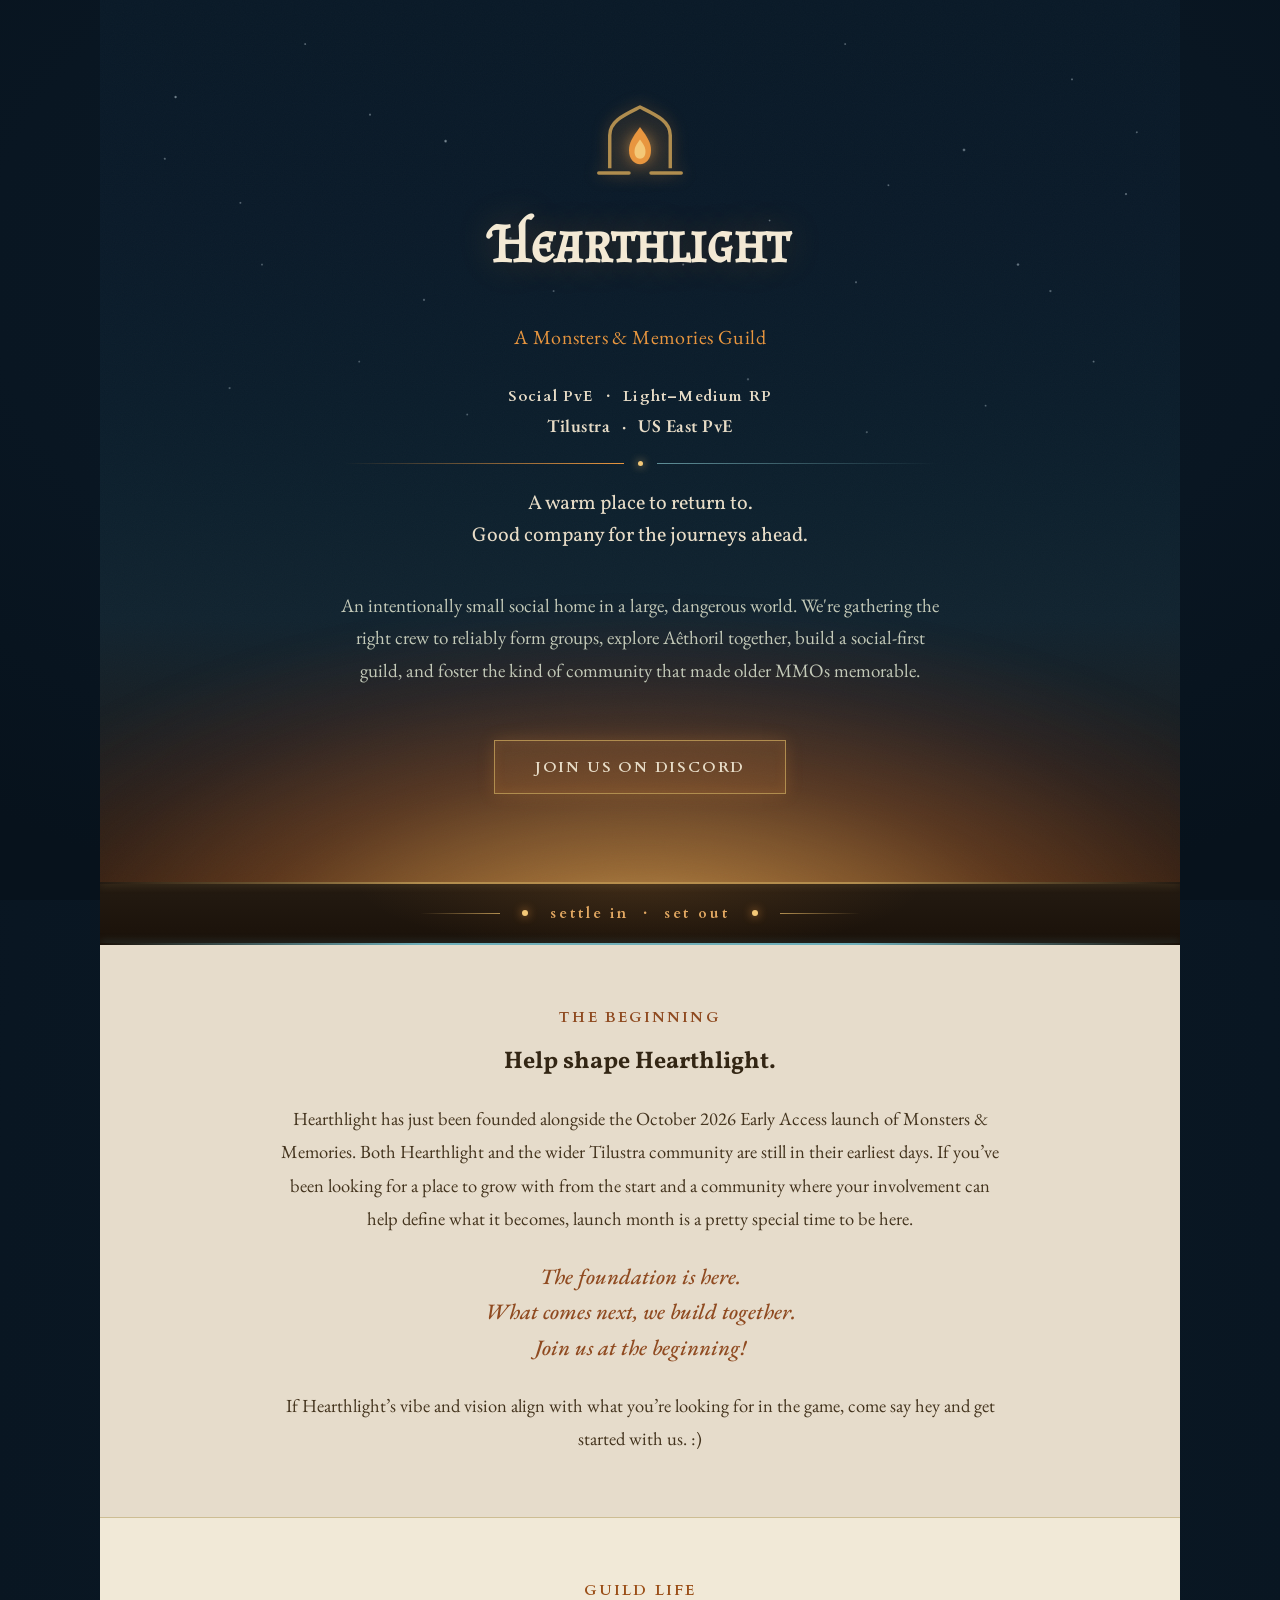
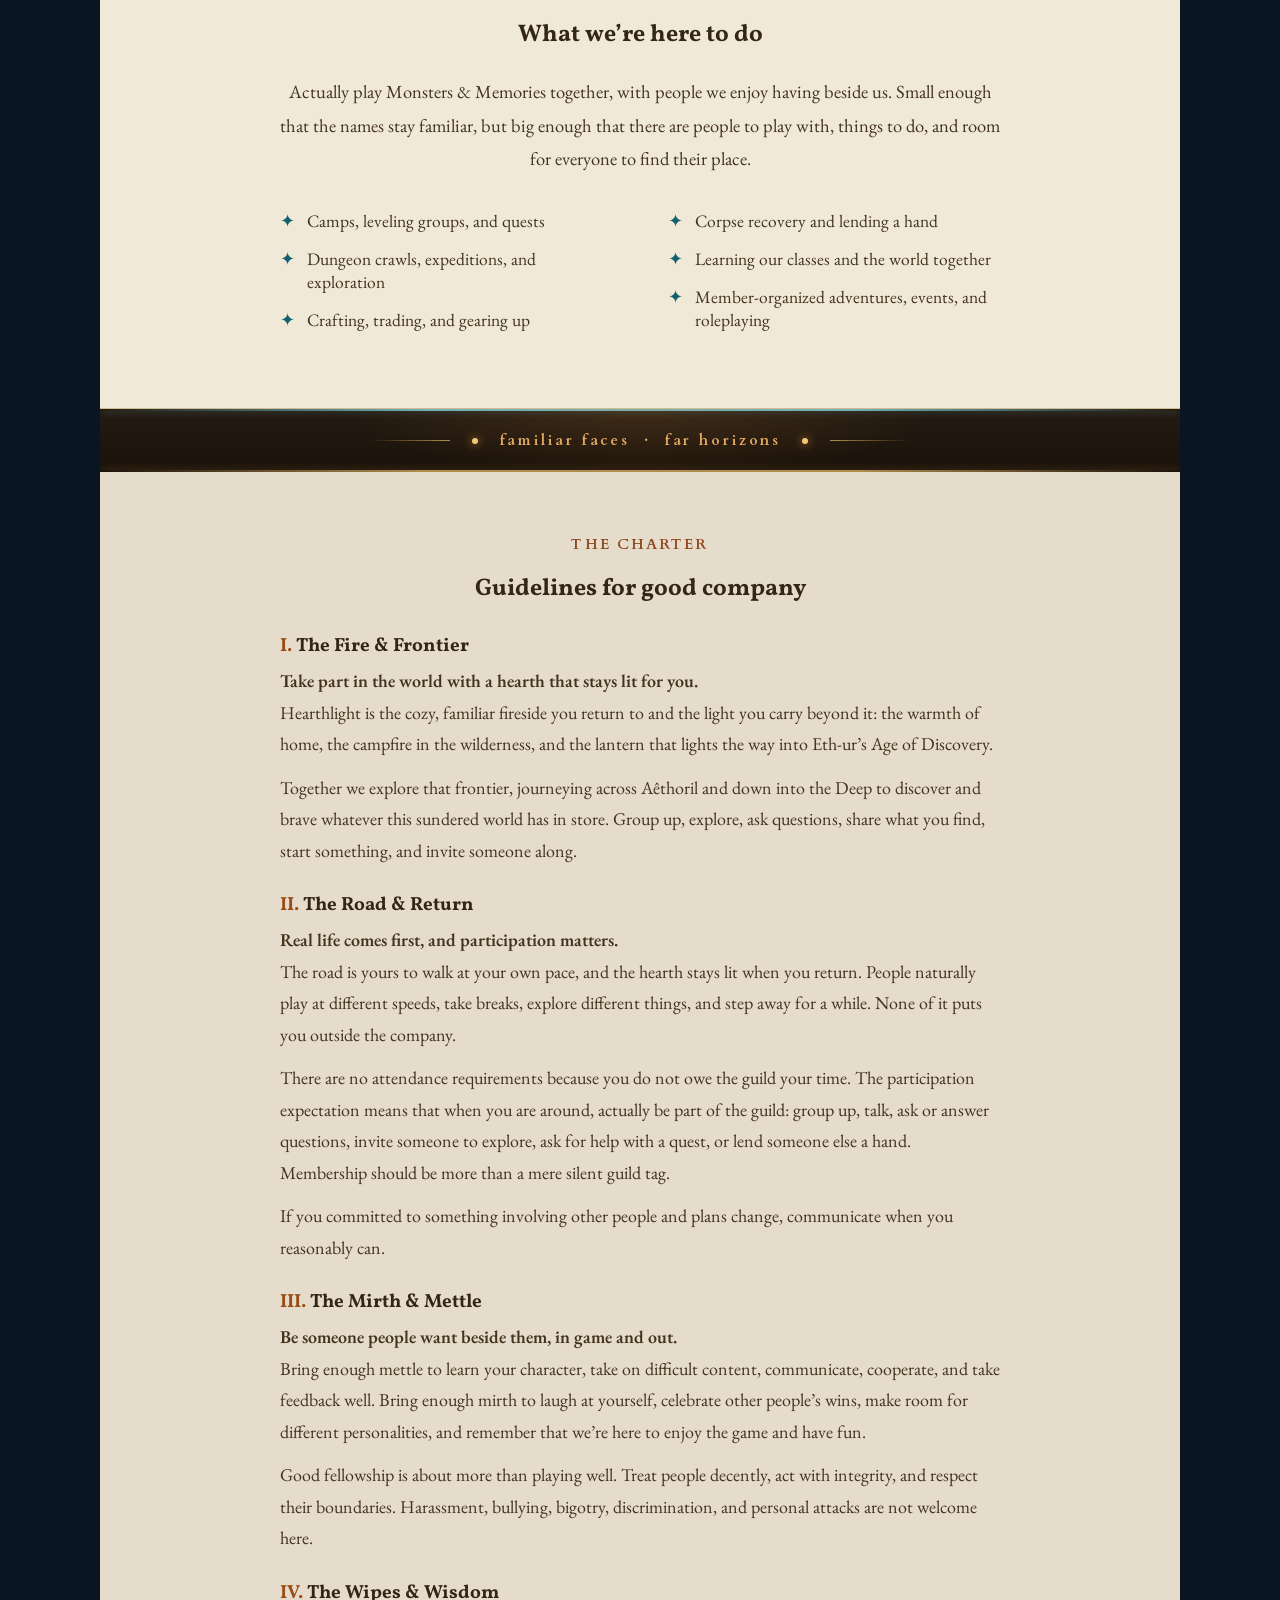
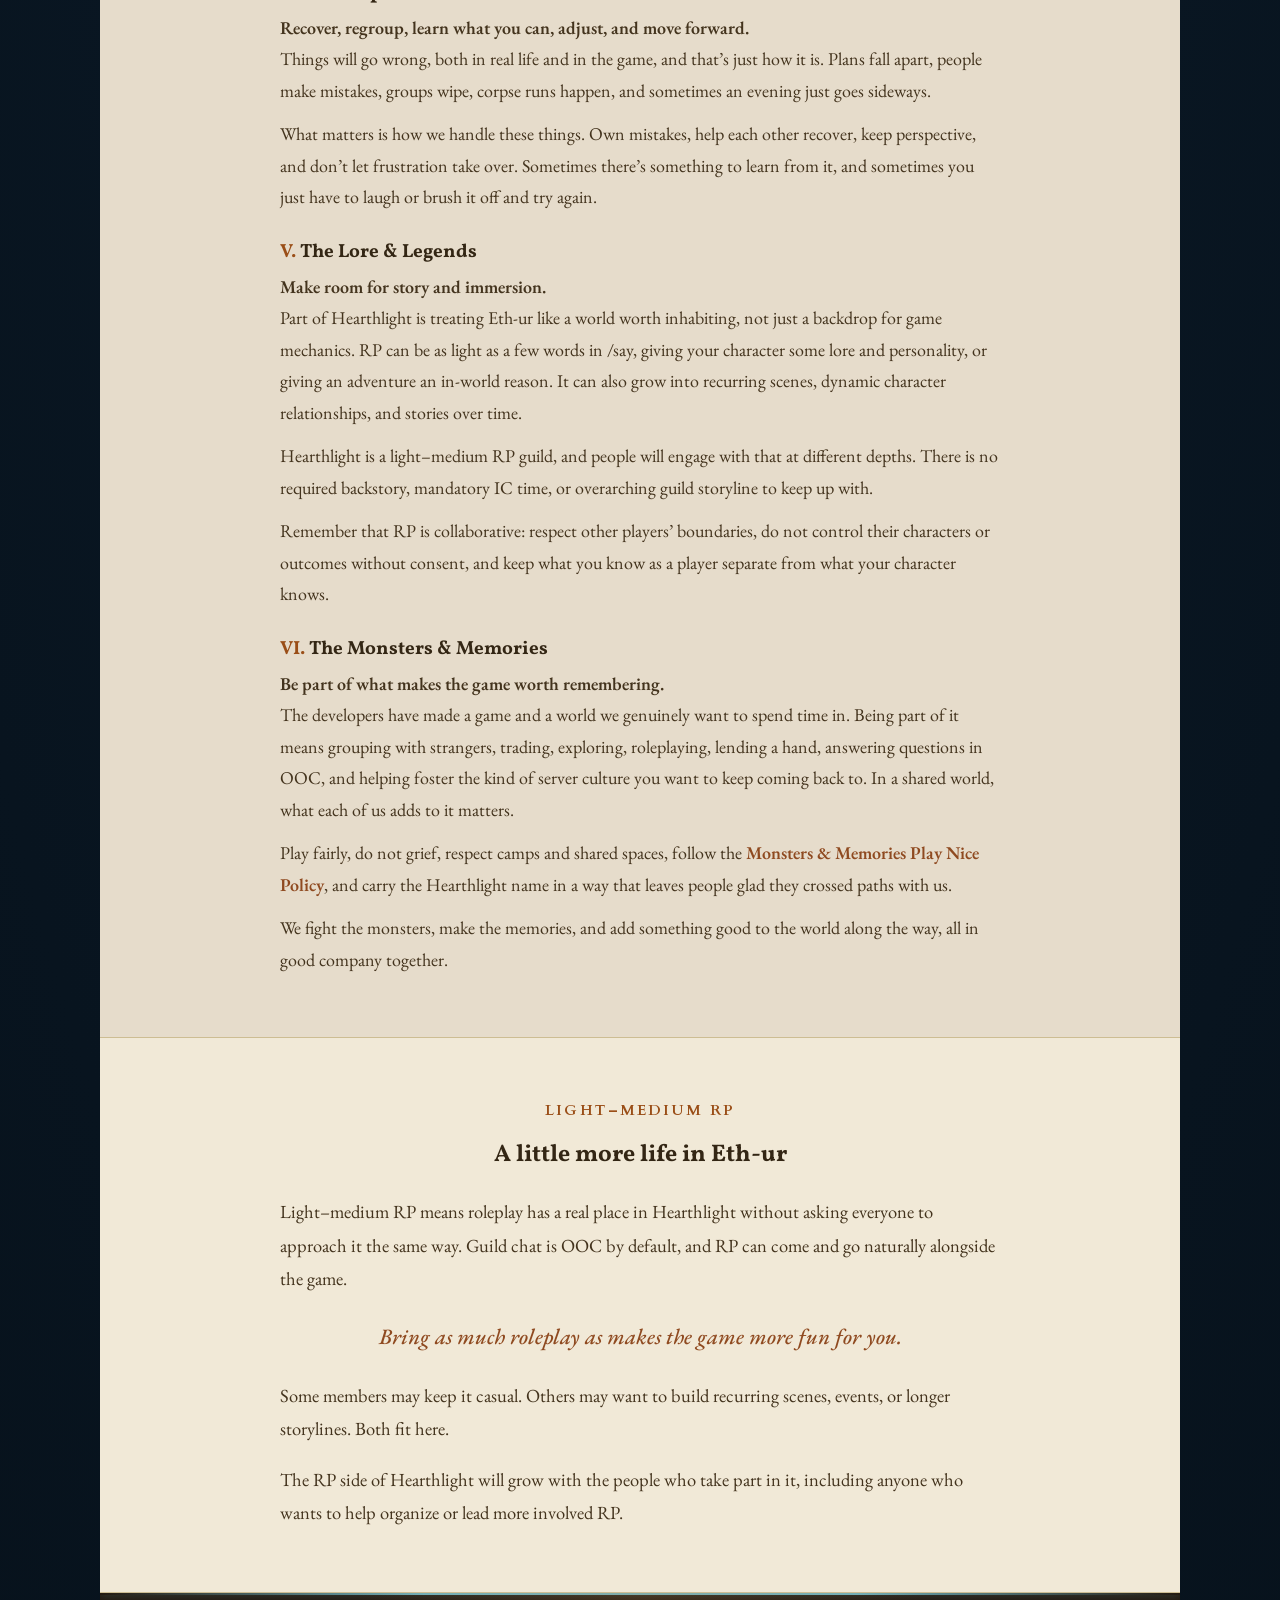
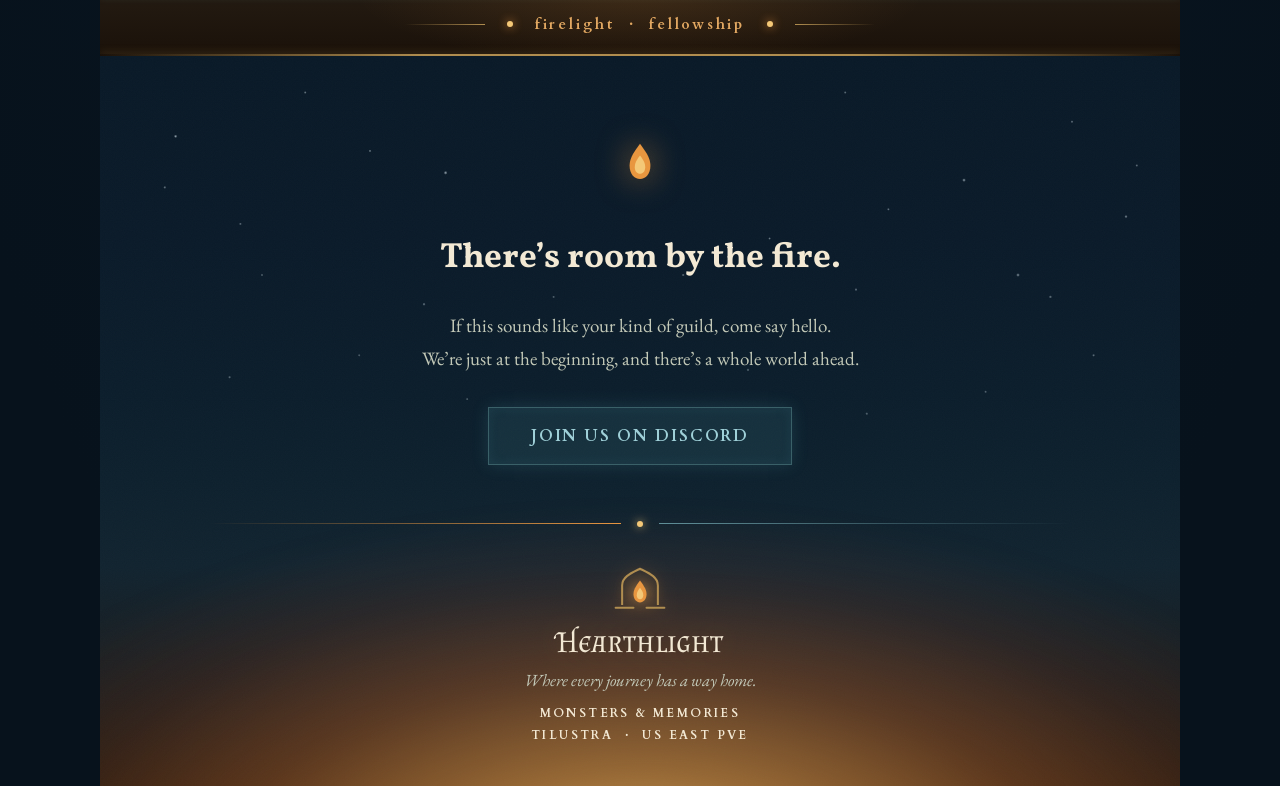
==== index.html @ 1a9416c0 "Version the stylesheet URL to refresh published styles" ====
<!DOCTYPE html>
<html lang="en">
<head>
  <meta charset="utf-8">
  <meta name="viewport" content="width=device-width, initial-scale=1">
  <title>Hearthlight | Monsters &amp; Memories Guild | Tilustra</title>
  <meta name="description" content="Hearthlight is a new Social PvE and Light–Medium RP guild on Tilustra, US East. Grouping, exploration, and good company in Monsters &amp; Memories.">
  <link rel="canonical" href="https://hearthlightguild.com/">

  <!-- Open Graph (Discord / Facebook / etc.) -->
  <meta property="og:type" content="website">
  <meta property="og:site_name" content="Hearthlight">
  <meta property="og:title" content="Hearthlight · A warm place to return to.">
  <meta property="og:description" content="A new Monsters &amp; Memories guild on Tilustra, US East PvE. Social PvE, Light–Medium RP, and a chance to help shape what comes next.">
  <meta property="og:url" content="https://hearthlightguild.com/">
  <meta property="og:image" content="https://hearthlightguild.com/hearthlight-social.png">
  <meta property="og:image:alt" content="Hearthlight. A warm place to return to. Good company for the journeys ahead. Social PvE and Light–Medium RP on Tilustra.">
  <meta property="og:image:width" content="1200">
  <meta property="og:image:height" content="630">

  <!-- Twitter Card -->
  <meta name="twitter:card" content="summary_large_image">
  <meta name="twitter:title" content="Hearthlight · A warm place to return to.">
  <meta name="twitter:description" content="A new Monsters &amp; Memories guild on Tilustra, US East PvE. Social PvE, Light–Medium RP, and a chance to help shape what comes next.">
  <meta name="twitter:image:alt" content="Hearthlight. A warm place to return to. Good company for the journeys ahead.">
  <meta name="twitter:image" content="https://hearthlightguild.com/hearthlight-social.png">

  <!-- Structured data -->
  <script type="application/ld+json">
{
  "@context": "https://schema.org",
  "@type": "Organization",
  "name": "Hearthlight",
  "description": "Hearthlight is a new Social PvE and Light–Medium RP guild on Tilustra, US East. Grouping, exploration, and good company in Monsters & Memories.",
  "url": "https://hearthlightguild.com/",
  "logo": "https://hearthlightguild.com/hearthlight-mark.svg",
  "foundingDate": "2026-10"
}
  </script>

  <!-- Original flame favicon, with a stable URL for browsers and crawlers. -->
  <link rel="icon" href="favicon.svg" type="image/svg+xml">

  <!-- Discover the four hero typefaces before stylesheet parsing. -->
  <link rel="preload" href="assets/fonts/font-1.woff2" as="font" type="font/woff2" crossorigin>
  <link rel="preload" href="assets/fonts/font-3.woff2" as="font" type="font/woff2" crossorigin>
  <link rel="preload" href="assets/fonts/font-5.woff2" as="font" type="font/woff2" crossorigin>
  <link rel="preload" href="assets/fonts/font-7.woff2" as="font" type="font/woff2" crossorigin>
  <link rel="stylesheet" href="fonts.css">
  <link rel="stylesheet" href="styles.css?v=e6998510e017">
</head>
<body>
<a class="skip-link" href="#content">Skip to content</a>
<main class="page" id="content">
  <header class="hero" id="top">
    <div class="starfield" aria-hidden="true"></div><div class="ember-glow" aria-hidden="true"></div>
    <div class="hero__inner">
      <span class="logo logo--hero"><svg class="glyph--hero" width="88" height="88" viewBox="0 0 64 64" fill="none" aria-hidden="true">
          <path d="M10 54 L10 30 C10 19.5 21 15 32 9.5 C43 15 54 19.5 54 30 L54 54" stroke="#b08d4f" stroke-width="2.5" stroke-linejoin="round" fill="none"></path>
          <path d="M32 24 C38 32 40 36 40 41 C40 47 36.4 51 32 51 C27.6 51 24 47 24 41 C24 36 26 32 32 24 Z" fill="#e8963f"></path>
          <path d="M32 33 C35 37 36 39 36 42 C36 45.3 34.2 47 32 47 C29.8 47 28 45.3 28 42 C28 39 29 37 32 33 Z" fill="#f4c877"></path>
          <path d="M2 57.5 L24 57.5 M40 57.5 L62 57.5" stroke="#b08d4f" stroke-width="2.5" stroke-linecap="round"></path>
        </svg></span>
      <h1 class="wordmark wordmark--hero">Hearthlight</h1>
      <p class="hero__subtitle">A <a class="mmlink" href="https://monstersandmemories.com" target="_blank" rel="noopener">Monsters &amp; Memories</a> Guild</p>
      <p class="hero__identity">Social PvE <span aria-hidden="true">·</span> Light–Medium RP</p>
      <p class="hero__server">Tilustra <span aria-hidden="true">·</span> US East PvE</p>
      <div class="divider hero__divider" aria-hidden="true"><div class="divider__line divider__line--amber"></div><div class="divider__dot"></div><div class="divider__line divider__line--teal"></div></div>
      <p class="motto">A warm place to return to.<br>Good company for the journeys ahead.</p>
      <p class="hero__desc">An intentionally small social home in a large, dangerous world. We're gathering the right crew to reliably form groups, explore Aêthoril together, build a social-first guild, and foster the kind of community that made older MMOs memorable.</p>
      <div class="cta-row" data-discord-actions><a class="cta" data-discord href="https://discord.gg/GQsk74s2hz" target="_blank" rel="noopener noreferrer">JOIN US ON DISCORD</a></div>
    </div>
  </header>
  <div class="strip" aria-hidden="true">
    <div class="strip__rule strip__rule--top rule-brass"></div>
    <div class="strip__rule strip__rule--bottom rule-teal"></div>
    <div class="strip__glow"></div>
    <div class="strip__seg strip__seg--l"></div><div class="strip__dot"></div>
    <div class="strip__text">settle in&nbsp;&nbsp;·&nbsp;&nbsp;set out</div>
    <div class="strip__dot"></div><div class="strip__seg strip__seg--r"></div>
  </div>
  <div class="body">
    <section class="section section--deep" id="beginnings" aria-labelledby="founding-title">
      <div class="section-head"><div class="eyebrow">THE BEGINNING</div><h2 class="heading" id="founding-title">Help shape Hearthlight.</h2></div>
      <div class="section-prose founding-prose">
        <p>Hearthlight has just been founded alongside the October 2026 Early Access launch of Monsters &amp; Memories. Both Hearthlight and the wider Tilustra community are still in their earliest days. If you’ve been looking for a place to grow with from the start and a community where your involvement can help define what it becomes, launch month is a pretty special time to be here.</p>
        <blockquote class="founding-quote">The foundation is here.<br>What comes next, we build together.<br>Join us at the beginning!</blockquote>
        <p>If Hearthlight’s vibe and vision align with what you’re looking for in the game, come say hey and get started with us. :)</p>
      </div>
    </section>
    <section class="section" id="guild-life" aria-labelledby="life-title">
      <div class="section-head"><div class="eyebrow">GUILD LIFE</div><h2 class="heading" id="life-title">What we’re here to do</h2></div>
      <p class="lede gl__intro">Actually play Monsters &amp; Memories together, with people we enjoy having beside us. Small enough that the names stay familiar, but big enough that there are people to play with, things to do, and room for everyone to find their place.</p>
      <ul class="dolist">
        <li class="dolist__item"><span class="mark" aria-hidden="true">✦</span>Camps, leveling groups, and quests</li>
        <li class="dolist__item"><span class="mark" aria-hidden="true">✦</span>Dungeon crawls, expeditions, and exploration</li>
        <li class="dolist__item"><span class="mark" aria-hidden="true">✦</span>Crafting, trading, and gearing up</li>
        <li class="dolist__item"><span class="mark" aria-hidden="true">✦</span>Corpse recovery and lending a hand</li>
        <li class="dolist__item"><span class="mark" aria-hidden="true">✦</span>Learning our classes and the world together</li>
        <li class="dolist__item"><span class="mark" aria-hidden="true">✦</span>Member-organized adventures, events, and roleplaying</li>
      </ul>
    </section>
  <div class="strip" aria-hidden="true">
    <div class="strip__rule strip__rule--top rule-teal"></div>
    <div class="strip__rule strip__rule--bottom rule-brass"></div>
    <div class="strip__glow"></div>
    <div class="strip__seg strip__seg--l"></div><div class="strip__dot"></div>
    <div class="strip__text">familiar faces&nbsp;&nbsp;·&nbsp;&nbsp;far horizons</div>
    <div class="strip__dot"></div><div class="strip__seg strip__seg--r"></div>
  </div>
    <section class="section section--deep" id="our-ways" aria-labelledby="ways-title">
      <div class="section-head"><div class="eyebrow">THE CHARTER</div><h2 class="heading" id="ways-title">Guidelines for good company</h2></div>
      <div class="charter-list">
        <div>
          <h3 class="charter-item__title"><span class="num">I.</span> The Fire &amp; Frontier</h3>
          <div class="charter-item__desc">
            <p><strong>Take part in the world with a hearth that stays lit for you.</strong><br>Hearthlight is the cozy, familiar fireside you return to and the light you carry beyond it: the warmth of home, the campfire in the wilderness, and the lantern that lights the way into Eth-ur’s Age of Discovery.</p>
            <p>Together we explore that frontier, journeying across Aêthoril and down into the Deep to discover and brave whatever this sundered world has in store. Group up, explore, ask questions, share what you find, start something, and invite someone along.</p>
          </div>
        </div>
        <div>
          <h3 class="charter-item__title"><span class="num">II.</span> The Road &amp; Return</h3>
          <div class="charter-item__desc">
            <p><strong>Real life comes first, and participation matters.</strong><br>The road is yours to walk at your own pace, and the hearth stays lit when you return. People naturally play at different speeds, take breaks, explore different things, and step away for a while. None of it puts you outside the company.</p>
            <p>There are no attendance requirements because you do not owe the guild your time. The participation expectation means that when you are around, actually be part of the guild: group up, talk, ask or answer questions, invite someone to explore, ask for help with a quest, or lend someone else a hand. Membership should be more than a mere silent guild tag.</p>
            <p>If you committed to something involving other people and plans change, communicate when you reasonably can.</p>
          </div>
        </div>
        <div>
          <h3 class="charter-item__title"><span class="num">III.</span> The Mirth &amp; Mettle</h3>
          <div class="charter-item__desc">
            <p><strong>Be someone people want beside them, in game and out.</strong><br>Bring enough mettle to learn your character, take on difficult content, communicate, cooperate, and take feedback well. Bring enough mirth to laugh at yourself, celebrate other people’s wins, make room for different personalities, and remember that we’re here to enjoy the game and have fun.</p>
            <p>Good fellowship is about more than playing well. Treat people decently, act with integrity, and respect their boundaries. Harassment, bullying, bigotry, discrimination, and personal attacks are not welcome here.</p>
          </div>
        </div>
        <div>
          <h3 class="charter-item__title"><span class="num">IV.</span> The Wipes &amp; Wisdom</h3>
          <div class="charter-item__desc">
            <p><strong>Recover, regroup, learn what you can, adjust, and move forward.</strong><br>Things will go wrong, both in real life and in the game, and that’s just how it is. Plans fall apart, people make mistakes, groups wipe, corpse runs happen, and sometimes an evening just goes sideways.</p>
            <p>What matters is how we handle these things. Own mistakes, help each other recover, keep perspective, and don’t let frustration take over. Sometimes there’s something to learn from it, and sometimes you just have to laugh or brush it off and try again.</p>
          </div>
        </div>
        <div>
          <h3 class="charter-item__title"><span class="num">V.</span> The Lore &amp; Legends</h3>
          <div class="charter-item__desc">
            <p><strong>Make room for story and immersion.</strong><br>Part of Hearthlight is treating Eth-ur like a world worth inhabiting, not just a backdrop for game mechanics. RP can be as light as a few words in /say, giving your character some lore and personality, or giving an adventure an in-world reason. It can also grow into recurring scenes, dynamic character relationships, and stories over time.</p>
            <p>Hearthlight is a light–medium RP guild, and people will engage with that at different depths. There is no required backstory, mandatory IC time, or overarching guild storyline to keep up with.</p>
            <p>Remember that RP is collaborative: respect other players’ boundaries, do not control their characters or outcomes without consent, and keep what you know as a player separate from what your character knows.</p>
          </div>
        </div>
        <div>
          <h3 class="charter-item__title"><span class="num">VI.</span> The Monsters &amp; Memories</h3>
          <div class="charter-item__desc">
            <p><strong>Be part of what makes the game worth remembering.</strong><br>The developers have made a game and a world we genuinely want to spend time in. Being part of it means grouping with strangers, trading, exploring, roleplaying, lending a hand, answering questions in OOC, and helping foster the kind of server culture you want to keep coming back to. In a shared world, what each of us adds to it matters.</p>
            <p>Play fairly, do not grief, respect camps and shared spaces, follow the <a class="policy-link" href="https://account2.monstersandmemories.com/policy/pnp" target="_blank" rel="noopener noreferrer" title="Monsters &amp; Memories Play Nice Policy">Monsters &amp; Memories Play Nice Policy</a>, and carry the Hearthlight name in a way that leaves people glad they crossed paths with us.</p>
            <p>We fight the monsters, make the memories, and add something good to the world along the way, all in good company together.</p>
          </div>
        </div>
      </div>
    </section>
    <section class="section" id="roleplay" aria-labelledby="rp-title">
      <div class="section-head"><div class="eyebrow">LIGHT–MEDIUM RP</div><h2 class="heading" id="rp-title">A little more life in Eth-ur</h2></div>
      <div class="section-prose rp-prose">
        <p>Light–medium RP means roleplay has a real place in Hearthlight without asking everyone to approach it the same way. Guild chat is OOC by default, and RP can come and go naturally alongside the game.</p>
        <blockquote class="rp-quote"><strong>Bring as much roleplay as makes the game more fun for you.</strong></blockquote>
        <p>Some members may keep it casual. Others may want to build recurring scenes, events, or longer storylines. Both fit here.</p>
        <p>The RP side of Hearthlight will grow with the people who take part in it, including anyone who wants to help organize or lead more involved RP.</p>
      </div>
    </section>
  </div>
  <div class="strip" aria-hidden="true">
    <div class="strip__rule strip__rule--top rule-teal"></div>
    <div class="strip__rule strip__rule--bottom rule-brass"></div>
    <div class="strip__glow"></div>
    <div class="strip__seg strip__seg--l"></div><div class="strip__dot"></div>
    <div class="strip__text">firelight&nbsp;&nbsp;·&nbsp;&nbsp;fellowship</div>
    <div class="strip__dot"></div><div class="strip__seg strip__seg--r"></div>
  </div>
  <footer class="footer" id="join" aria-labelledby="join-title">
    <div class="starfield" aria-hidden="true"></div><div class="ember-glow" aria-hidden="true"></div>
    <div class="footer__inner">
      <svg class="glyph--footer-flame" width="40" height="52" viewBox="18 18 28 40" fill="none" aria-hidden="true">
        <path d="M32 24 C38 32 40 36 40 41 C40 47 36.4 51 32 51 C27.6 51 24 47 24 41 C24 36 26 32 32 24 Z" fill="#e8963f"></path>
        <path d="M32 33 C35 37 36 39 36 42 C36 45.3 34.2 47 32 47 C29.8 47 28 45.3 28 42 C28 39 29 37 32 33 Z" fill="#f4c877"></path>
      </svg>
      <h2 class="footer__headline" id="join-title">There’s room by the fire.</h2>
      <p class="footer__body">If this sounds like your kind of guild, come say hello.<br>We’re just at the beginning, and there’s a whole world ahead.</p>
      <div class="footer__cta-wrap" data-discord-actions><a class="cta cta--cool" data-discord href="https://discord.gg/GQsk74s2hz" target="_blank" rel="noopener noreferrer">JOIN US ON DISCORD</a></div>
    </div>
    <div class="colophon">
      <div class="colophon__divider" aria-hidden="true"><div class="divider__line divider__line--amber"></div><div class="divider__dot"></div><div class="divider__line divider__line--teal"></div></div>
      <span class="logo"><svg class="glyph--colophon" width="52" height="52" viewBox="0 0 64 64" fill="none" aria-hidden="true">
          <path d="M10 54 L10 30 C10 19.5 21 15 32 9.5 C43 15 54 19.5 54 30 L54 54" stroke="#b08d4f" stroke-width="2.5" stroke-linejoin="round" fill="none"></path>
          <path d="M32 24 C38 32 40 36 40 41 C40 47 36.4 51 32 51 C27.6 51 24 47 24 41 C24 36 26 32 32 24 Z" fill="#e8963f"></path>
          <path d="M32 33 C35 37 36 39 36 42 C36 45.3 34.2 47 32 47 C29.8 47 28 45.3 28 42 C28 39 29 37 32 33 Z" fill="#f4c877"></path>
          <path d="M2 57.5 L24 57.5 M40 57.5 L62 57.5" stroke="#b08d4f" stroke-width="2.5" stroke-linecap="round"></path>
        </svg></span>
      <div class="wordmark wordmark--footer"><a href="#top" class="to-top" aria-label="Hearthlight, back to top">Hearthlight</a></div>
      <div class="colophon__tag">Where every journey has a way home.</div>
      <div class="colophon__meta"><a class="mmlink" href="https://monstersandmemories.com" target="_blank" rel="noopener">MONSTERS &amp; MEMORIES</a><br>TILUSTRA <span aria-hidden="true">·</span> US EAST PVE</div>
    </div>
  </footer>
</main>
<script src="app.js" defer></script>
</body>
</html>
---- fonts.css ----
/* Briefly wait for the original typefaces; the browser retains a bounded
   fallback period if fonts are slow or unavailable. */
@font-face {
  font-family: 'Almendra SC';
  font-style: normal;
  font-weight: 400;
  font-display: block;
  src: url('./assets/fonts/font-1.woff2') format('woff2');
  unicode-range: U+0000-00FF, U+0131, U+0152-0153, U+02BB-02BC, U+02C6, U+02DA, U+02DC, U+0304, U+0308, U+0329, U+2000-206F, U+20AC, U+2122, U+2191, U+2193, U+2212, U+2215, U+FEFF, U+FFFD;
}
@font-face {
  font-family: 'Cardo';
  font-style: normal;
  font-weight: 400;
  font-display: block;
  src: url('./assets/fonts/font-2.woff2') format('woff2');
  unicode-range: U+0000-00FF, U+0131, U+0152-0153, U+02BB-02BC, U+02C6, U+02DA, U+02DC, U+0304, U+0308, U+0329, U+2000-206F, U+20AC, U+2122, U+2191, U+2193, U+2212, U+2215, U+FEFF, U+FFFD;
}
@font-face {
  font-family: 'Cardo';
  font-style: normal;
  font-weight: 700;
  font-display: block;
  src: url('./assets/fonts/font-3.woff2') format('woff2');
  unicode-range: U+0000-00FF, U+0131, U+0152-0153, U+02BB-02BC, U+02C6, U+02DA, U+02DC, U+0304, U+0308, U+0329, U+2000-206F, U+20AC, U+2122, U+2191, U+2193, U+2212, U+2215, U+FEFF, U+FFFD;
}
@font-face {
  font-family: 'EB Garamond';
  font-style: italic;
  font-weight: 400;
  font-display: block;
  src: url('./assets/fonts/font-4.woff2') format('woff2');
  unicode-range: U+0000-00FF, U+0131, U+0152-0153, U+02BB-02BC, U+02C6, U+02DA, U+02DC, U+0304, U+0308, U+0329, U+2000-206F, U+20AC, U+2122, U+2191, U+2193, U+2212, U+2215, U+FEFF, U+FFFD;
}
@font-face {
  font-family: 'EB Garamond';
  font-style: italic;
  font-weight: 500;
  font-display: block;
  src: url('./assets/fonts/font-4.woff2') format('woff2');
  unicode-range: U+0000-00FF, U+0131, U+0152-0153, U+02BB-02BC, U+02C6, U+02DA, U+02DC, U+0304, U+0308, U+0329, U+2000-206F, U+20AC, U+2122, U+2191, U+2193, U+2212, U+2215, U+FEFF, U+FFFD;
}
@font-face {
  font-family: 'EB Garamond';
  font-style: normal;
  font-weight: 400;
  font-display: block;
  src: url('./assets/fonts/font-5.woff2') format('woff2');
  unicode-range: U+0000-00FF, U+0131, U+0152-0153, U+02BB-02BC, U+02C6, U+02DA, U+02DC, U+0304, U+0308, U+0329, U+2000-206F, U+20AC, U+2122, U+2191, U+2193, U+2212, U+2215, U+FEFF, U+FFFD;
}
@font-face {
  font-family: 'EB Garamond';
  font-style: normal;
  font-weight: 500;
  font-display: block;
  src: url('./assets/fonts/font-5.woff2') format('woff2');
  unicode-range: U+0000-00FF, U+0131, U+0152-0153, U+02BB-02BC, U+02C6, U+02DA, U+02DC, U+0304, U+0308, U+0329, U+2000-206F, U+20AC, U+2122, U+2191, U+2193, U+2212, U+2215, U+FEFF, U+FFFD;
}
@font-face {
  font-family: 'EB Garamond';
  font-style: normal;
  font-weight: 600;
  font-display: block;
  src: url('./assets/fonts/font-5.woff2') format('woff2');
  unicode-range: U+0000-00FF, U+0131, U+0152-0153, U+02BB-02BC, U+02C6, U+02DA, U+02DC, U+0304, U+0308, U+0329, U+2000-206F, U+20AC, U+2122, U+2191, U+2193, U+2212, U+2215, U+FEFF, U+FFFD;
}
@font-face {
  font-family: 'Vollkorn';
  font-style: italic;
  font-weight: 400;
  font-display: block;
  src: url('./assets/fonts/font-6.woff2') format('woff2');
  unicode-range: U+0000-00FF, U+0131, U+0152-0153, U+02BB-02BC, U+02C6, U+02DA, U+02DC, U+0304, U+0308, U+0329, U+2000-206F, U+20AC, U+2122, U+2191, U+2193, U+2212, U+2215, U+FEFF, U+FFFD;
}
@font-face {
  font-family: 'Vollkorn';
  font-style: normal;
  font-weight: 400;
  font-display: block;
  src: url('./assets/fonts/font-7.woff2') format('woff2');
  unicode-range: U+0000-00FF, U+0131, U+0152-0153, U+02BB-02BC, U+02C6, U+02DA, U+02DC, U+0304, U+0308, U+0329, U+2000-206F, U+20AC, U+2122, U+2191, U+2193, U+2212, U+2215, U+FEFF, U+FFFD;
}
@font-face {
  font-family: 'Vollkorn';
  font-style: normal;
  font-weight: 600;
  font-display: block;
  src: url('./assets/fonts/font-7.woff2') format('woff2');
  unicode-range: U+0000-00FF, U+0131, U+0152-0153, U+02BB-02BC, U+02C6, U+02DA, U+02DC, U+0304, U+0308, U+0329, U+2000-206F, U+20AC, U+2122, U+2191, U+2193, U+2212, U+2215, U+FEFF, U+FFFD;
}
@font-face {
  font-family: 'Vollkorn';
  font-style: normal;
  font-weight: 700;
  font-display: block;
  src: url('./assets/fonts/font-7.woff2') format('woff2');
  unicode-range: U+0000-00FF, U+0131, U+0152-0153, U+02BB-02BC, U+02C6, U+02DA, U+02DC, U+0304, U+0308, U+0329, U+2000-206F, U+20AC, U+2122, U+2191, U+2193, U+2212, U+2215, U+FEFF, U+FFFD;
}
---- styles.css ----
/* =========================================================================
   Hearthlight: guild recruitment site
   Design tokens and styles. Colors, type, and spacing follow the design
   handoff (README). All values are the settled, high-fidelity spec.
   ========================================================================= */

:root {
  /* night / dark surfaces */
  --night-top: #0a1a28;
  --night-2: #0c1e2c;
  --night-3: #122430;
  --ember-brown: #241b12;
  --strip-brown-2: #1a1109;

  /* parchment / body surfaces */
  --parchment-deep: #e6dccb;
  --hairline: #cdbd93;

  /* accents */
  --brass: #b08d4f;
  --rust: #9a4e17;
  --deep-rust: #8f4a20;
  --ember: #e8963f;
  --ember-hi: #f4c877;
  --tagline-amber: #eaa653;
  --teal: #14606e;

  /* text — on parchment */
  --ink-heading: #332614;
  --ink-body: #43331d;
  --ink-muted: #6f5c3d;

  /* text — on dark */
  --night-motto: #e7dcc7;
  --night-body: #a6b094;
  --night-italic: #c3c9b8;
  --night-meta: #f3e9d4;

  /* fonts */
  --f-wordmark: 'Almendra SC', serif;
  --f-heading: 'Vollkorn', serif;
  --f-label: 'Cardo', serif;
  --f-body: 'EB Garamond', serif;

  /* shared section padding */
  --pad-y: clamp(34px, 7vw, 62px);
  --pad-y-sm: clamp(32px, 6vw, 56px);
  --pad-x: clamp(20px, 8vw, 120px);
}

* { box-sizing: border-box; }

html { scroll-behavior: smooth; }
/* The hero/footer/strip firelight glows are intentionally wider than the
   viewport and clipped by their parents. On mobile, composited + sub-pixel
   rounding can still let those wide layers pan a few px sideways, so forbid
   horizontal scroll at the document root. */
html, body { overflow-x: hidden; }

body {
  margin: 0;
  /* subtle vignette behind the centered page so the desktop side margins have
     depth instead of a flat fill (matches the page tone at center, darkens
     gently toward the screen edges) */
  background: radial-gradient(ellipse 85% 75% at 50% 30%, #0b1a26 0%, #091622 60%, #07121c 100%);
  color: var(--ink-body);
  font-family: var(--f-body);
  -webkit-font-smoothing: antialiased;
  text-rendering: optimizeLegibility;
}
/* Keep the original desktop vignette in a cached layer. A fixed background
   on the scrolling body repaints the hero's gradients and filters on scroll. */
@media (min-width: 1081px) {
  body { isolation: isolate; }
  body::before {
    content: "";
    position: fixed;
    inset: 0;
    z-index: -1;
    pointer-events: none;
    background: inherit;
    transform: translateZ(0);
  }
}

a { color: var(--ember); }
a:hover { color: var(--ember-hi); }

/* Inline reference links to the game. Visually identical to the surrounding
   copy (no underline, same color) — just tappable. On desktop the cursor and
   a faint hover tint hint at it; on mobile they're invisible-but-clickable. */
.mmlink {
  color: inherit;
  text-decoration: none;
  cursor: pointer;
  transition: color .2s;
}
.mmlink:hover { color: var(--ember); }
/* Keep linked text readable on parchment in its hover state. */
.body .mmlink:hover { color: var(--deep-rust); }
/* The footer's game link sits over brighter firelight than the hero link. */
.colophon__meta .mmlink:hover { color: var(--ember-hi); }
/* Underlined variant (used in the Small by Design section). */
.mmlink--u {
  text-decoration-line: underline;
  text-decoration-thickness: 1px;
  text-underline-offset: 3px;
}
/* A warm inline reference, with weight and focus cues for discoverability. */
.policy-link {
  color: var(--deep-rust);
  font-weight: 600;
  text-decoration: none;
  transition: color .2s;
}
.policy-link:hover {
  color: var(--ink-heading);
}

/* Footer wordmark doubles as a back-to-top link; keep it looking like the
   wordmark, just tappable. */
.to-top {
  color: inherit;
  text-decoration: none;
  cursor: pointer;
  transition: filter .2s;
}
.to-top:hover { filter: brightness(1.12); }

/* Keyboard focus: a clear ring, tuned per ground (rust on parchment/overlays,
   warm ember on the dark hero and footer). Only shows for keyboard users. */
:focus-visible {
  outline: 2px solid var(--rust);
  outline-offset: 3px;
  border-radius: 2px;
}
.hero :focus-visible,
.footer :focus-visible {
  outline-color: var(--ember-hi);
}

.page {
  max-width: 1080px;
  margin: 0 auto;
  background: #0b1a26;
  overflow: hidden;
}

/* ---- shared decorative layers ------------------------------------------ */
.starfield {
  position: absolute;
  inset: 0;
  pointer-events: none;
  background-image:
    radial-gradient(1.7px 1.7px at 7% 11%, rgba(208, 224, 232, .72), transparent),
    radial-gradient(1.4px 1.4px at 19% 5%, rgba(208, 224, 232, .55), transparent),
    radial-gradient(1.9px 1.9px at 32% 16%, rgba(208, 224, 232, .7), transparent),
    radial-gradient(1.4px 1.4px at 69% 5%, rgba(208, 224, 232, .5), transparent),
    radial-gradient(1.8px 1.8px at 80% 17%, rgba(208, 224, 232, .68), transparent),
    radial-gradient(1.4px 1.4px at 90% 9%, rgba(208, 224, 232, .55), transparent),
    radial-gradient(1.6px 1.6px at 95% 22%, rgba(208, 224, 232, .6), transparent),
    radial-gradient(1.4px 1.4px at 13% 23%, rgba(208, 224, 232, .5), transparent),
    radial-gradient(1.7px 1.7px at 38% 27%, rgba(208, 224, 232, .6), transparent),
    radial-gradient(1.4px 1.4px at 62% 25%, rgba(208, 224, 232, .5), transparent),
    radial-gradient(1.8px 1.8px at 85% 30%, rgba(208, 224, 232, .62), transparent),
    radial-gradient(1.5px 1.5px at 25% 13%, rgba(208, 224, 232, .55), transparent),
    radial-gradient(1.4px 1.4px at 73% 21%, rgba(208, 224, 232, .5), transparent),
    radial-gradient(1.5px 1.5px at 6% 18%, rgba(208, 224, 232, .5), transparent),
    radial-gradient(1.6px 1.6px at 30% 34%, rgba(208, 224, 232, .52), transparent),
    radial-gradient(1.4px 1.4px at 15% 30%, rgba(208, 224, 232, .46), transparent),
    radial-gradient(1.5px 1.5px at 70% 32%, rgba(208, 224, 232, .52), transparent),
    radial-gradient(1.6px 1.6px at 88% 33%, rgba(208, 224, 232, .5), transparent),
    radial-gradient(1.4px 1.4px at 96% 15%, rgba(208, 224, 232, .5), transparent),
    radial-gradient(1.5px 1.5px at 54% 30%, rgba(208, 224, 232, .5), transparent),
    radial-gradient(1.4px 1.4px at 42% 33%, rgba(208, 224, 232, .46), transparent),
    radial-gradient(1.5px 1.5px at 12% 44%, rgba(208, 224, 232, .46), transparent),
    radial-gradient(1.4px 1.4px at 34% 47%, rgba(208, 224, 232, .44), transparent),
    radial-gradient(1.6px 1.6px at 60% 43%, rgba(208, 224, 232, .46), transparent),
    radial-gradient(1.4px 1.4px at 82% 46%, rgba(208, 224, 232, .44), transparent),
    radial-gradient(1.5px 1.5px at 92% 41%, rgba(208, 224, 232, .46), transparent),
    radial-gradient(1.4px 1.4px at 24% 41%, rgba(208, 224, 232, .42), transparent),
    radial-gradient(1.5px 1.5px at 71% 49%, rgba(208, 224, 232, .44), transparent);
}

.ember-glow {
  position: absolute;
  left: 50%;
  bottom: -80px;
  width: 132%;
  height: 380px;
  pointer-events: none;
  /* wide, flat firelight rising from the bottom; blur avoids gradient banding */
  background: radial-gradient(ellipse 66% 122% at 50% 103%,
      rgba(255, 221, 142, .85) 0%,
      rgba(254, 176, 84, .56) 20%,
      rgba(247, 130, 55, .27) 44%,
      rgba(223, 92, 37, .1) 63%,
      transparent 80%);
  filter: blur(13px);
  /* Over the near-black hero/footer, normal compositing reads almost identically
     to a screen blend, but without forcing a per-frame backdrop re-composite
     (the main cause of hero scroll jank on mobile). translateZ promotes it to
     its own layer so scrolling just moves a cached texture. */
  transform: translateX(-50%) translateZ(0);
}

/* signature divider: line — dot — line (amber left / teal right) */
.divider {
  display: flex;
  align-items: center;
  justify-content: center;
  gap: 14px;
  width: 100%;
}
.divider__line {
  flex: 1 1 auto;
  height: 1px;
}
.divider__line--amber { background: linear-gradient(90deg, transparent, var(--ember)); }
.divider__line--teal  { background: linear-gradient(270deg, transparent, #5f8f98); }
.divider__dot {
  flex: none;
  width: 5px;
  height: 5px;
  border-radius: 50%;
  background: var(--ember-hi);
  box-shadow: 0 0 8px rgba(244, 200, 119, .9);
}

/* ============ HERO ====================================================== */
/* Cache the original stars, grain, and glow together as the page scrolls. */
.hero, .footer { isolation: isolate; transform: translateZ(0); }
.hero {
  position: relative;
  overflow: hidden;
  text-align: center;
  padding: clamp(56px, 10vw, 94px) clamp(20px, 6vw, 72px) clamp(52px, 9vw, 88px);
  background: linear-gradient(180deg, #0a1a28 0%, #0b1b2a 25%, #0c1e2c 46%, #0e212e 58%, #122430 70%, #1b1e20 86%, #241b12 100%);
}
.hero__inner {
  position: relative;
  z-index: 2;
  display: flex;
  flex-direction: column;
  align-items: center;
}
/* micro-dither over the dark hero/footer: breaks up gradient banding in the
   blue-into-glow transition. Opacity is tiny — a dither, not visible grain. */
.hero::after,
.footer::after {
  content: "";
  position: absolute;
  inset: 0;
  z-index: 1;
  pointer-events: none;
  opacity: .022;
  background-image: url("data:image/svg+xml,%3Csvg xmlns='http://www.w3.org/2000/svg' width='140' height='140'%3E%3Cfilter id='d'%3E%3CfeTurbulence type='fractalNoise' baseFrequency='0.9' numOctaves='2' stitchTiles='stitch'/%3E%3C/filter%3E%3Crect width='100%25' height='100%25' filter='url(%23d)'/%3E%3C/svg%3E");
  background-size: 140px 140px;
}
/* Logo mark: one shared glow so every full logo (hero, footer colophon) looks
   identical wherever it appears. A single smooth radial bloom sits behind the
   flame — the light source — with a soft even edge-glow on the arch. Percentage
   sizing keeps it proportional at any glyph size, and one gradient (not stacked
   shadows) means no banding. */
.logo {
  position: relative;
  display: inline-flex;
  line-height: 0;
}
.logo::before {
  content: "";
  position: absolute;
  left: 50%;
  top: 61%;
  width: 84%;
  height: 90%;
  transform: translate(-50%, -50%);
  pointer-events: none;
  /* Concentrated core that feathers out to nothing; the blur dissolves the
     outer edge so the halo reads wide but has no discernible rim. */
  background: radial-gradient(circle,
      rgba(244, 200, 119, .42) 0%,
      rgba(232, 150, 63, .18) 28%,
      rgba(232, 150, 63, .07) 50%,
      rgba(232, 150, 63, .02) 72%,
      transparent 90%);
  filter: blur(4px);
}
.logo svg {
  position: relative;
  filter: drop-shadow(0 0 8px rgba(232, 150, 63, .36));
}
/* Keep the emblem and name together; the wordmark sets their shared gap. */
.logo--hero { margin-bottom: 0; }
.wordmark {
  font-family: var(--f-wordmark);
  color: #f3e9d4;
  line-height: 1.1;
}
.wordmark--hero {
  font-size: clamp(32px, 8vw, 54px);
  margin-top: .6em;
  text-shadow: 0 0 36px rgba(232, 150, 63, .24);
}
.wordmark__amp { margin: 0 .25em 0 .1em; }

.hero__tagline {
  font-family: var(--f-body);
  font-style: italic;
  font-size: 22px;
  color: var(--tagline-amber);
  margin-top: 14px;
}
.hero__subtitle {
  font-family: var(--f-body);
  font-size: 20px;
  color: var(--ember);
  margin-top: 14px;
  letter-spacing: 0.02em;
}
.hero__divider {
  margin-top: 24px;
  max-width: 620px;
}
.hero__divider .divider__line { max-width: 280px; }

.motto {
  font-family: var(--f-heading);
  font-size: 20px;
  color: var(--night-motto);
  margin-top: 22px;
  line-height: 1.6;
}
.hero__desc {
  font-family: var(--f-body);
  font-size: 19px;
  color: var(--night-italic);
  max-width: 610px;
  margin-top: 18px;
  line-height: 1.7;
}
.cta-row {
  display: flex;
  flex-wrap: wrap;
  justify-content: center;
  gap: 16px;
  margin-top: 34px;
}

/* warm CTA (hero + join overlay) */
.cta {
  font-family: var(--f-label);
  font-weight: 600;
  font-size: 15px;
  letter-spacing: .12em;
  color: var(--night-motto);
  border: 1.5px solid var(--brass);
  background: rgba(232, 150, 63, .14);
  padding: 16px 40px;
  cursor: pointer;
  text-decoration: none;
  display: inline-block;
  transition: all .25s;
  box-shadow: 0 0 16px rgba(232, 150, 63, .2), inset 0 0 12px rgba(232, 150, 63, .1);
}
.cta:hover {
  box-shadow: 0 0 30px rgba(232, 150, 63, .48), inset 0 0 16px rgba(232, 150, 63, .2);
  color: #ffe2ac;
}
.cta:active {
  transform: translateY(1px);
  box-shadow: 0 0 12px rgba(232, 150, 63, .3);
}

/* cool CTA (footer "come sit down") */
.cta--cool {
  font-size: 16px;
  color: #9fd0d8;
  border-color: #3a6068;
  background: rgba(95, 192, 204, .1);
  padding: 17px 42px;
  box-shadow: 0 0 16px rgba(95, 192, 204, .16), inset 0 0 12px rgba(95, 192, 204, .08);
}
.cta--cool:hover {
  box-shadow: 0 0 32px rgba(95, 192, 204, .4), inset 0 0 16px rgba(95, 192, 204, .2);
  color: #f2fcff;
}
.cta--cool:active {
  box-shadow: 0 0 12px rgba(95, 192, 204, .28);
}

/* ============ CULTURAL STRIP =========================================== */
.strip {
  position: relative;
  overflow: hidden;
  display: flex;
  align-items: center;
  justify-content: center;
  gap: 22px;
  padding: 22px clamp(18px, 5vw, 40px);
  background: linear-gradient(180deg, #241b12, #1a1109);
}
.strip__rule {
  position: absolute;
  left: 0;
  right: 0;
  height: 2px;
  pointer-events: none;
}
.strip__rule--top { top: 0; }
.strip__rule--bottom { bottom: 0; }
.rule-brass {
  background: linear-gradient(90deg, transparent, var(--brass) 30%, var(--brass) 70%, transparent);
  box-shadow: 0 0 8px rgba(176, 141, 79, .55);
}
.rule-teal {
  background: linear-gradient(90deg, transparent, #6fb0bb 30%, #6fb0bb 70%, transparent);
  box-shadow: 0 0 8px rgba(111, 176, 187, .55);
}
.strip__glow {
  position: absolute;
  left: 50%;
  top: 0;
  transform: translateX(-50%);
  width: 560px;
  height: 70px;
  pointer-events: none;
  background: radial-gradient(ellipse at top, rgba(232, 150, 63, .14), transparent 72%);
}
.strip__seg {
  position: relative;
  height: 1px;
  flex: 0 1 80px;
}
.strip__seg--l { background: linear-gradient(90deg, transparent, var(--brass)); }
.strip__seg--r { background: linear-gradient(270deg, transparent, var(--brass)); }
.strip__dot {
  position: relative;
  flex: none;
  width: 6px;
  height: 6px;
  border-radius: 50%;
  background: var(--ember-hi);
  box-shadow: 0 0 10px rgba(232, 150, 63, .95);
}
.strip__text {
  position: relative;
  font-family: var(--f-label);
  font-weight: 700;
  font-size: clamp(11px, 3vw, 14.5px);
  letter-spacing: .2em;
  color: #e2a862;
  white-space: nowrap;
}

/* ============ PARCHMENT BODY =========================================== */
.body {
  /* uniform light parchment so every light section is the same tone (the
     alternation reads as exactly two colors: this light and the deep sections).
     Tuned slightly off pure-yellow so warm/vivid monitor presets don't push
     the warm parchment tones into garish yellow. */
  background: #f1e9d7;
}
.section {
  padding: var(--pad-y) var(--pad-x);
  border-bottom: 1px solid var(--hairline);
}
.section--sm { padding: var(--pad-y-sm) var(--pad-x); }
.section--deep { background: var(--parchment-deep); }
.section--center { text-align: center; }

.eyebrow {
  font-family: var(--f-label);
  font-weight: 700;
  font-size: 15px;
  letter-spacing: .14em;
  color: var(--rust);
  text-align: center;
  margin-bottom: 16px;
}
.section-head { text-align: center; }
.section-head .eyebrow { margin-bottom: 12px; }
.heading {
  font-family: var(--f-heading);
  font-weight: 700;
  font-size: clamp(21px, 4.3vw, 24px);
  color: var(--ink-heading);
  text-align: center;
  line-height: 1.3;
}
.lede {
  font-family: var(--f-body);
  font-size: 18.5px;
  color: var(--ink-body);
  line-height: 1.8;
  text-align: center;
  margin: 0 auto;
}

/* ---- What the company does (list) ------------------------------------- */
.gl__intro { max-width: 720px; margin: 0 auto 34px; }
.dolist {
  column-count: 2;
  column-gap: 56px;
  max-width: 720px;
  margin: 0 auto;
  font-family: var(--f-body);
  font-size: 17.5px;
  color: var(--ink-body);
}
.dolist__item {
  display: flex;
  gap: 12px;
  align-items: baseline;
  break-inside: avoid;
  margin-bottom: 15px;
}
.mark { color: var(--teal); }
@media (max-width: 760px) {
  .dolist { column-count: 1; max-width: 380px; }
}
.note {
  text-align: center;
  font-family: var(--f-body);
  font-style: italic;
  font-size: 16px;
  color: var(--ink-muted);
  margin-top: 30px;
}

/* consistent in-paragraph break, matches the 12px p + p rhythm */
.para-break { display: block; height: 12px; }

/* ============ FOOTER =================================================== */
.footer {
  position: relative;
  overflow: hidden;
  text-align: center;
  padding: clamp(52px, 9vw, 80px) clamp(20px, 6vw, 72px) 40px;
  background: linear-gradient(180deg, #0a1a28 0%, #0b1b2a 25%, #0c1e2c 46%, #0e212e 58%, #122430 70%, #1b1e20 86%, #241b12 100%);
}
.footer__inner { position: relative; z-index: 2; }
.glyph--footer-flame {
  margin-bottom: 14px;
  filter: drop-shadow(0 0 16px rgba(232, 150, 63, .6));
}
.footer__headline {
  font-family: var(--f-heading);
  font-weight: 700;
  font-size: clamp(26px, 6vw, 35px);
  color: #f3e9d4;
  line-height: 1.3;
}
.footer__body {
  font-family: var(--f-body);
  font-size: 19px;
  color: var(--night-italic);
  max-width: 640px;
  margin: 20px auto 0;
  line-height: 1.7;
}
.footer__cta-wrap { margin-top: 32px; }
.footer__reassure {
  font-family: var(--f-body);
  font-style: italic;
  font-size: 15px;
  color: var(--night-body);
  margin-top: 16px;
}
.footer__discord-wrap {
  display: flex;
  justify-content: center;
  margin-top: 26px;
}
.discord-link {
  display: inline-flex;
  align-items: center;
  gap: 14px;
  cursor: pointer;
  transition: filter .25s;
  text-decoration: none;
}
.discord-link:hover {
  filter: brightness(1.3) drop-shadow(0 0 9px rgba(232, 150, 63, .6));
}
.discord-link__line {
  width: 56px;
  height: 1px;
}
.discord-link__line--l { background: linear-gradient(90deg, transparent, #5f8f98); }
.discord-link__line--r { background: linear-gradient(270deg, transparent, #5f8f98); }
.discord-link__dot {
  width: 5px;
  height: 5px;
  border-radius: 50%;
  background: #7fbcc4;
  box-shadow: 0 0 8px rgba(127, 188, 196, .9);
}
.discord-link__label {
  font-family: var(--f-heading);
  font-weight: 600;
  font-size: 15px;
  letter-spacing: .12em;
  color: #9fd0d8;
}

/* colophon */
.colophon {
  position: relative;
  margin-top: 56px;
  padding-top: 40px;
}
.colophon__divider {
  position: absolute;
  top: 0;
  left: 0;
  right: 0;
  display: flex;
  align-items: center;
  justify-content: center;
  gap: 16px;
}
.colophon__divider .divider__line { max-width: 44%; }
.colophon__divider .divider__dot {
  width: 6px;
  height: 6px;
  box-shadow: 0 0 9px rgba(244, 200, 119, .9);
}
.wordmark--footer {
  font-size: 30px;
  text-shadow: 0 0 24px rgba(232, 150, 63, .22);
  margin-top: 8px;
}
.colophon__tag {
  font-family: var(--f-body);
  font-style: italic;
  font-size: 17px;
  color: var(--night-italic);
  margin-top: 10px;
}
.colophon__meta {
  font-family: var(--f-label);
  font-weight: 700;
  font-size: 12px;
  letter-spacing: .2em;
  color: var(--night-meta);
  margin-top: 12px;
}

.charter-list {
  display: flex;
  flex-direction: column;
  gap: 26px;
  max-width: 720px;
  margin: 28px auto 0;
}
.charter-item__title {
  font-family: var(--f-heading);
  font-weight: 700;
  font-size: 19px;
  color: var(--ink-heading);
}
.charter-item__title .num { color: var(--rust); }
.charter-item__desc {
  font-family: var(--f-body);
  font-size: 18px;
  color: var(--ink-body);
  line-height: 1.75;
  margin-top: 6px;
}
.charter-item__desc p { margin: 0; }
.charter-item__desc p + p { margin-top: 12px; }

/* ---- reduced motion ---------------------------------------------------- */
@media (prefers-reduced-motion: reduce) {
  html { scroll-behavior: auto; }
  * { transition-duration: .01ms !important; }
}

/* ---- forced colors (e.g. Windows High Contrast) ------------------------ */
@media (forced-colors: active) {
  /* Glows/shadows are dropped by the OS; keep interactive elements outlined. */
  .cta { border: 1px solid CanvasText; }
  :focus-visible { outline: 2px solid Highlight; outline-offset: 3px; }
}

/* Targeted Hearthlight additions to the archived H&H design. */
[hidden] { display: none !important; }
html { scroll-padding-top: 24px; }
.skip-link {
  position: fixed;
  top: 12px;
  left: 12px;
  z-index: 110;
  padding: 12px 20px;
  background: var(--parchment-deep);
  color: var(--ink-heading);
  transform: translateY(-160%);
}
.skip-link:focus { transform: none; }
.hero__identity {
  font-family: var(--f-label);
  font-size: 15px;
  font-weight: 700;
  letter-spacing: .08em;
  color: var(--night-motto);
  margin: 16px 0 0;
}
.hero__server {
  font-family: var(--f-body);
  font-size: 18px;
  font-weight: 600;
  letter-spacing: .03em;
  color: var(--night-motto);
  margin: 8px 0 0;
}
.hero__identity span, .hero__server span { padding: 0 7px; }
.section-prose {
  max-width: 720px;
  margin: 24px auto 0;
  font-family: var(--f-body);
  font-size: 18.5px;
  line-height: 1.8;
  color: var(--ink-body);
}
.section-prose p { margin: 0; }
.section-prose p + p { margin-top: 18px; }
/* The existing darker rust meets contrast requirements on deep parchment. */
.section--deep .eyebrow { color: var(--deep-rust); }
.founding-prose { text-align: center; }
.founding-quote, .rp-quote {
  font-family: var(--f-body);
  font-style: italic;
  font-weight: 500;
  font-size: clamp(19px, 3.4vw, 22px);
  line-height: 1.6;
  color: var(--deep-rust);
  text-align: center;
  margin: 24px auto;
}
.founding-quote strong, .rp-quote strong { font-weight: inherit; }
.gl__intro { margin-top: 24px; }
.dolist { padding: 0; list-style: none; }
.charter-item__title { margin: 0; }
.colophon__meta { line-height: 1.8; }
.colophon__meta span { padding: 0 6px; }
@media (max-width: 420px) {
  .hero__identity { font-size: 13px; }
  .hero__identity span { padding: 0 3px; }
  .cta, .cta--cool { padding-left: 22px; padding-right: 22px; }
}
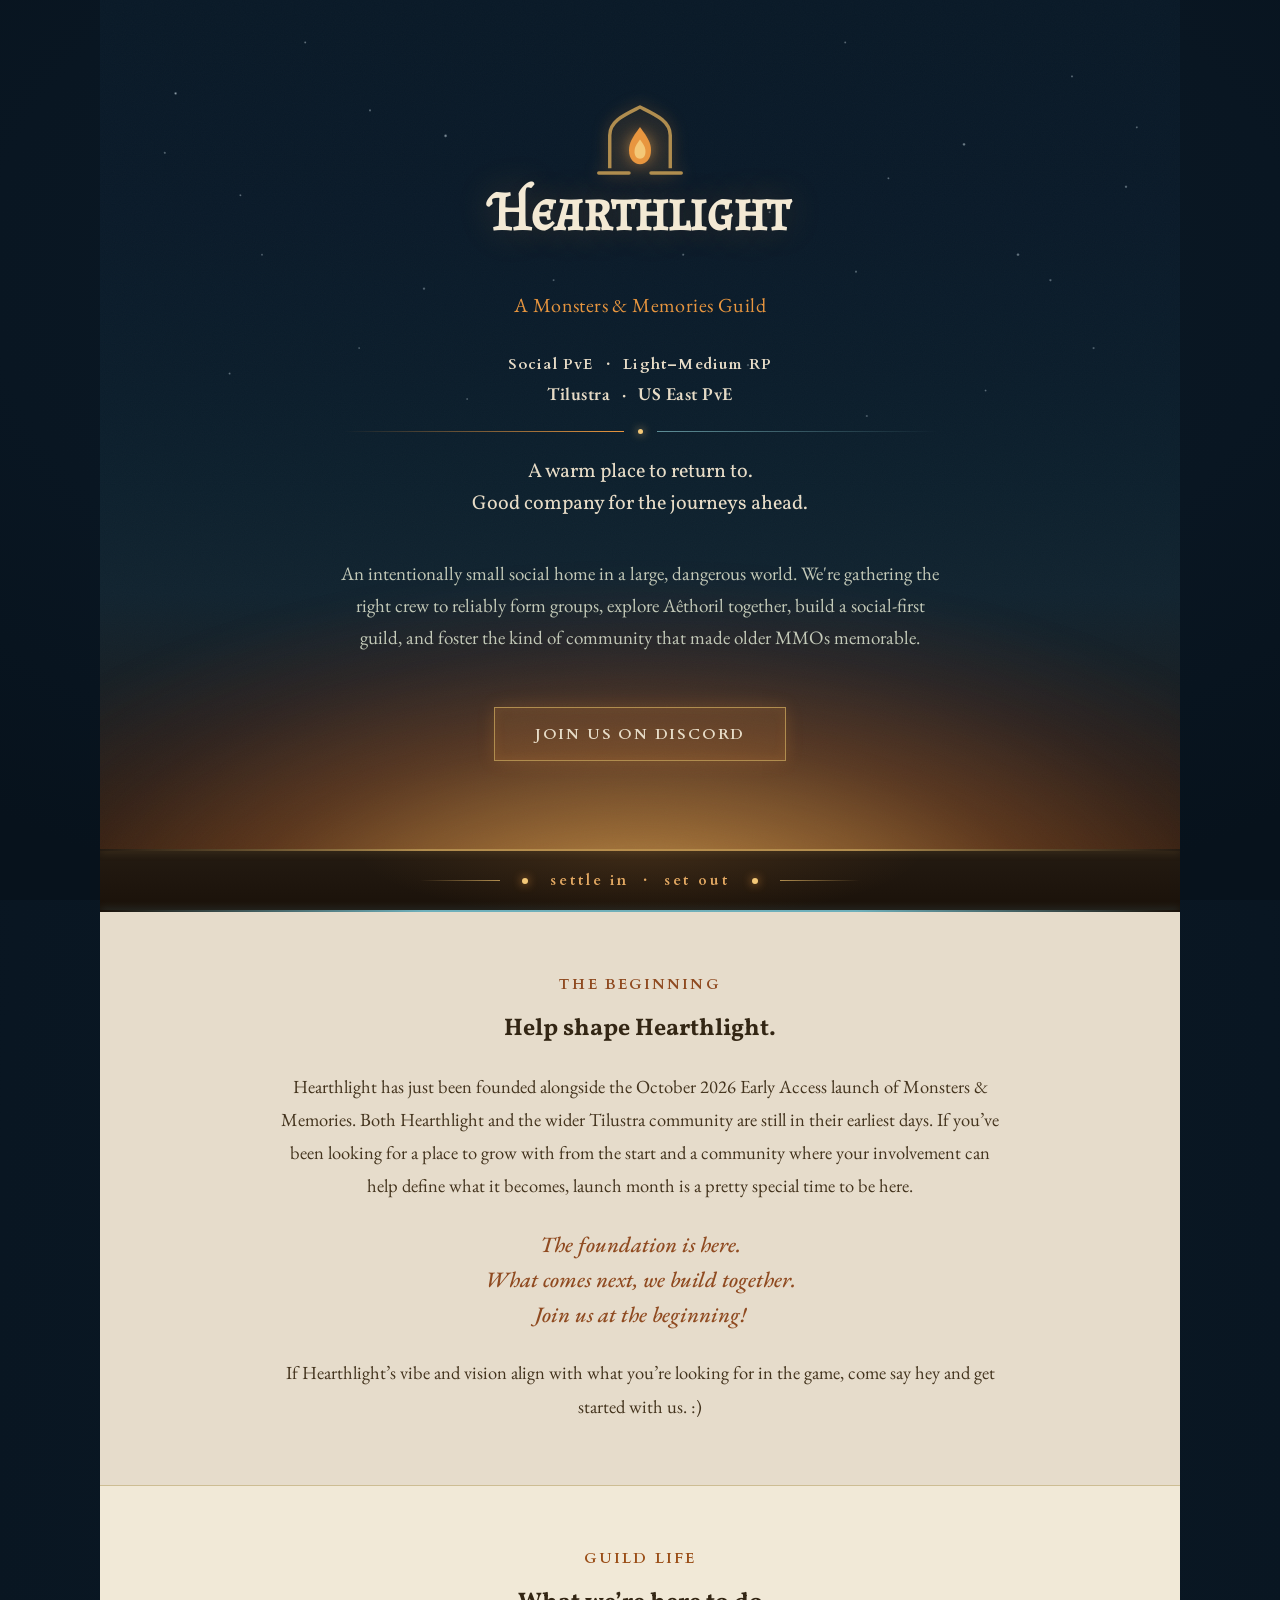
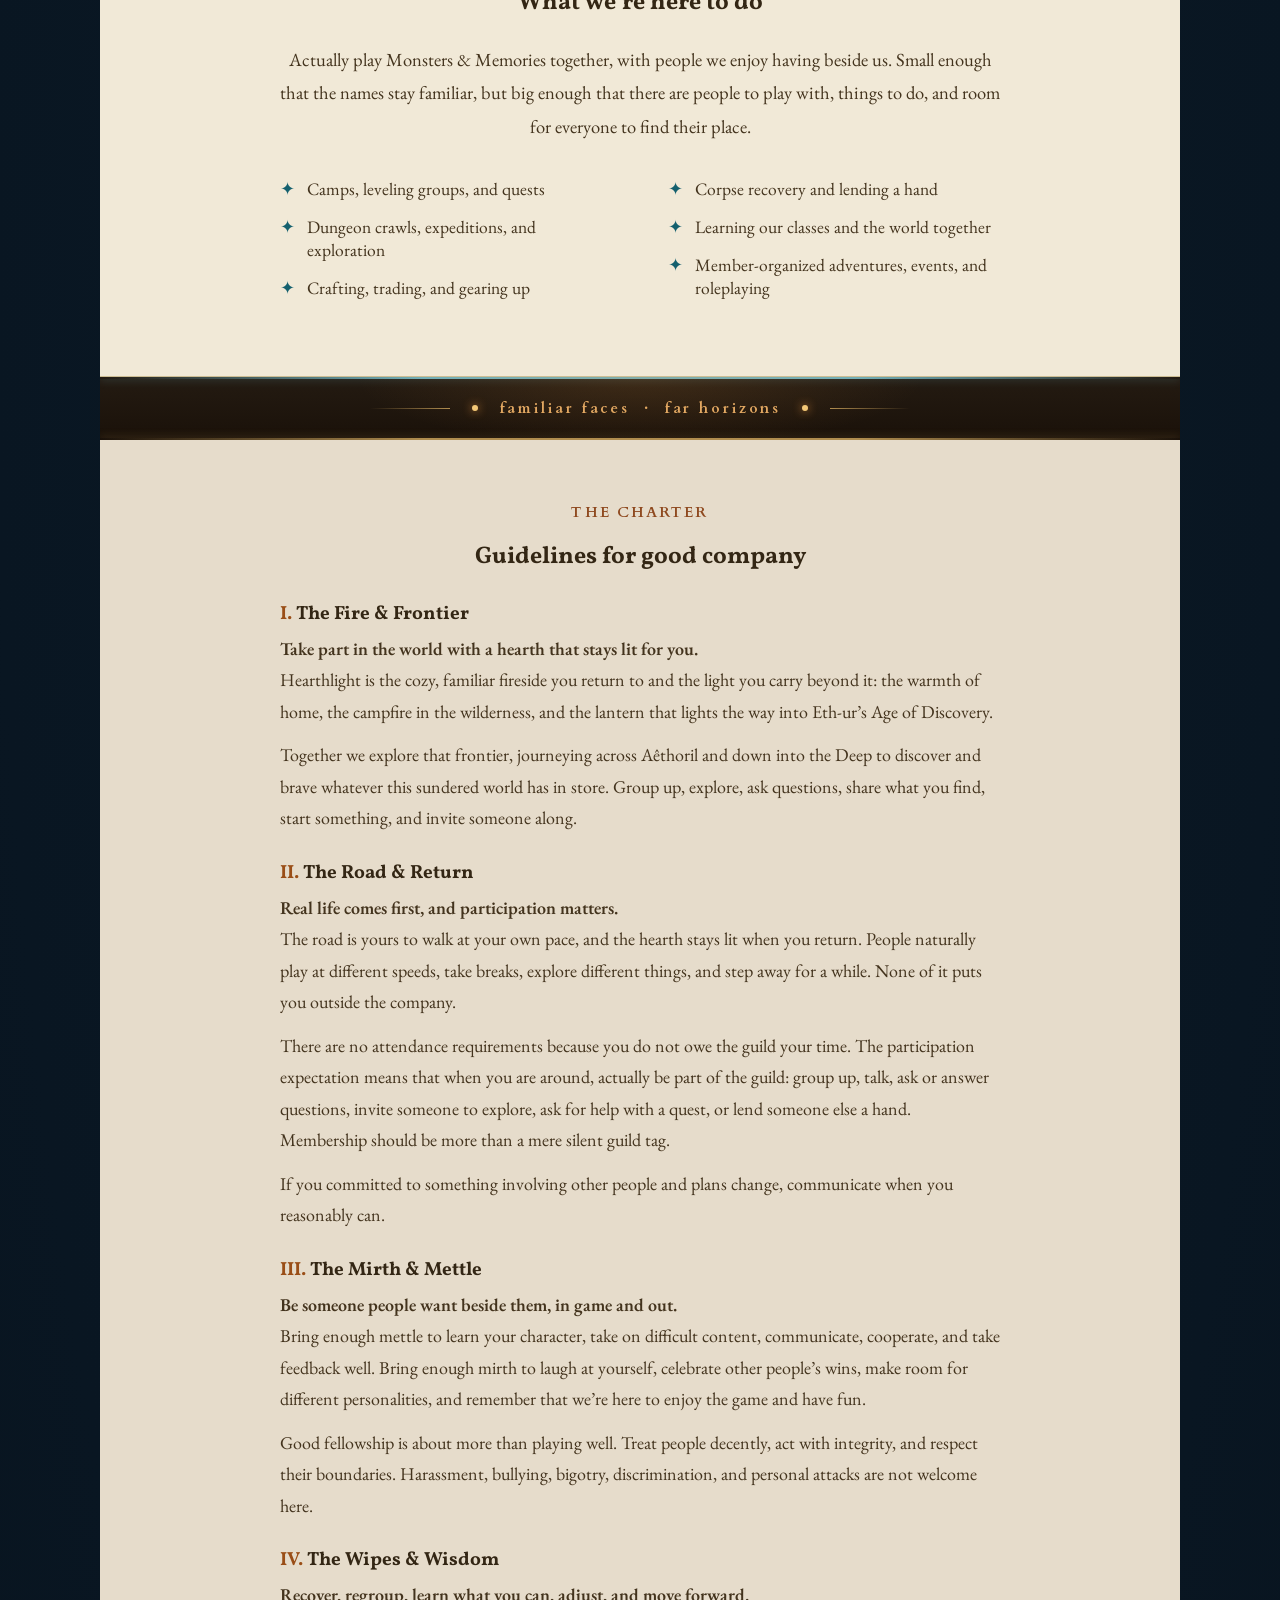
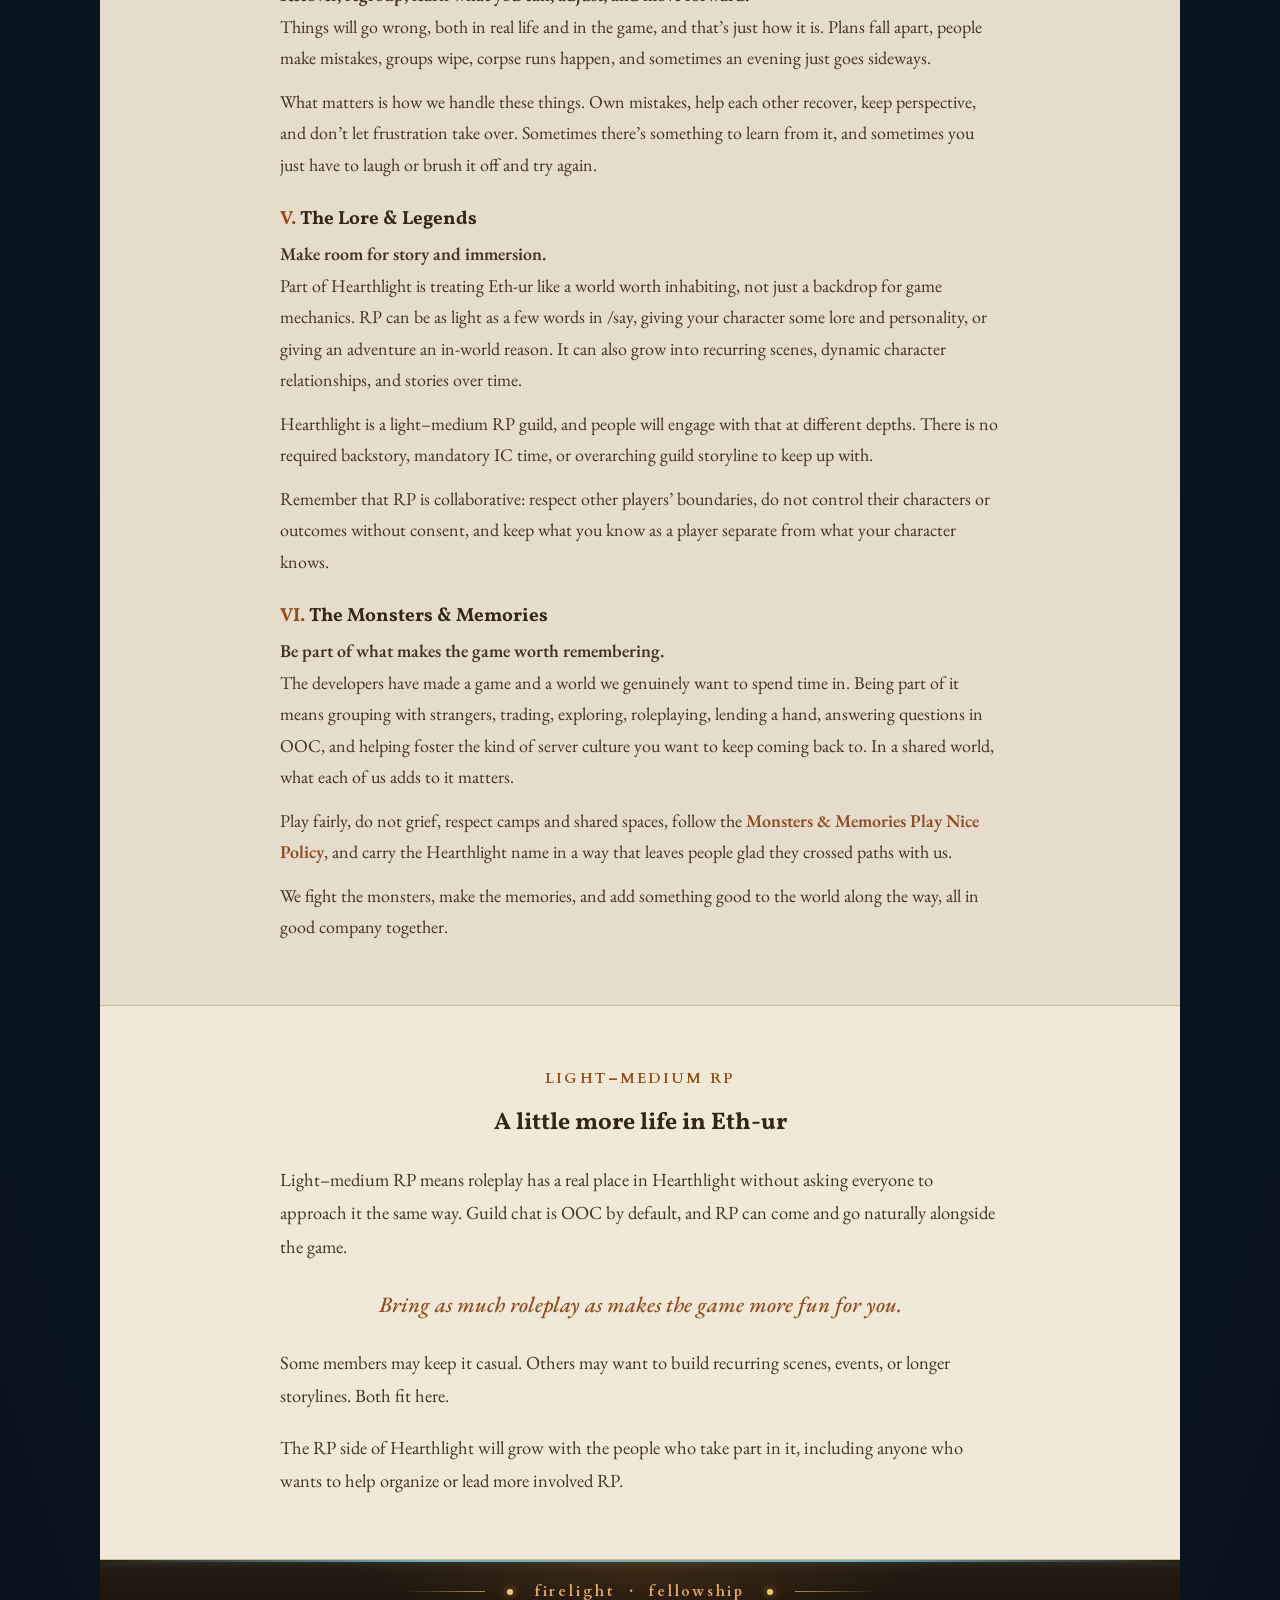
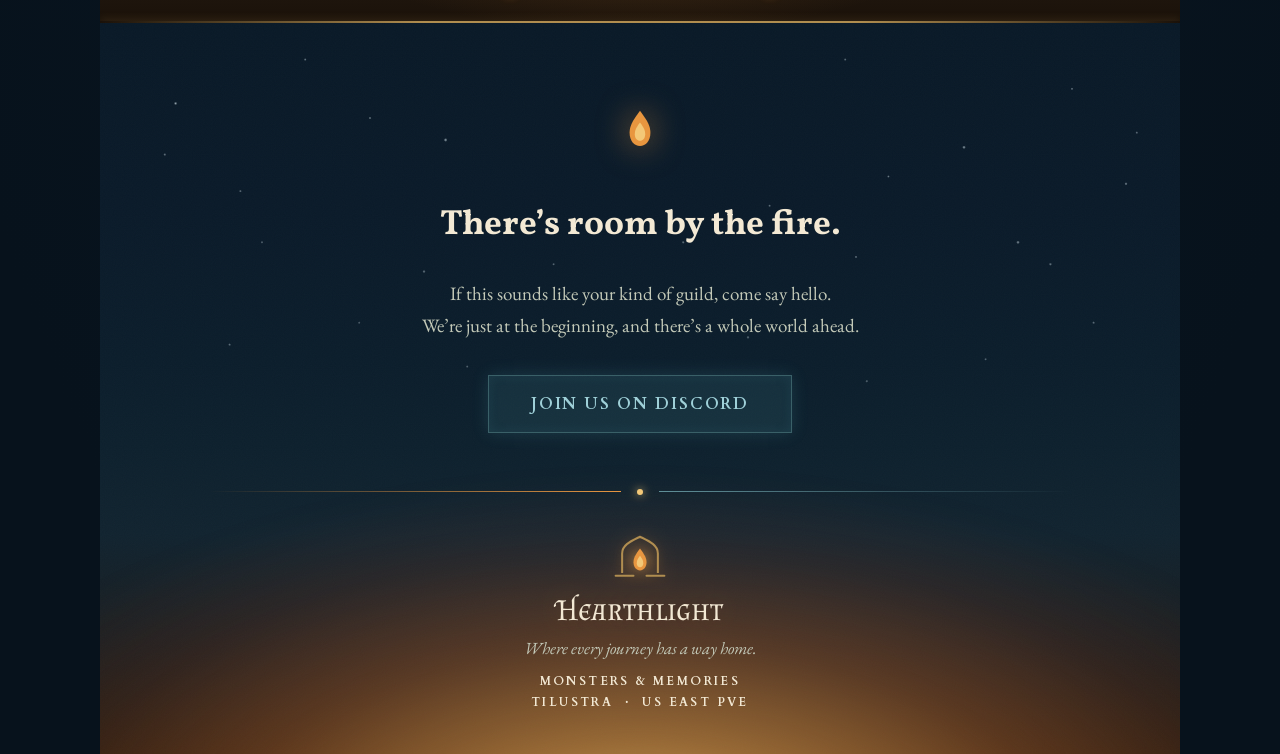
==== commit 906e7162: "Bring the hero emblem and guild name closer together" ====
--- a/index.html
+++ b/index.html
@@ -47,7 +47,7 @@
   <link rel="preload" href="assets/fonts/font-5.woff2" as="font" type="font/woff2" crossorigin>
   <link rel="preload" href="assets/fonts/font-7.woff2" as="font" type="font/woff2" crossorigin>
   <link rel="stylesheet" href="fonts.css">
-  <link rel="stylesheet" href="styles.css?v=e6998510e017">
+  <link rel="stylesheet" href="styles.css?v=4e11efeeba85">
 </head>
 <body>
 <a class="skip-link" href="#content">Skip to content</a>
--- a/styles.css
+++ b/styles.css
@@ -290,7 +290,7 @@
   position: relative;
   filter: drop-shadow(0 0 8px rgba(232, 150, 63, .36));
 }
-/* Keep the emblem and name together; the wordmark sets their shared gap. */
+/* The SVG's own padding gives this compact identity its breathing room. */
 .logo--hero { margin-bottom: 0; }
 .wordmark {
   font-family: var(--f-wordmark);
@@ -299,7 +299,7 @@
 }
 .wordmark--hero {
   font-size: clamp(32px, 8vw, 54px);
-  margin-top: .6em;
+  margin-top: 0;
   text-shadow: 0 0 36px rgba(232, 150, 63, .24);
 }
 .wordmark__amp { margin: 0 .25em 0 .1em; }
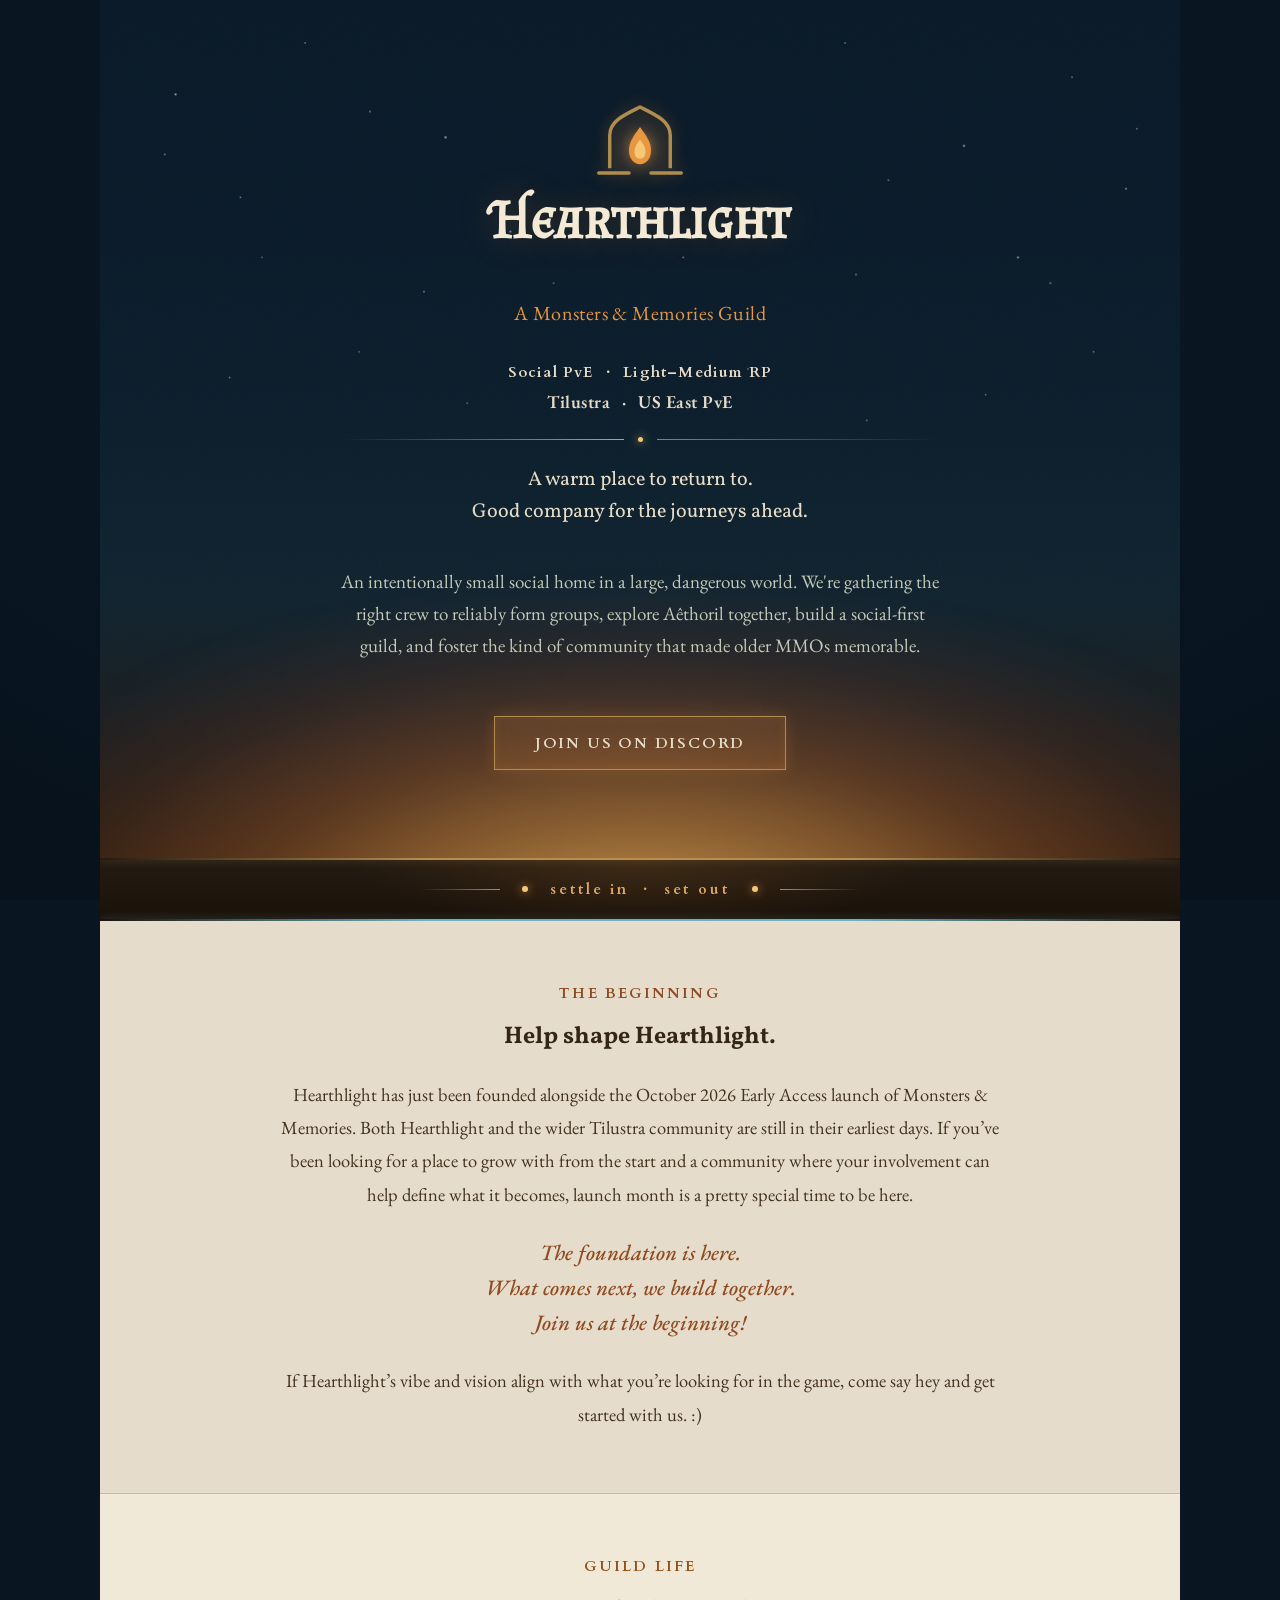
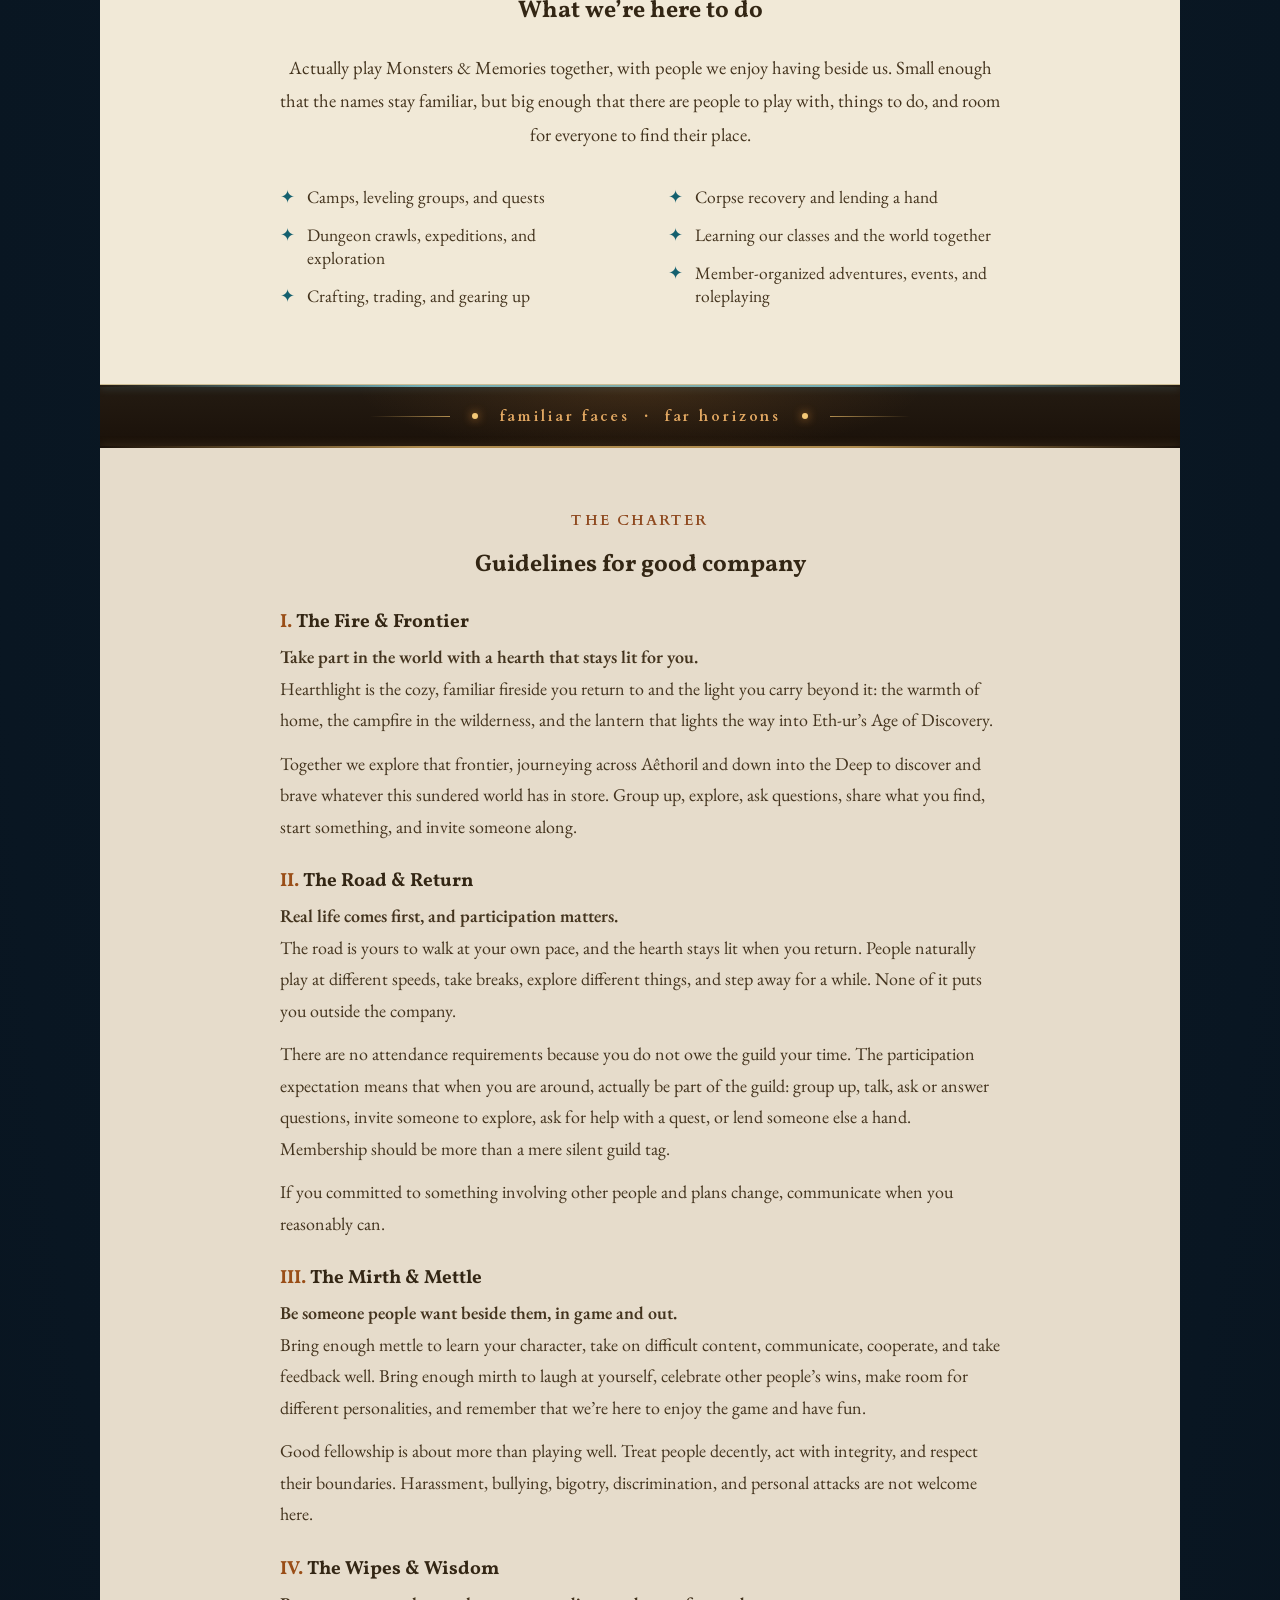
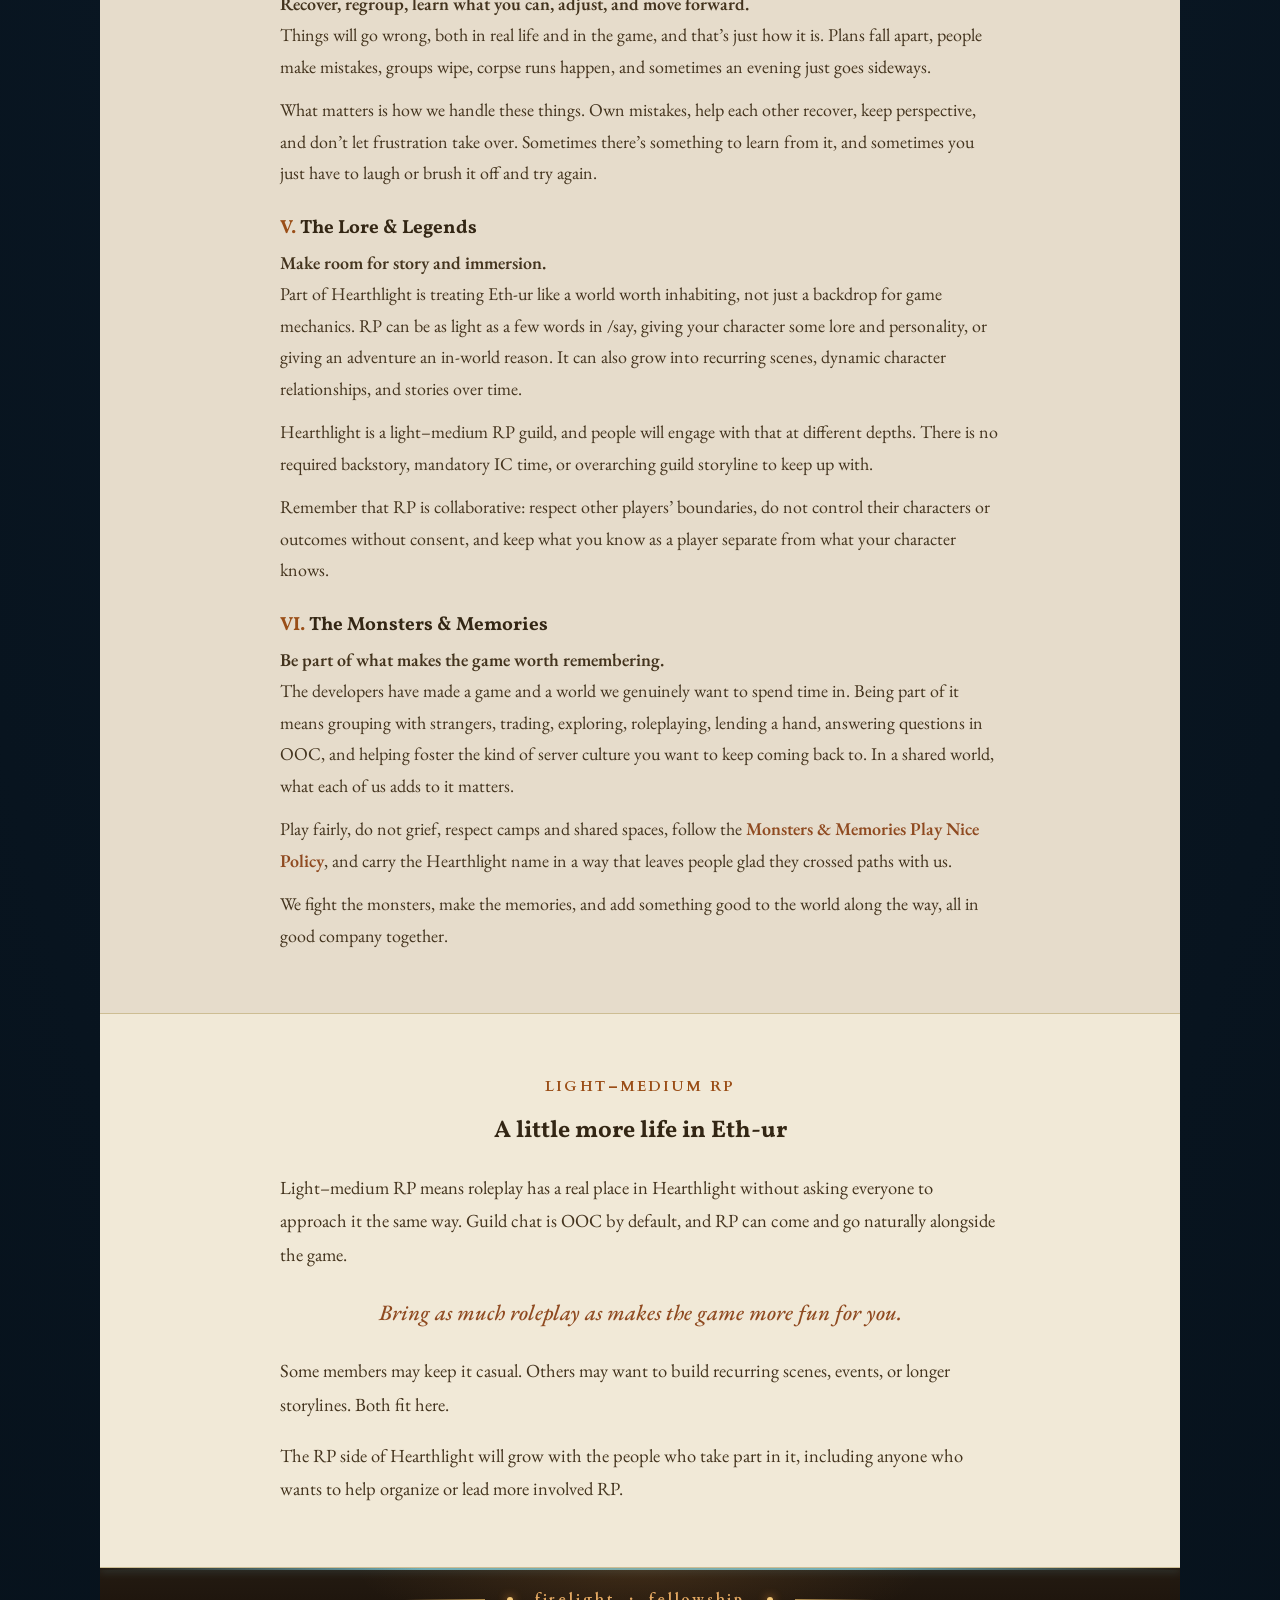
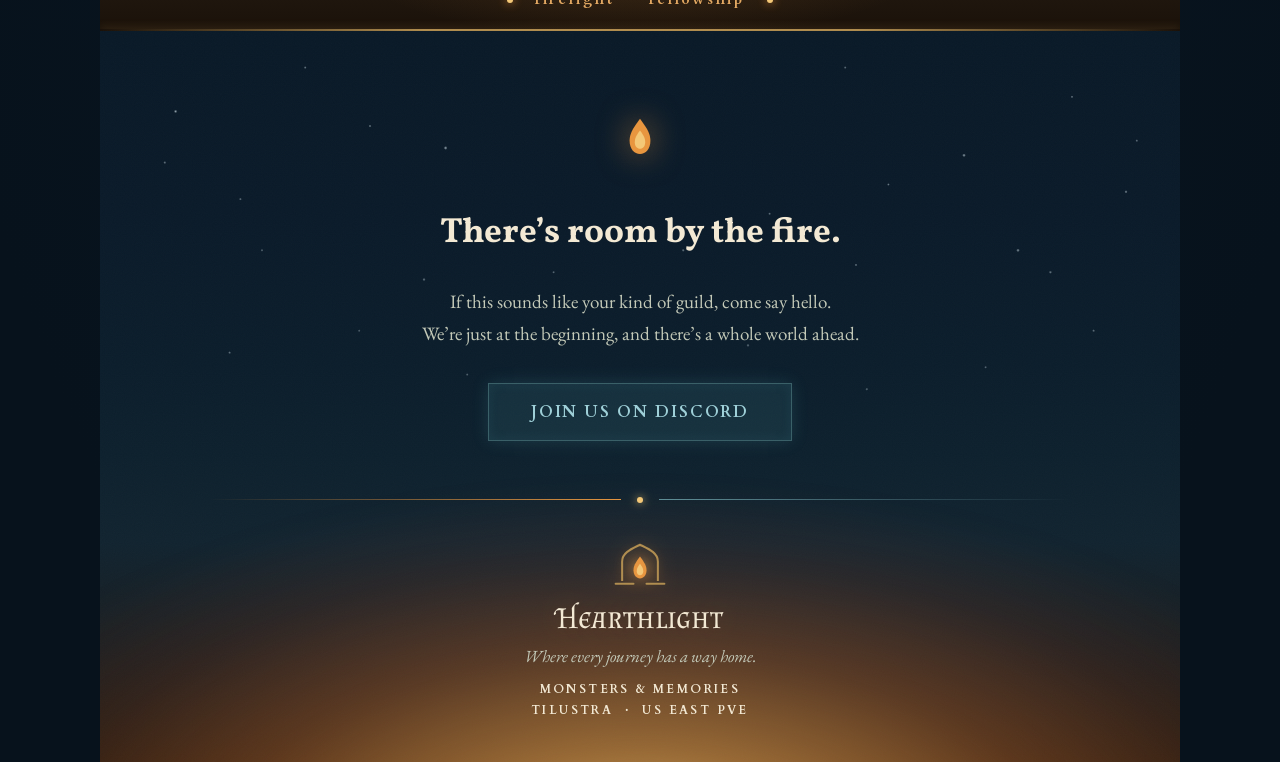
==== commit fe24f410: "Add a little breathing room to the hero identity" ====
--- a/index.html
+++ b/index.html
@@ -47,7 +47,7 @@
   <link rel="preload" href="assets/fonts/font-5.woff2" as="font" type="font/woff2" crossorigin>
   <link rel="preload" href="assets/fonts/font-7.woff2" as="font" type="font/woff2" crossorigin>
   <link rel="stylesheet" href="fonts.css">
-  <link rel="stylesheet" href="styles.css?v=4e11efeeba85">
+  <link rel="stylesheet" href="styles.css?v=378d4f6675d5">
 </head>
 <body>
 <a class="skip-link" href="#content">Skip to content</a>
--- a/styles.css
+++ b/styles.css
@@ -290,7 +290,7 @@
   position: relative;
   filter: drop-shadow(0 0 8px rgba(232, 150, 63, .36));
 }
-/* The SVG's own padding gives this compact identity its breathing room. */
+/* Keep the identity compact, with a little breathing room below the emblem. */
 .logo--hero { margin-bottom: 0; }
 .wordmark {
   font-family: var(--f-wordmark);
@@ -299,7 +299,7 @@
 }
 .wordmark--hero {
   font-size: clamp(32px, 8vw, 54px);
-  margin-top: 0;
+  margin-top: .15em;
   text-shadow: 0 0 36px rgba(232, 150, 63, .24);
 }
 .wordmark__amp { margin: 0 .25em 0 .1em; }
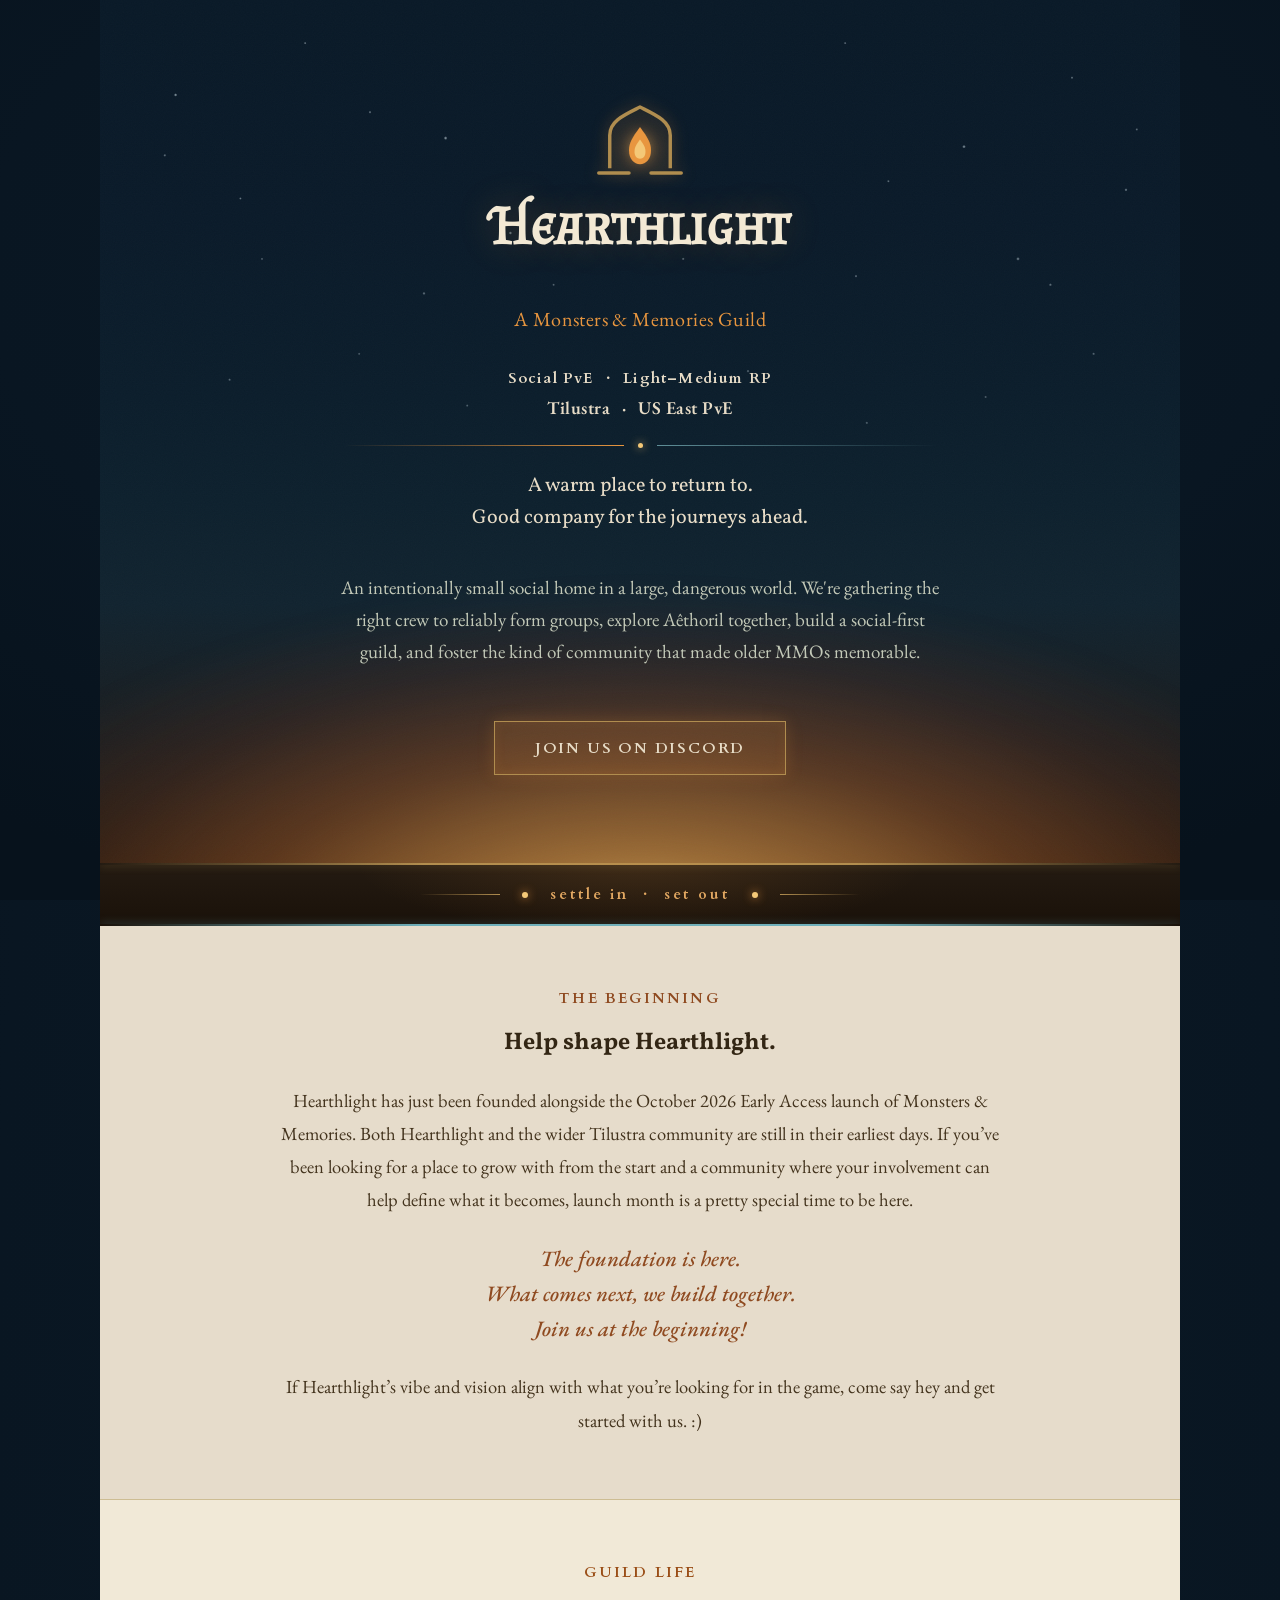
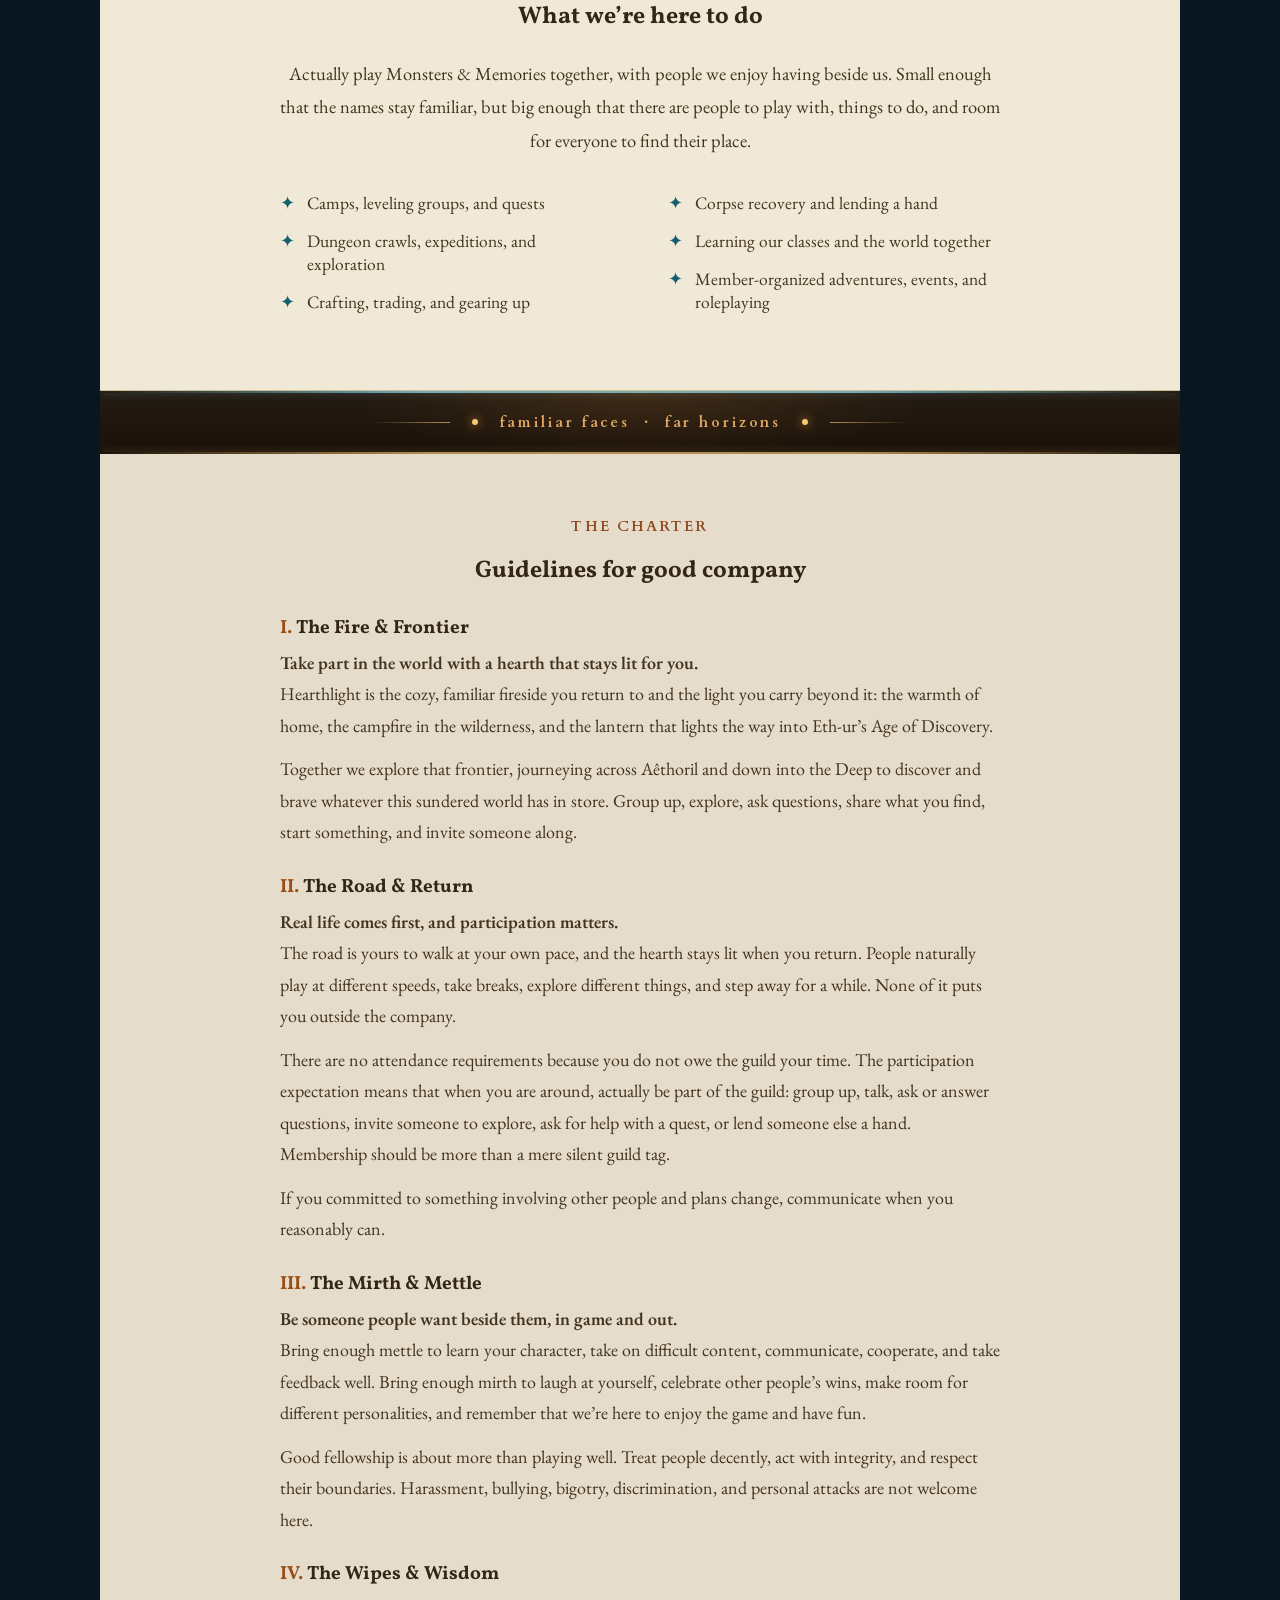
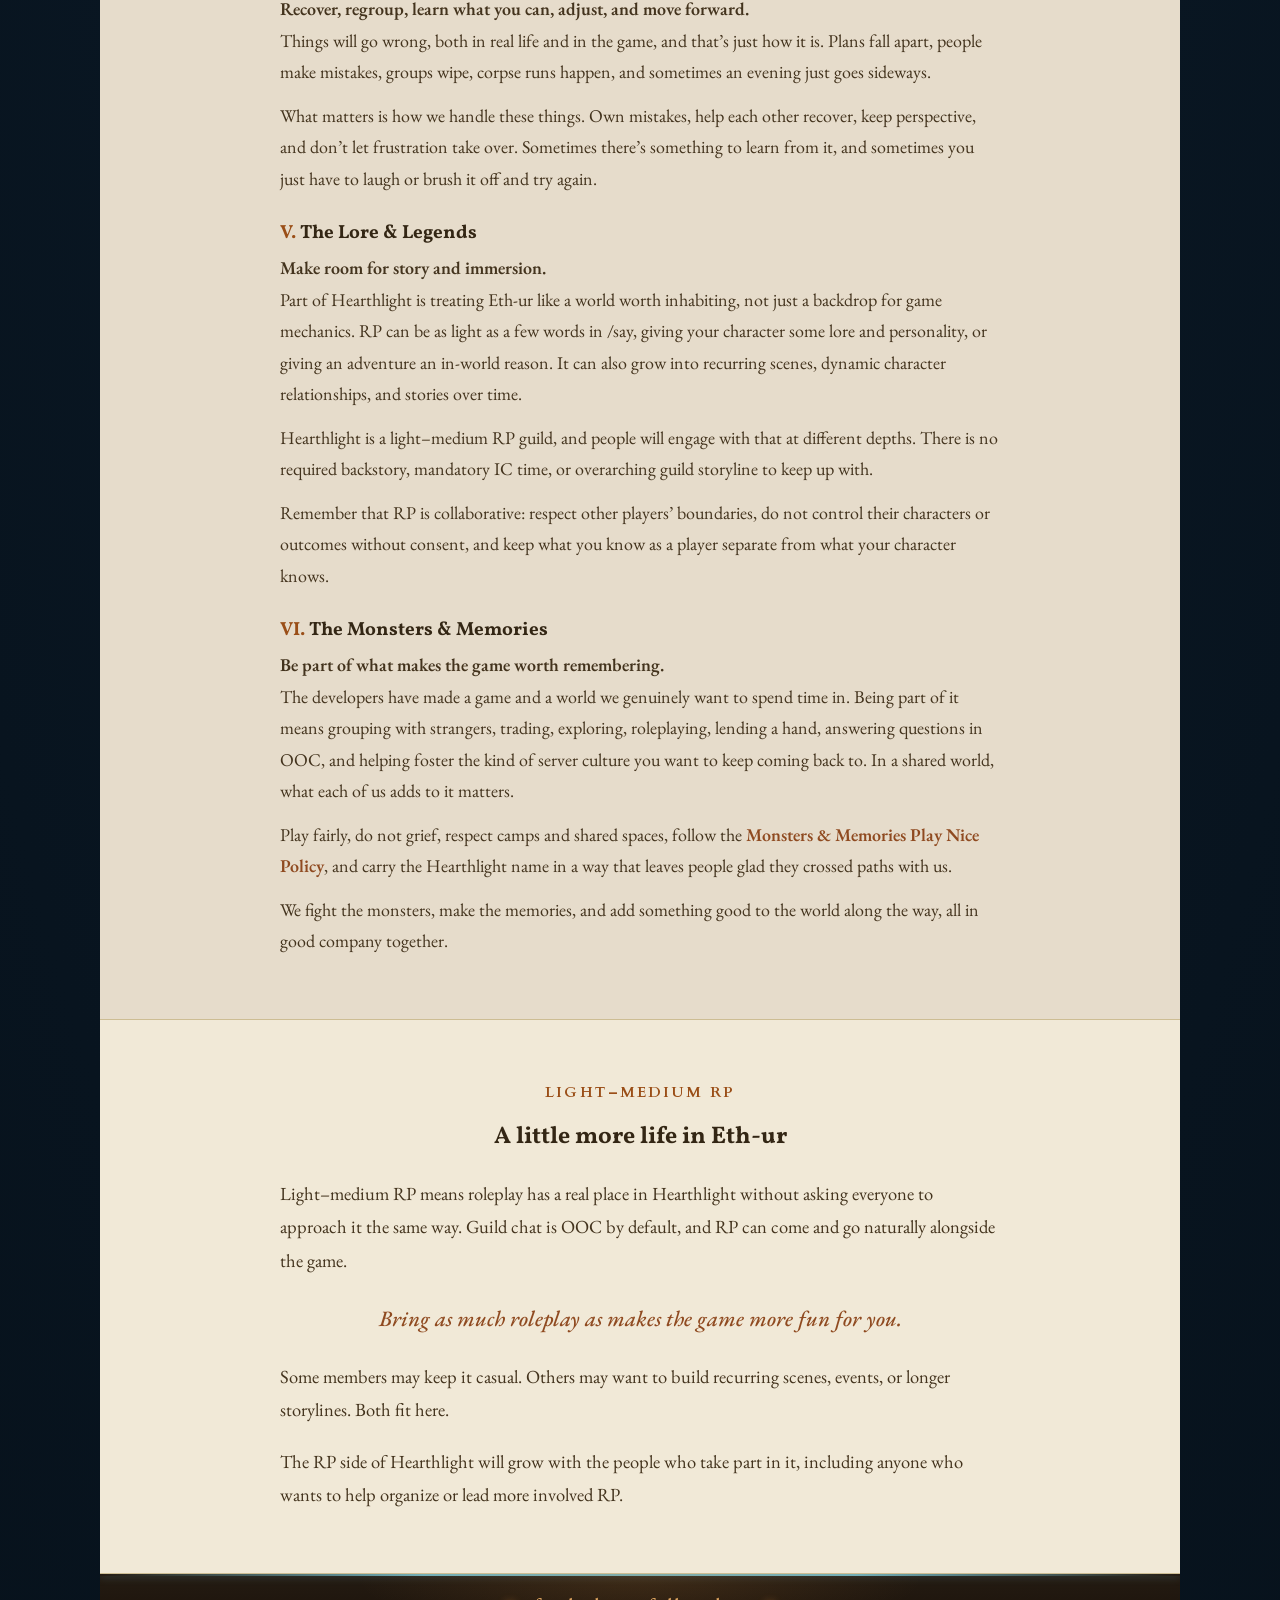
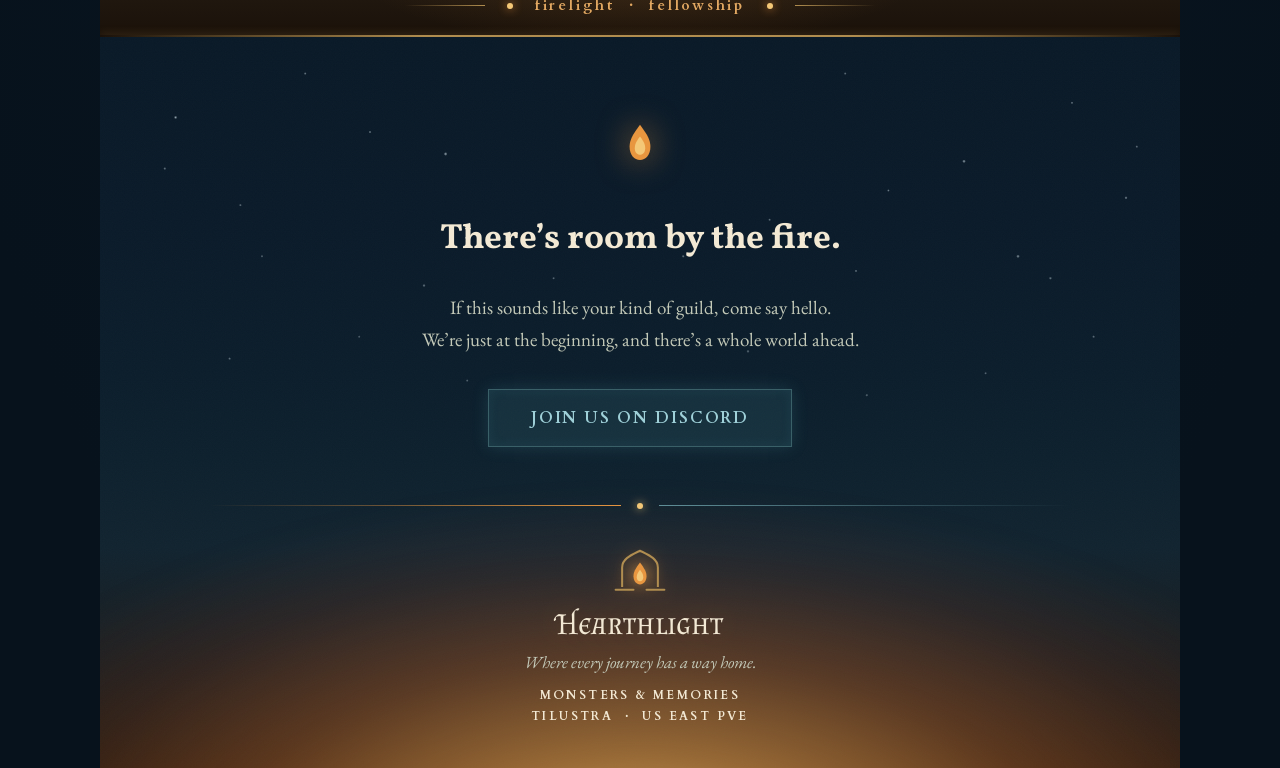
==== commit cf190eb2: "Give the hero identity clearer breathing room" ====
--- a/index.html
+++ b/index.html
@@ -47,7 +47,7 @@
   <link rel="preload" href="assets/fonts/font-5.woff2" as="font" type="font/woff2" crossorigin>
   <link rel="preload" href="assets/fonts/font-7.woff2" as="font" type="font/woff2" crossorigin>
   <link rel="stylesheet" href="fonts.css">
-  <link rel="stylesheet" href="styles.css?v=378d4f6675d5">
+  <link rel="stylesheet" href="styles.css?v=817f8d16c404">
 </head>
 <body>
 <a class="skip-link" href="#content">Skip to content</a>
--- a/styles.css
+++ b/styles.css
@@ -299,7 +299,7 @@
 }
 .wordmark--hero {
   font-size: clamp(32px, 8vw, 54px);
-  margin-top: .15em;
+  margin-top: clamp(10px, 2vw, 14px);
   text-shadow: 0 0 36px rgba(232, 150, 63, .24);
 }
 .wordmark__amp { margin: 0 .25em 0 .1em; }
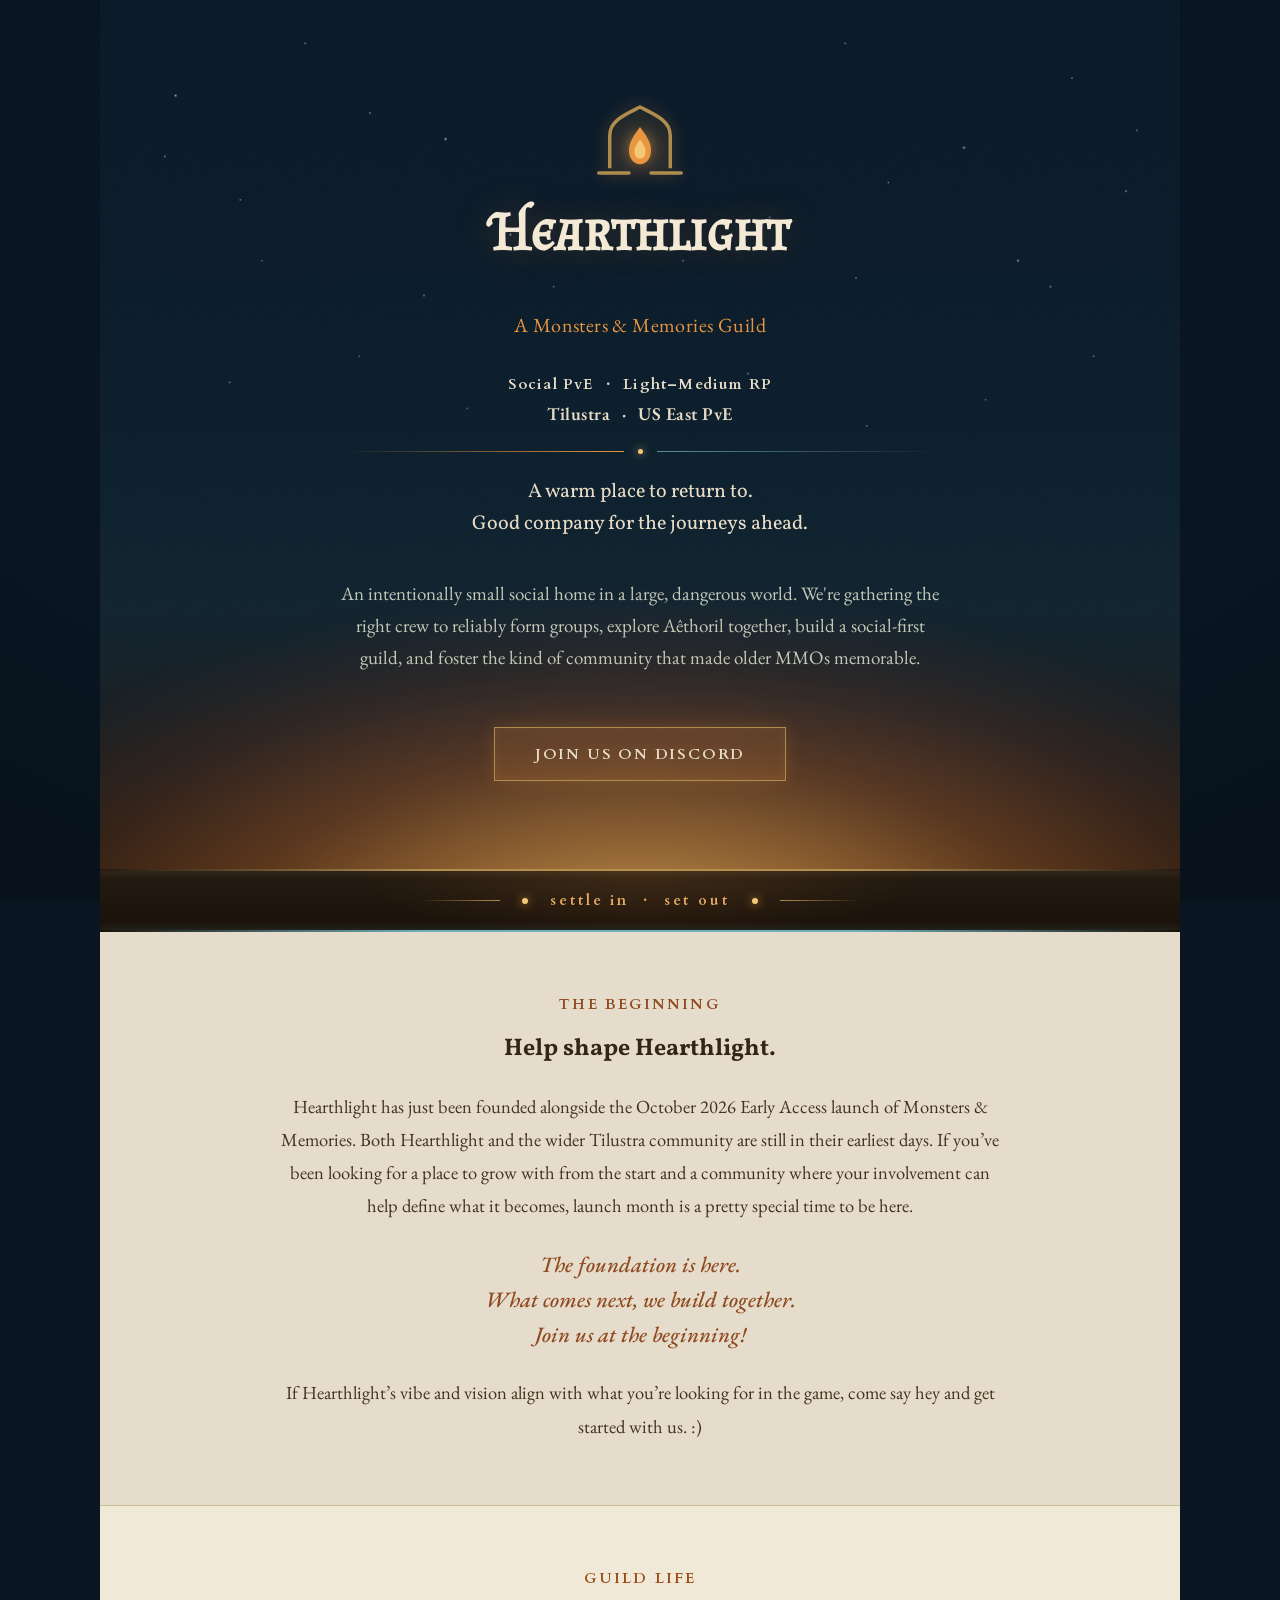
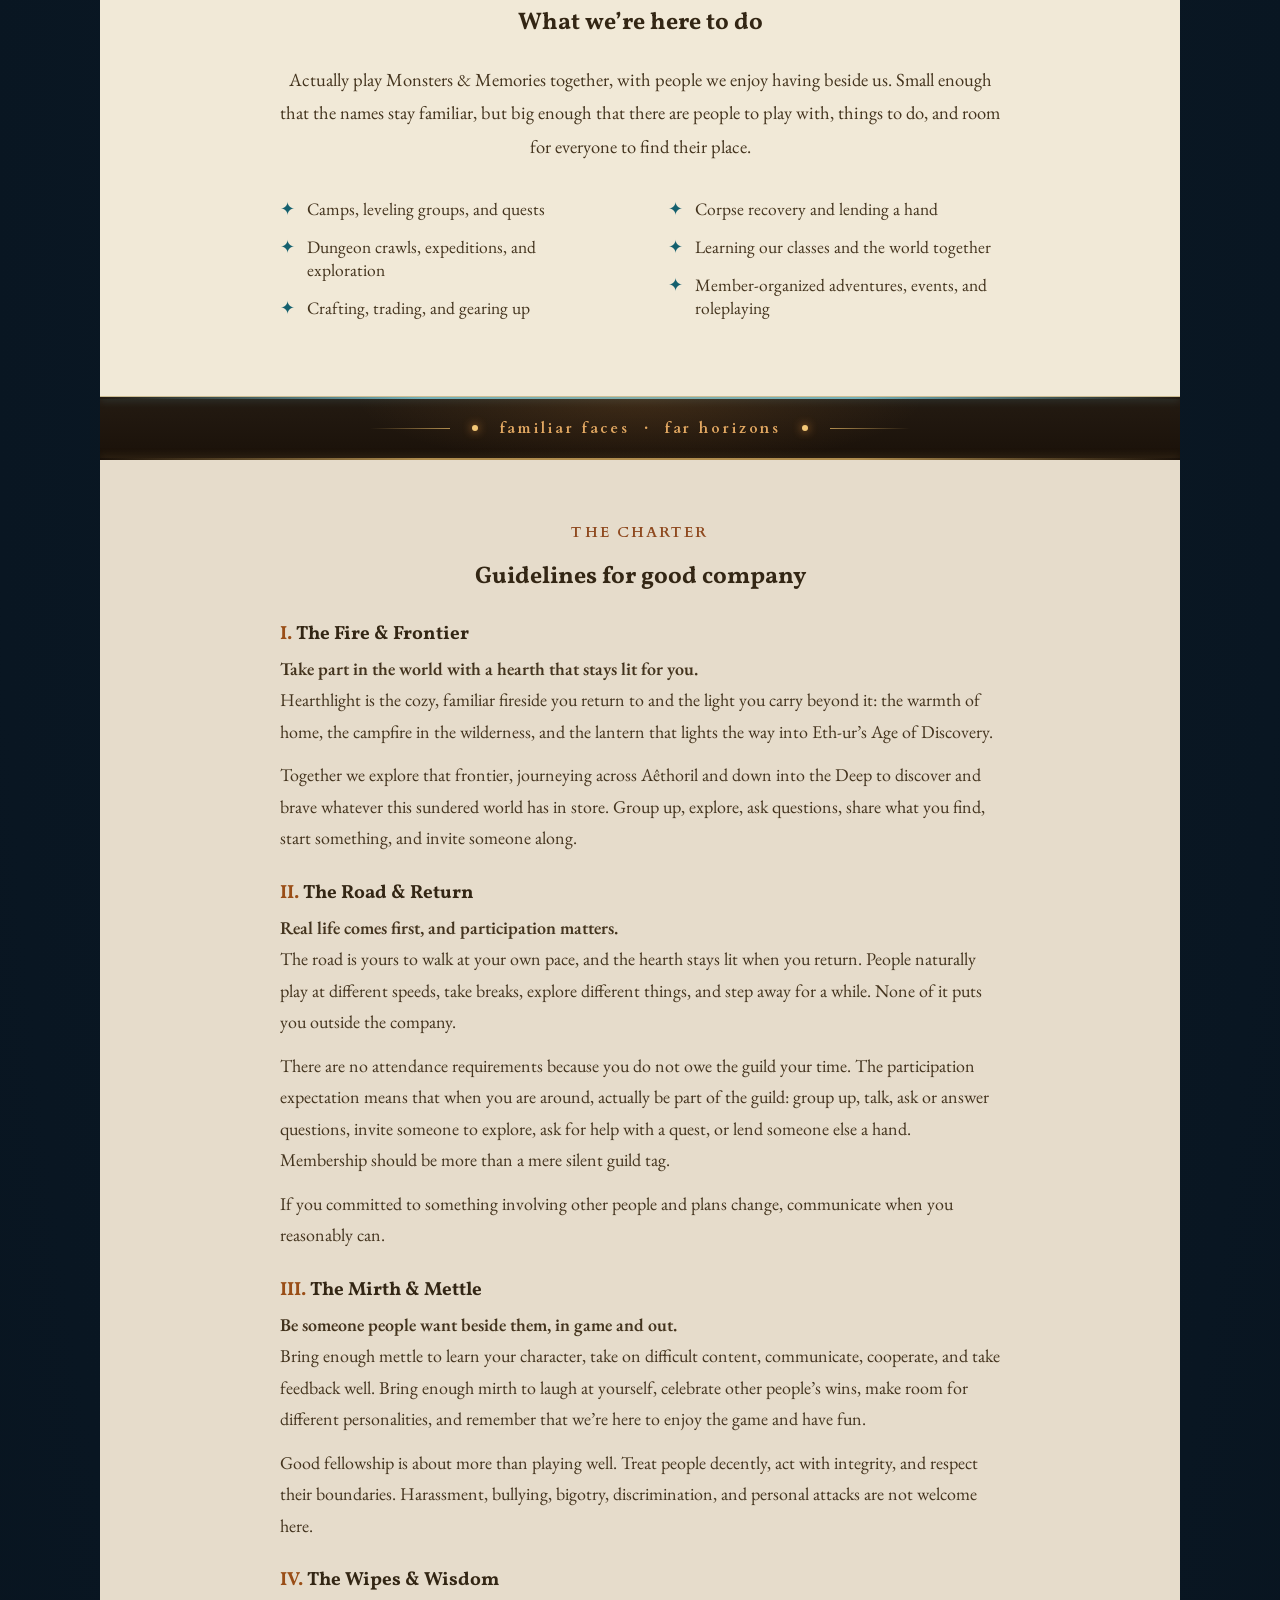
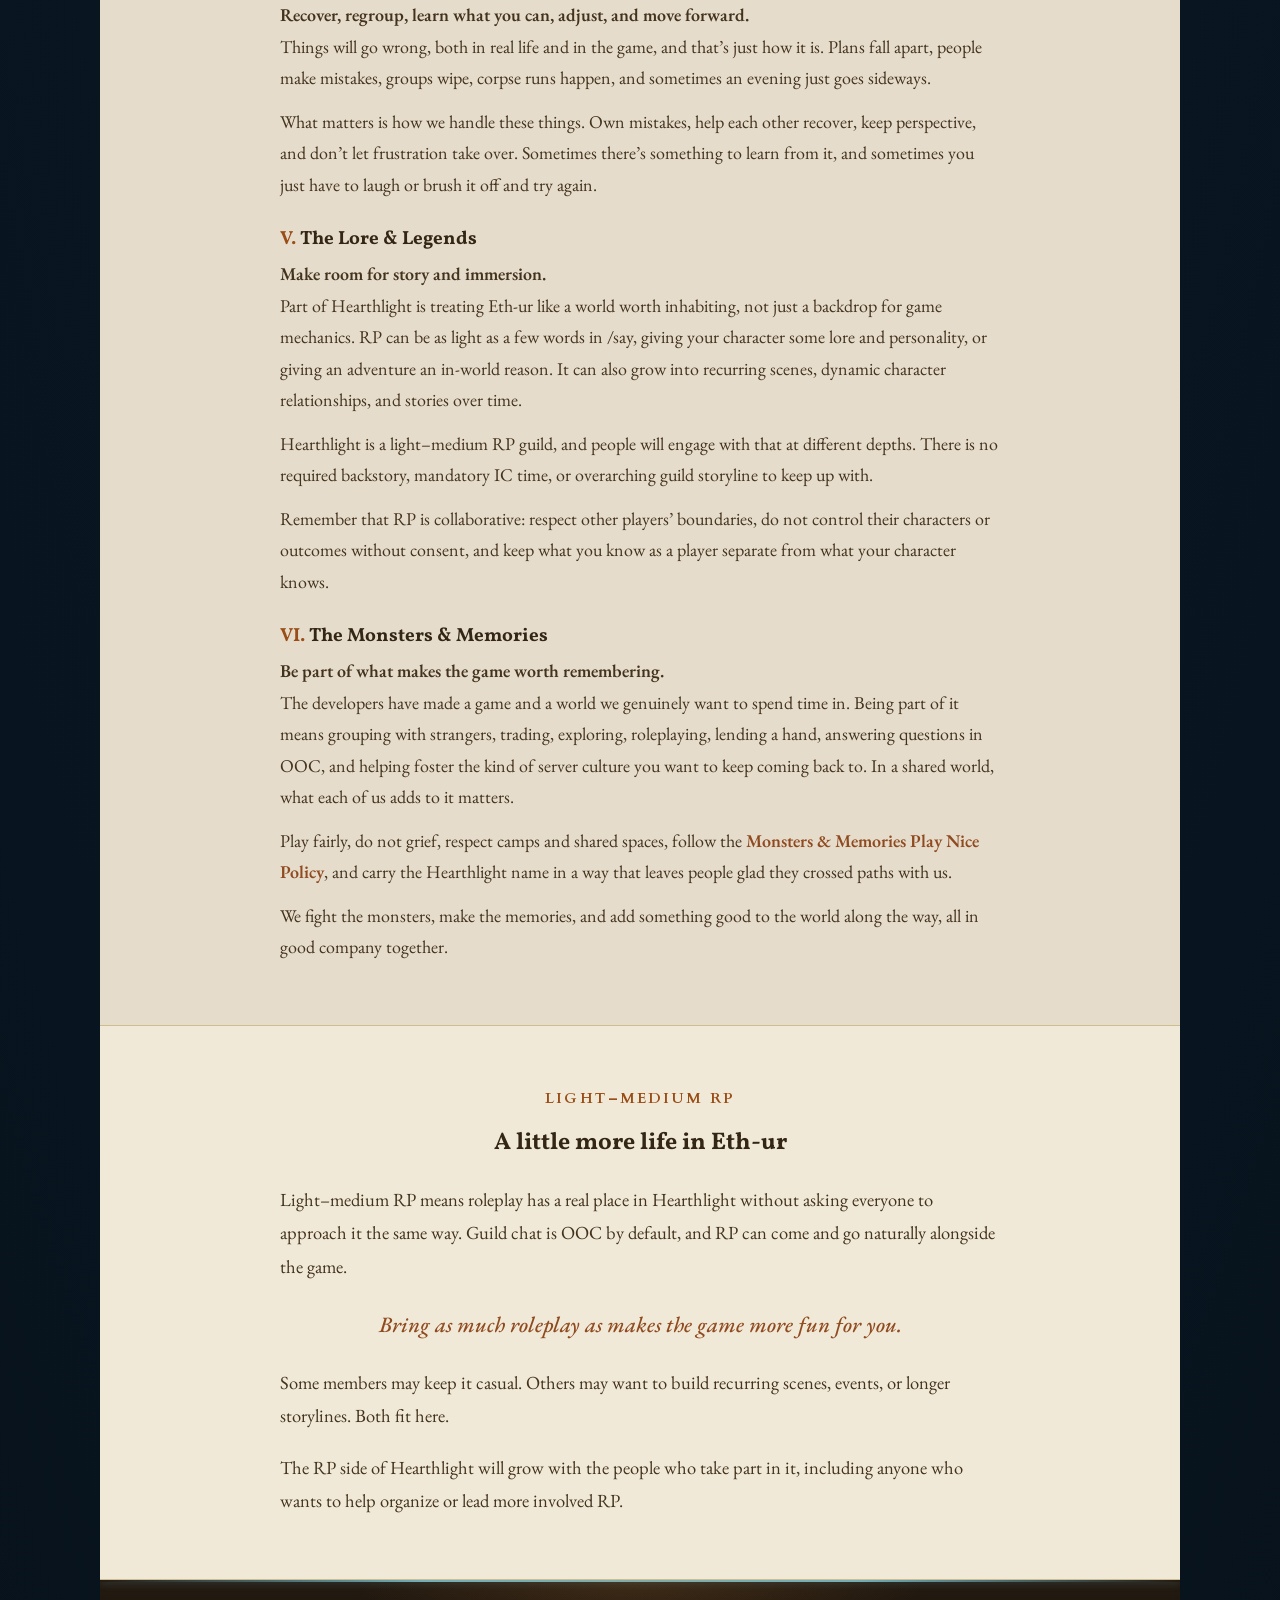
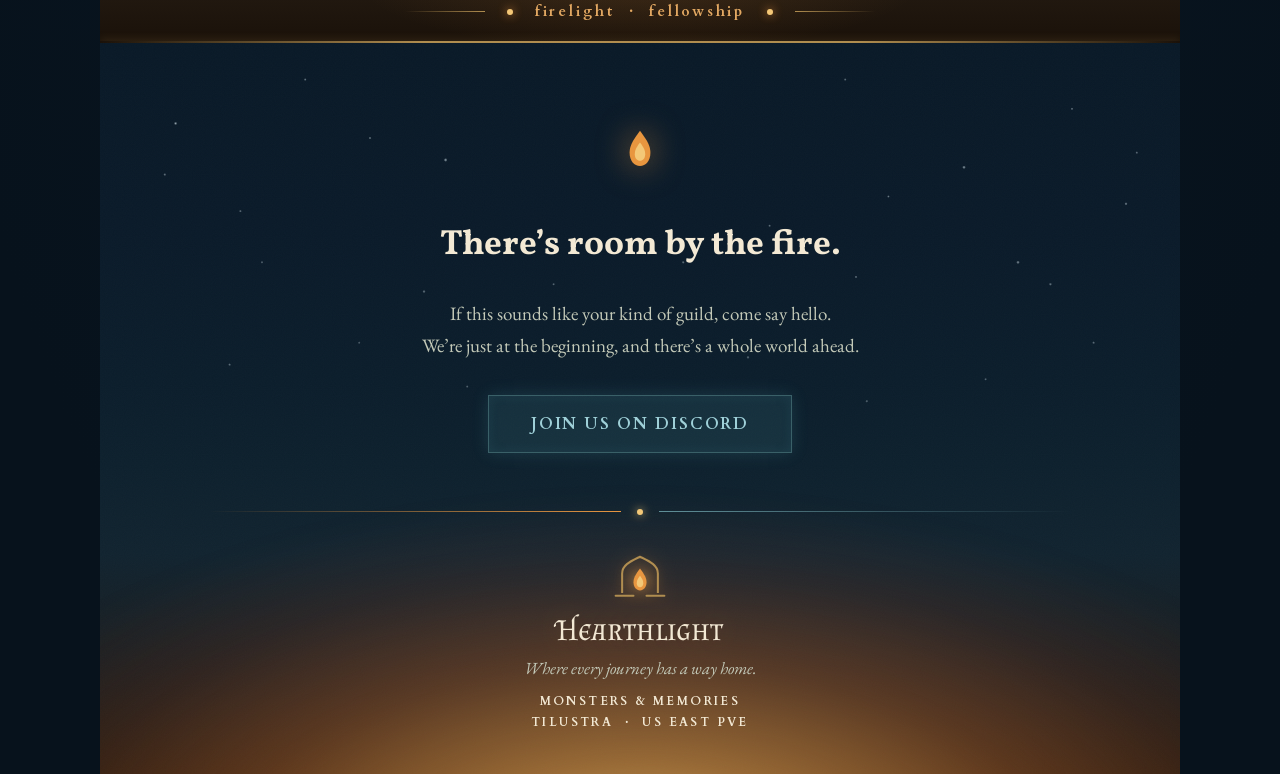
==== commit 919e180a: "Ease the hero identity spacing slightly" ====
--- a/index.html
+++ b/index.html
@@ -47,7 +47,7 @@
   <link rel="preload" href="assets/fonts/font-5.woff2" as="font" type="font/woff2" crossorigin>
   <link rel="preload" href="assets/fonts/font-7.woff2" as="font" type="font/woff2" crossorigin>
   <link rel="stylesheet" href="fonts.css">
-  <link rel="stylesheet" href="styles.css?v=817f8d16c404">
+  <link rel="stylesheet" href="styles.css?v=af63fcf7520a">
 </head>
 <body>
 <a class="skip-link" href="#content">Skip to content</a>
--- a/styles.css
+++ b/styles.css
@@ -299,7 +299,7 @@
 }
 .wordmark--hero {
   font-size: clamp(32px, 8vw, 54px);
-  margin-top: clamp(10px, 2vw, 14px);
+  margin-top: clamp(14px, 2.5vw, 20px);
   text-shadow: 0 0 36px rgba(232, 150, 63, .24);
 }
 .wordmark__amp { margin: 0 .25em 0 .1em; }
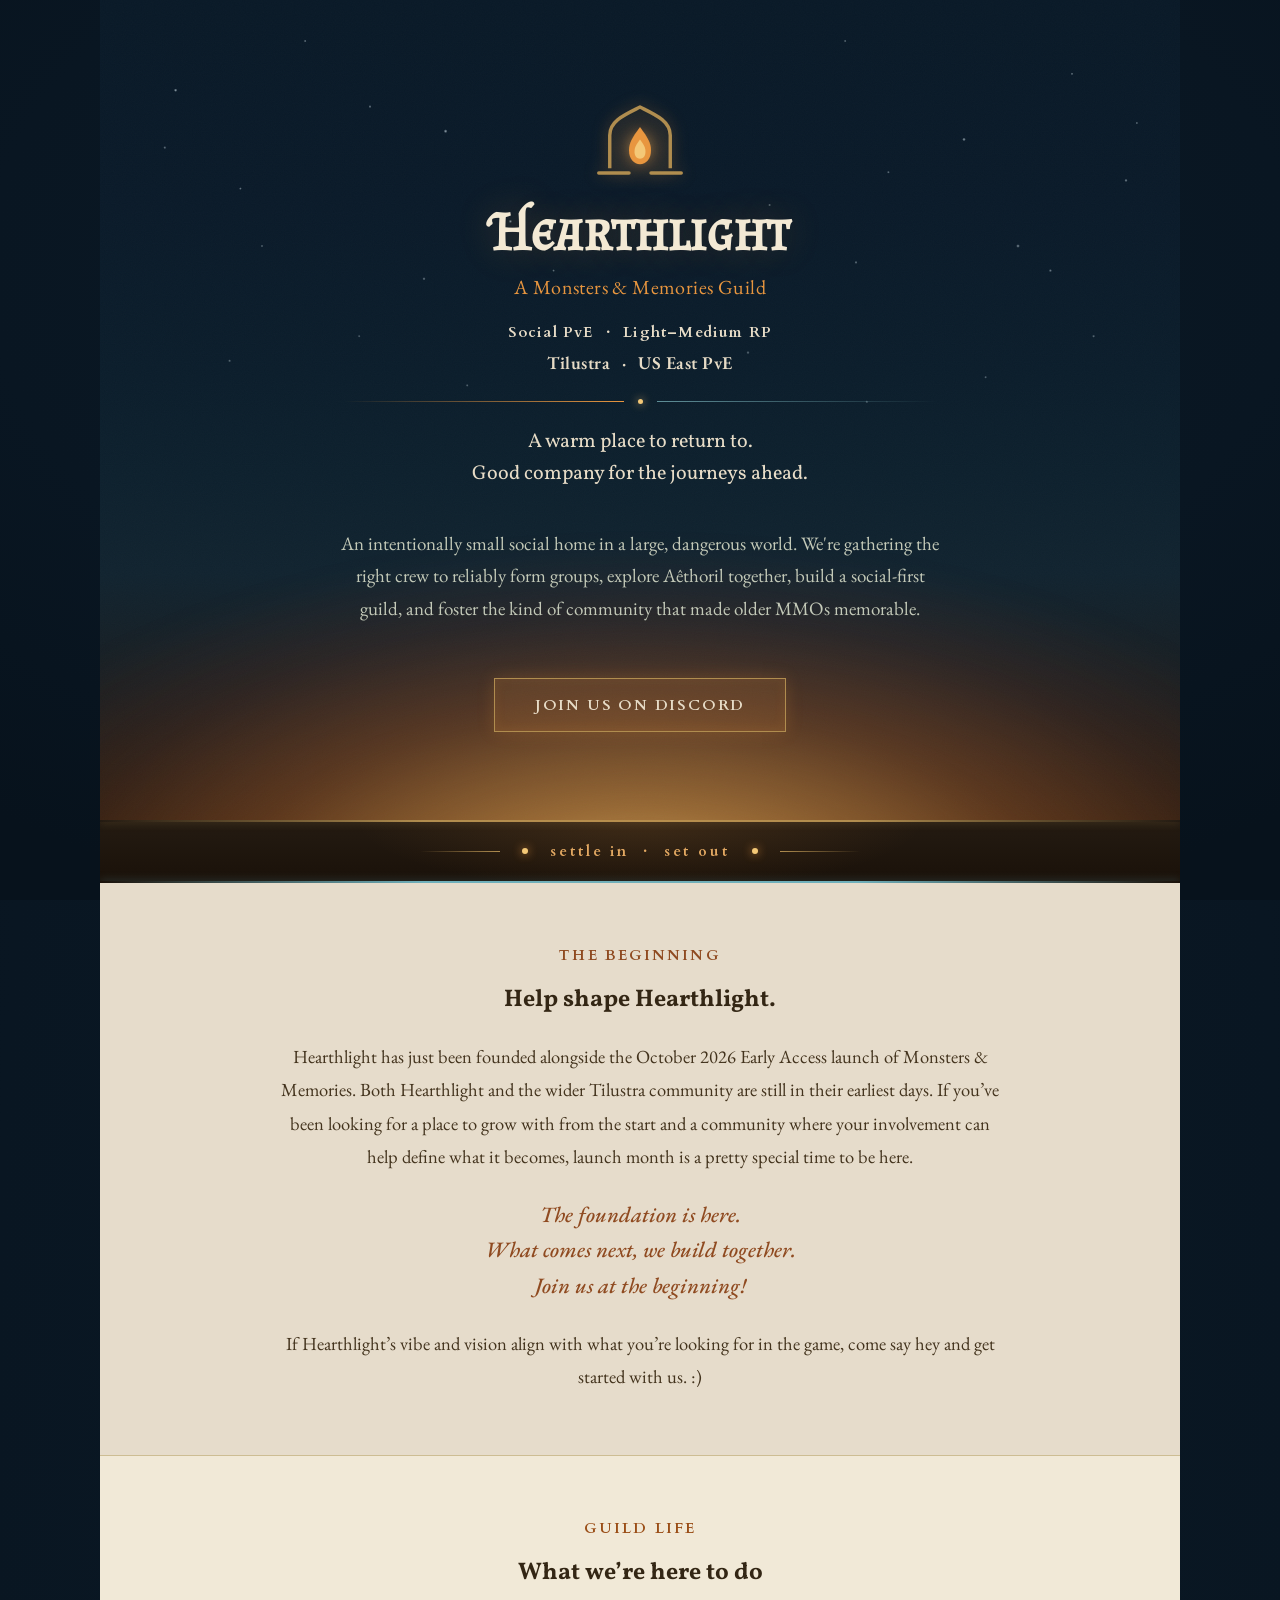
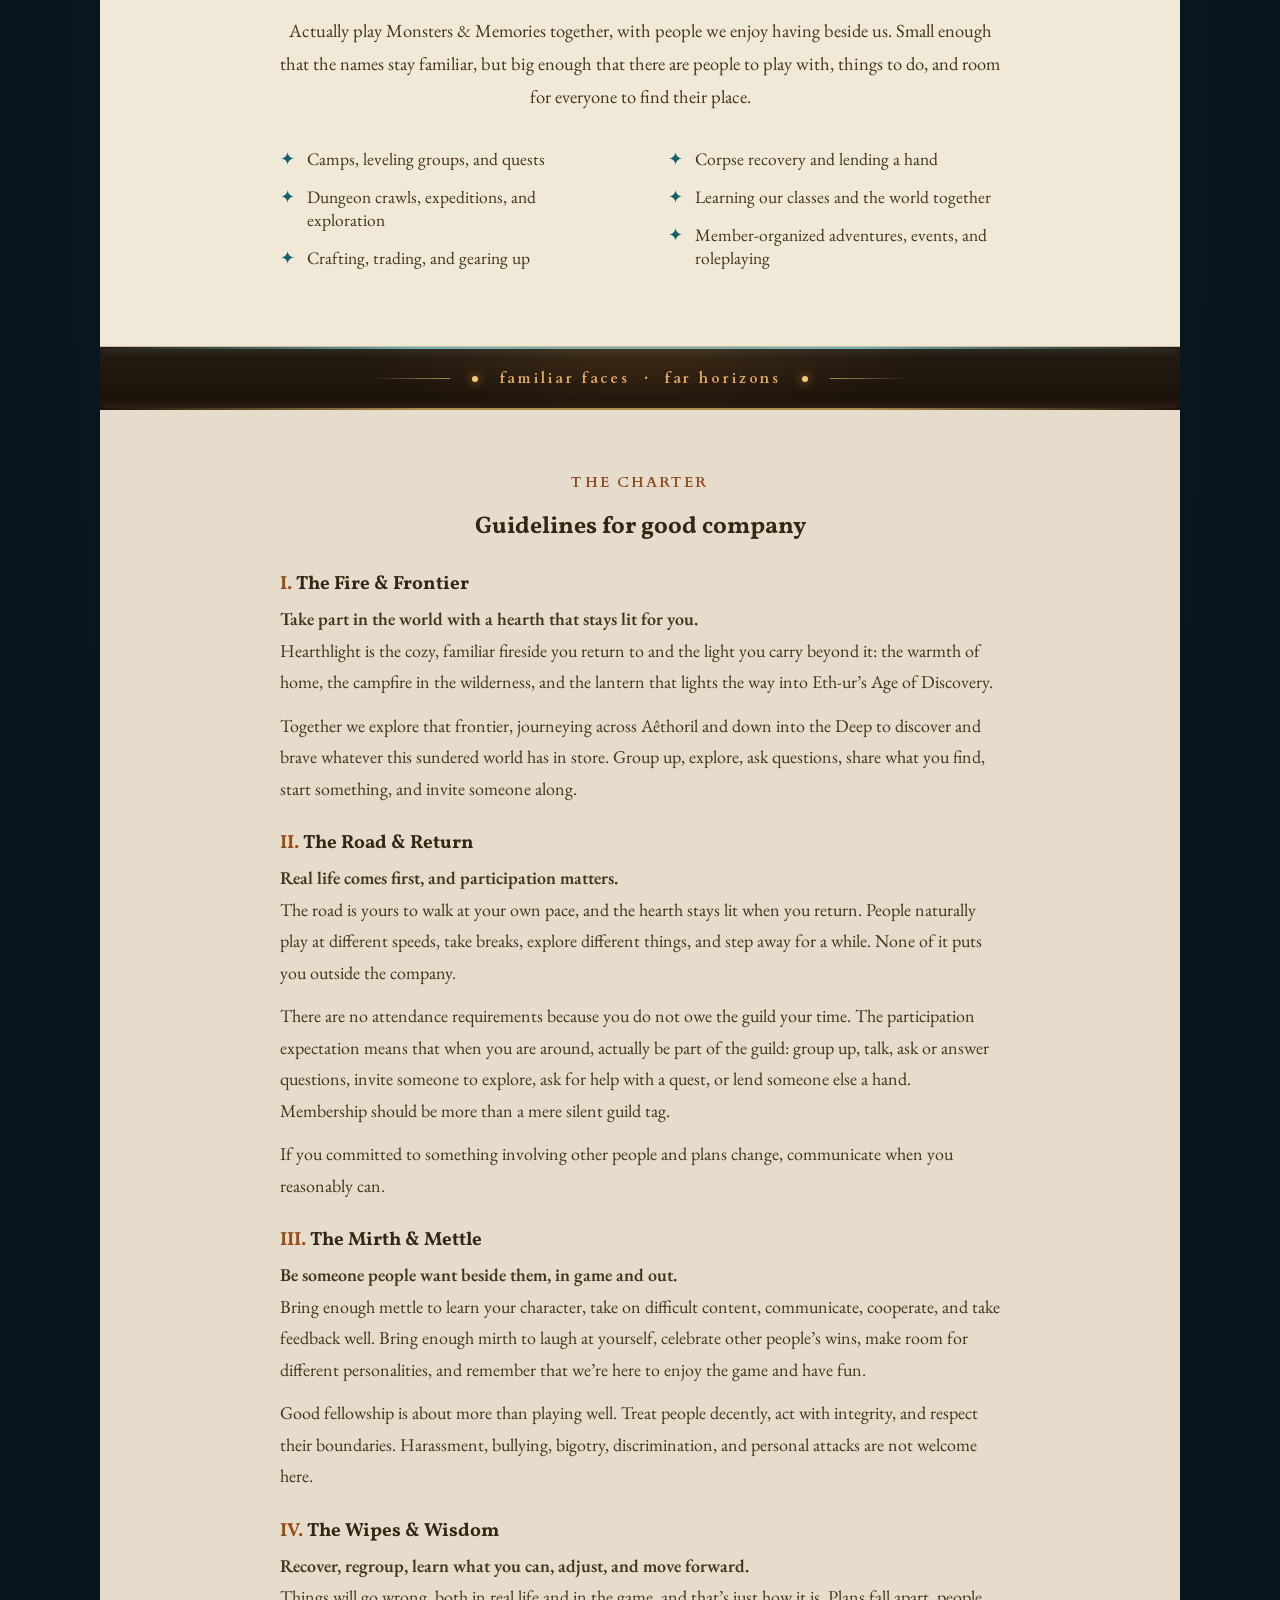
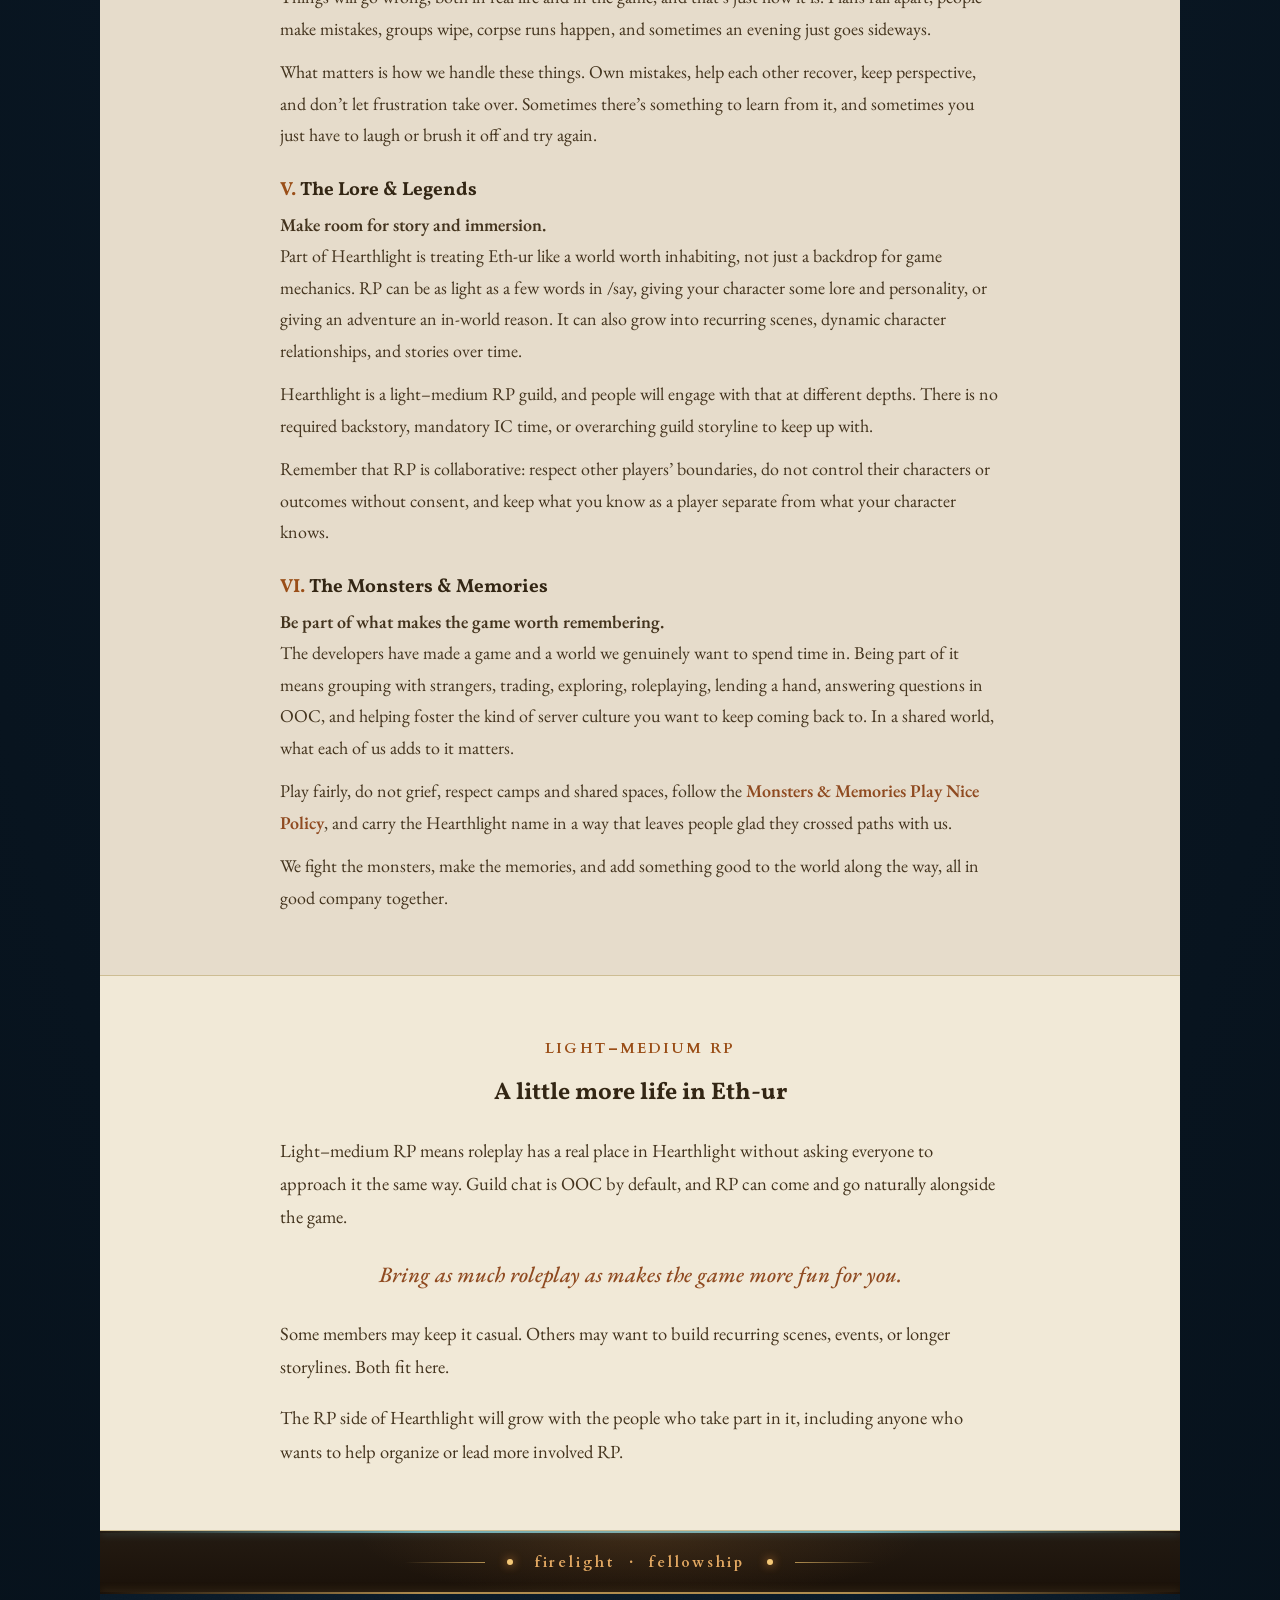
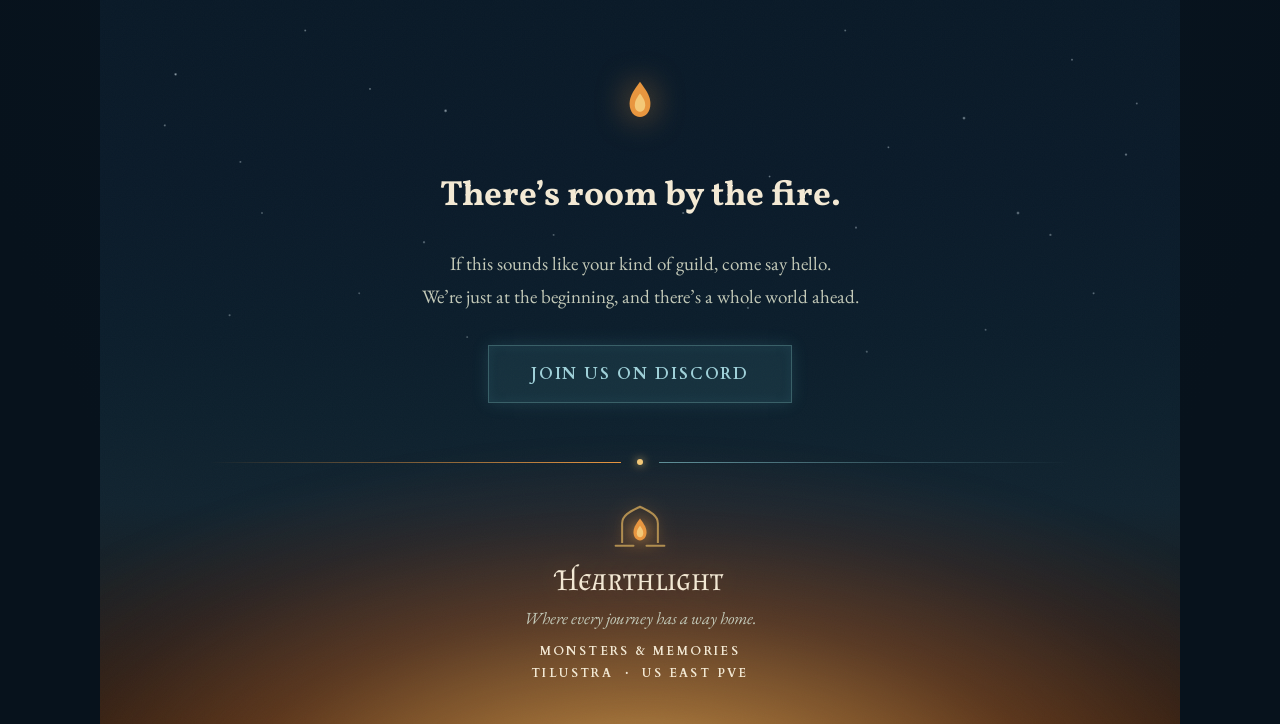
==== commit bdfbd4ce: "Rebalance the hero title and guild identity spacing" ====
--- a/index.html
+++ b/index.html
@@ -47,7 +47,7 @@
   <link rel="preload" href="assets/fonts/font-5.woff2" as="font" type="font/woff2" crossorigin>
   <link rel="preload" href="assets/fonts/font-7.woff2" as="font" type="font/woff2" crossorigin>
   <link rel="stylesheet" href="fonts.css">
-  <link rel="stylesheet" href="styles.css?v=af63fcf7520a">
+  <link rel="stylesheet" href="styles.css?v=b617849ec8ae">
 </head>
 <body>
 <a class="skip-link" href="#content">Skip to content</a>
--- a/styles.css
+++ b/styles.css
@@ -299,7 +299,7 @@
 }
 .wordmark--hero {
   font-size: clamp(32px, 8vw, 54px);
-  margin-top: clamp(14px, 2.5vw, 20px);
+  margin: clamp(14px, 2.5vw, 20px) 0 0;
   text-shadow: 0 0 36px rgba(232, 150, 63, .24);
 }
 .wordmark__amp { margin: 0 .25em 0 .1em; }
@@ -315,7 +315,8 @@
   font-family: var(--f-body);
   font-size: 20px;
   color: var(--ember);
-  margin-top: 14px;
+  margin: 12px 0 0;
+  line-height: 1.4;
   letter-spacing: 0.02em;
 }
 .hero__divider {
@@ -704,7 +705,8 @@
   font-weight: 700;
   letter-spacing: .08em;
   color: var(--night-motto);
-  margin: 16px 0 0;
+  margin: 20px 0 0;
+  line-height: 1.5;
 }
 .hero__server {
   font-family: var(--f-body);
@@ -712,7 +714,8 @@
   font-weight: 600;
   letter-spacing: .03em;
   color: var(--night-motto);
-  margin: 8px 0 0;
+  margin: 6px 0 0;
+  line-height: 1.4;
 }
 .hero__identity span, .hero__server span { padding: 0 7px; }
 .section-prose {
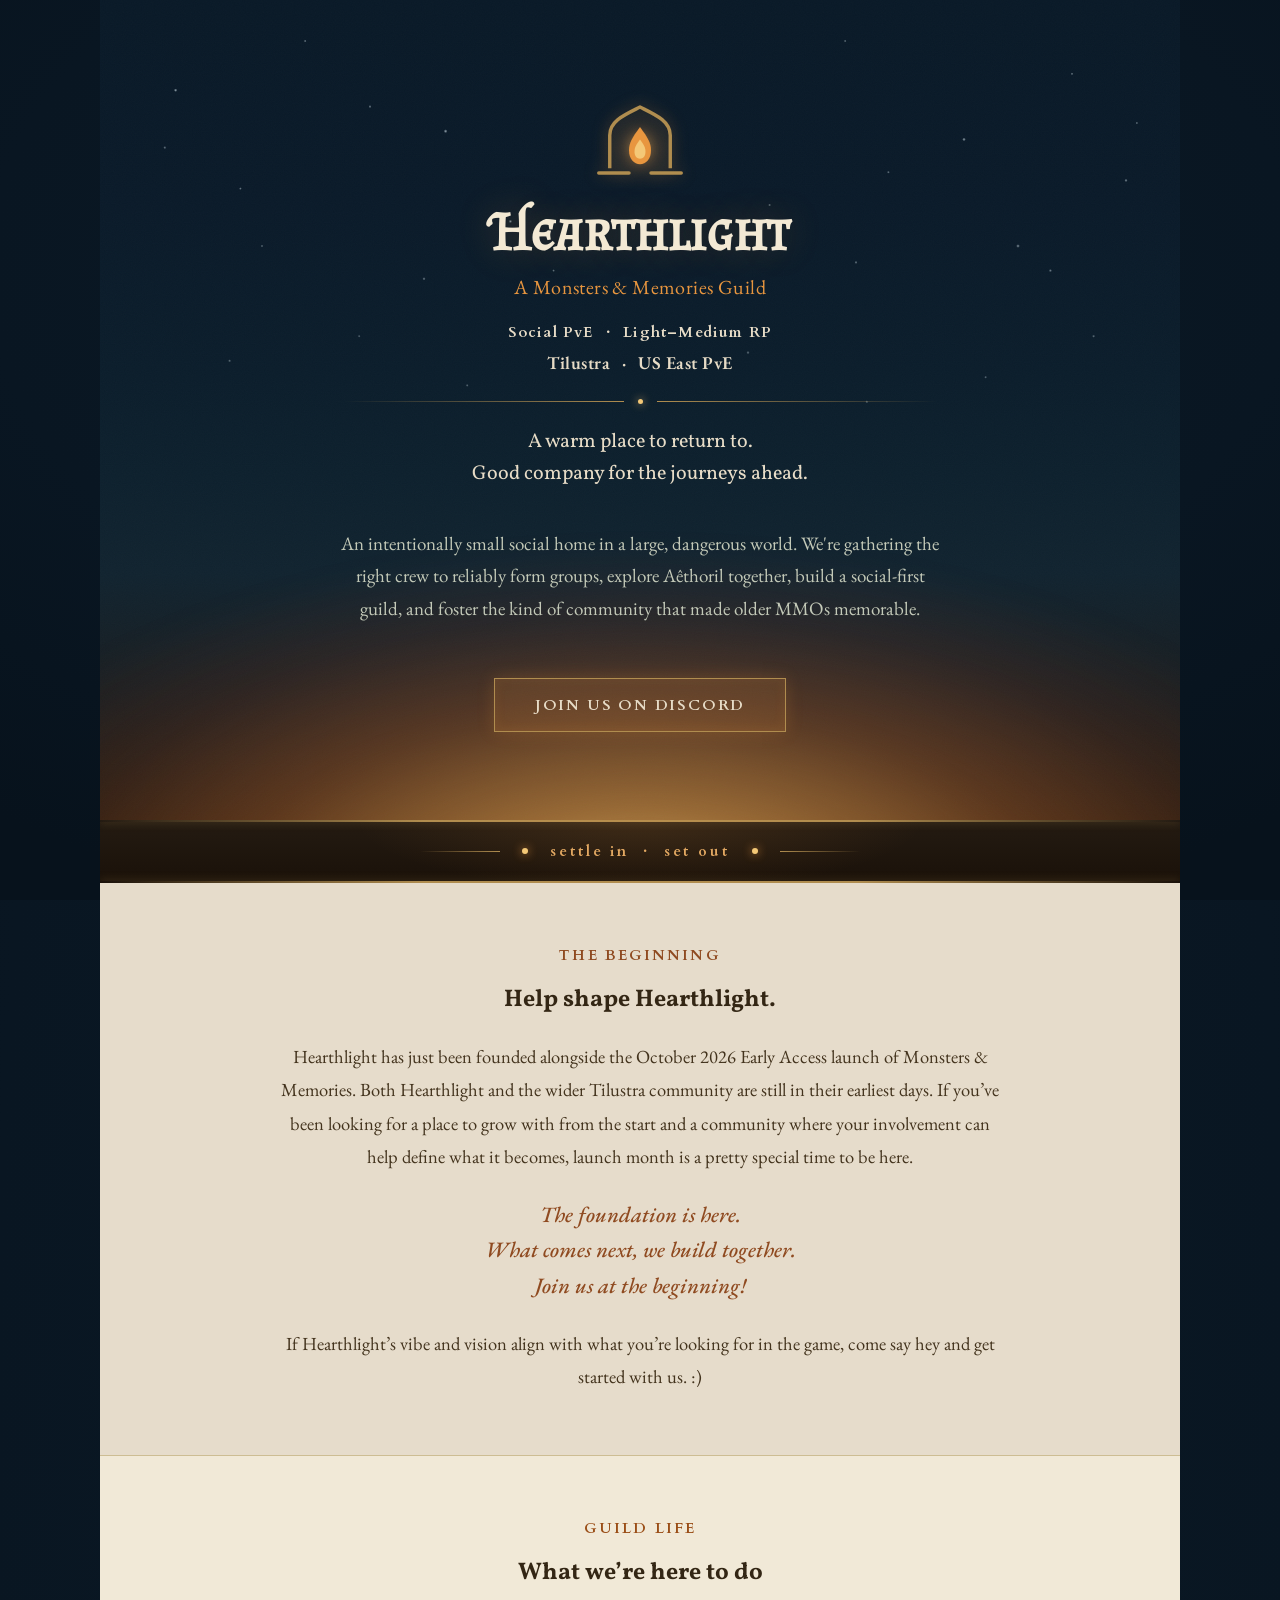
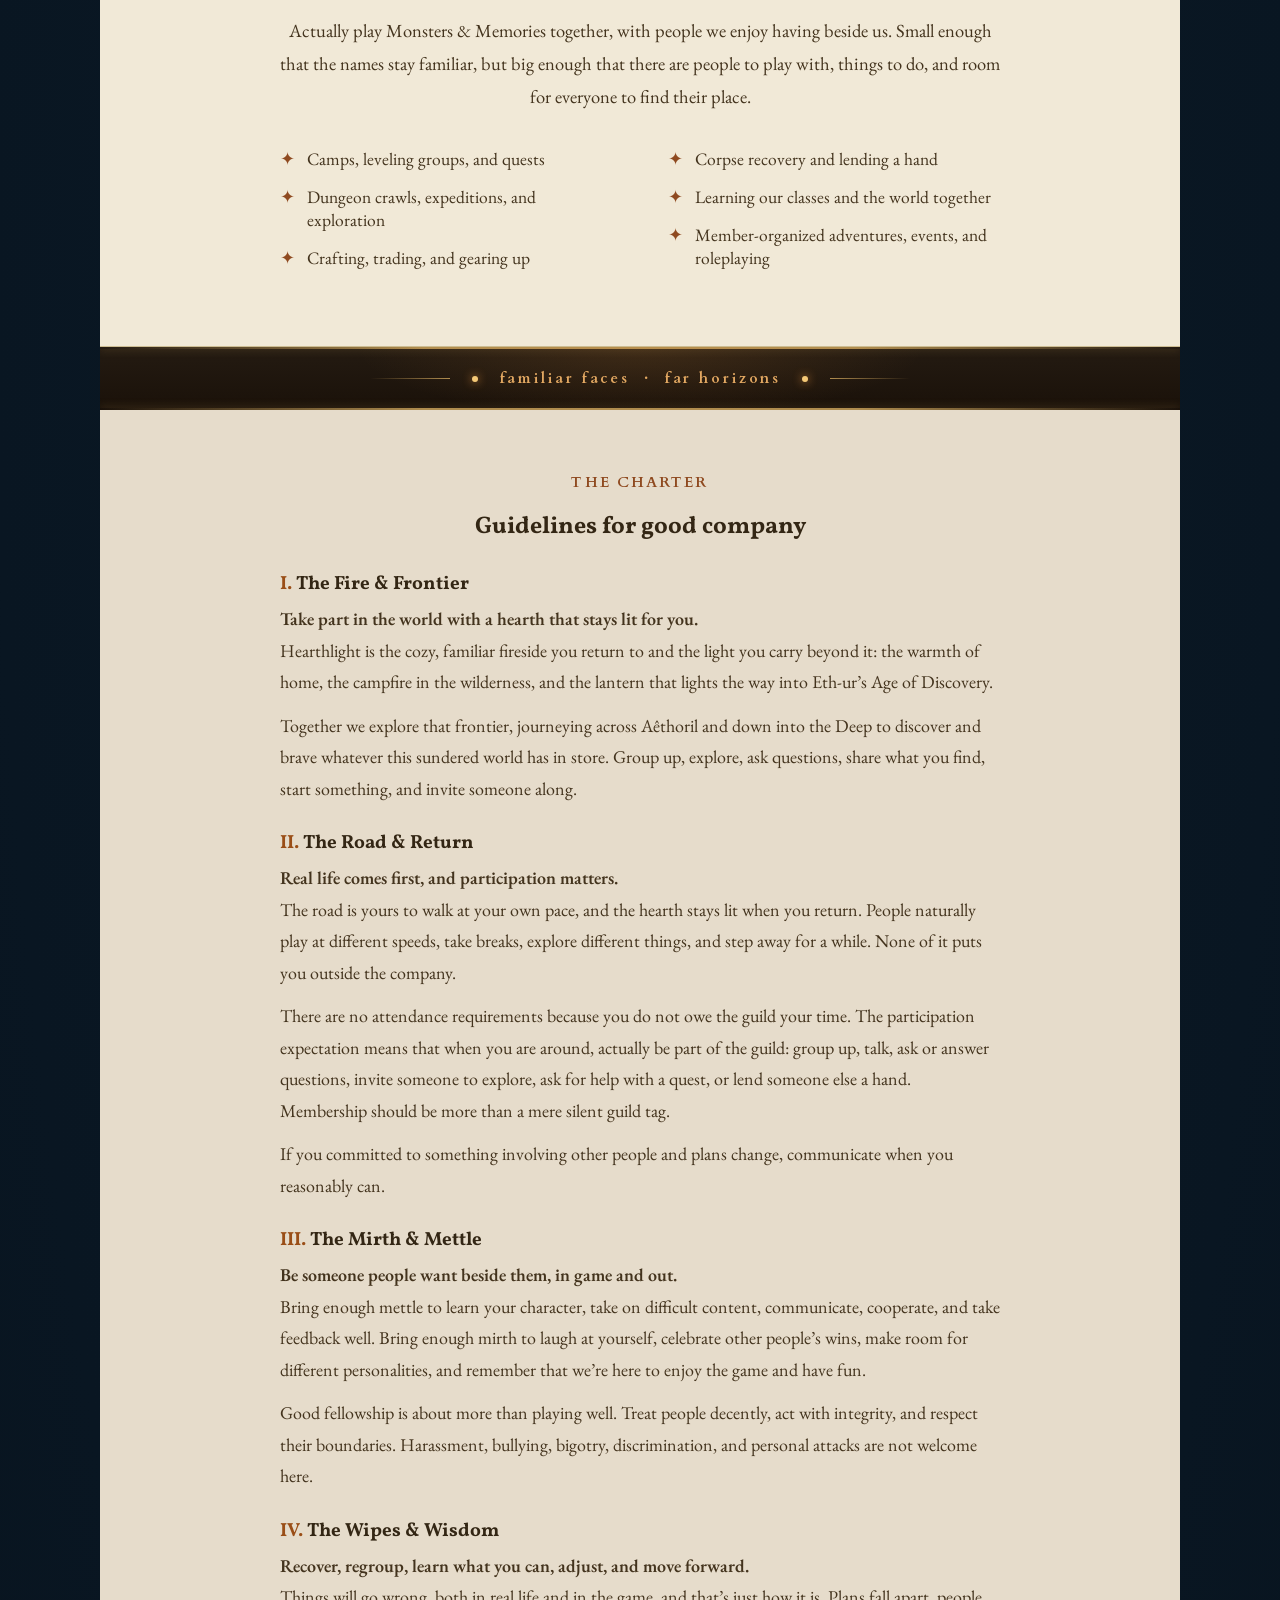
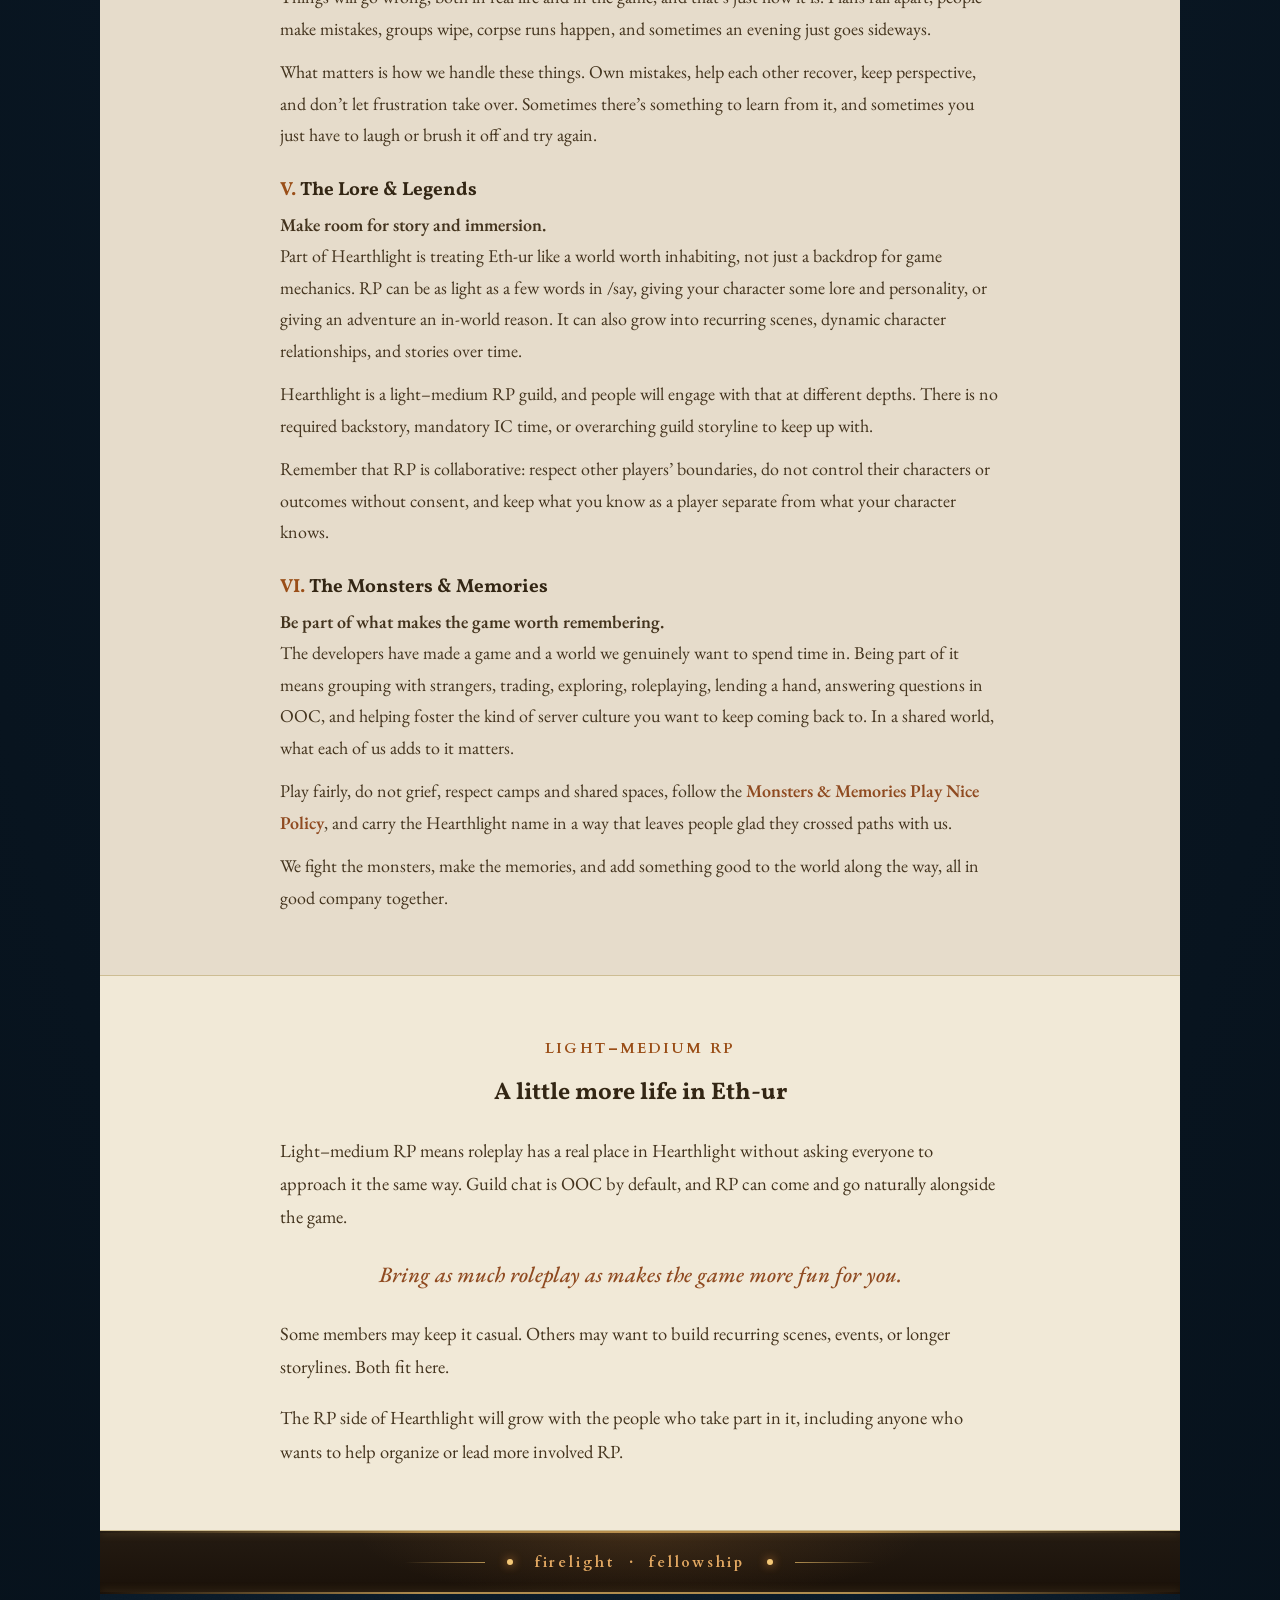
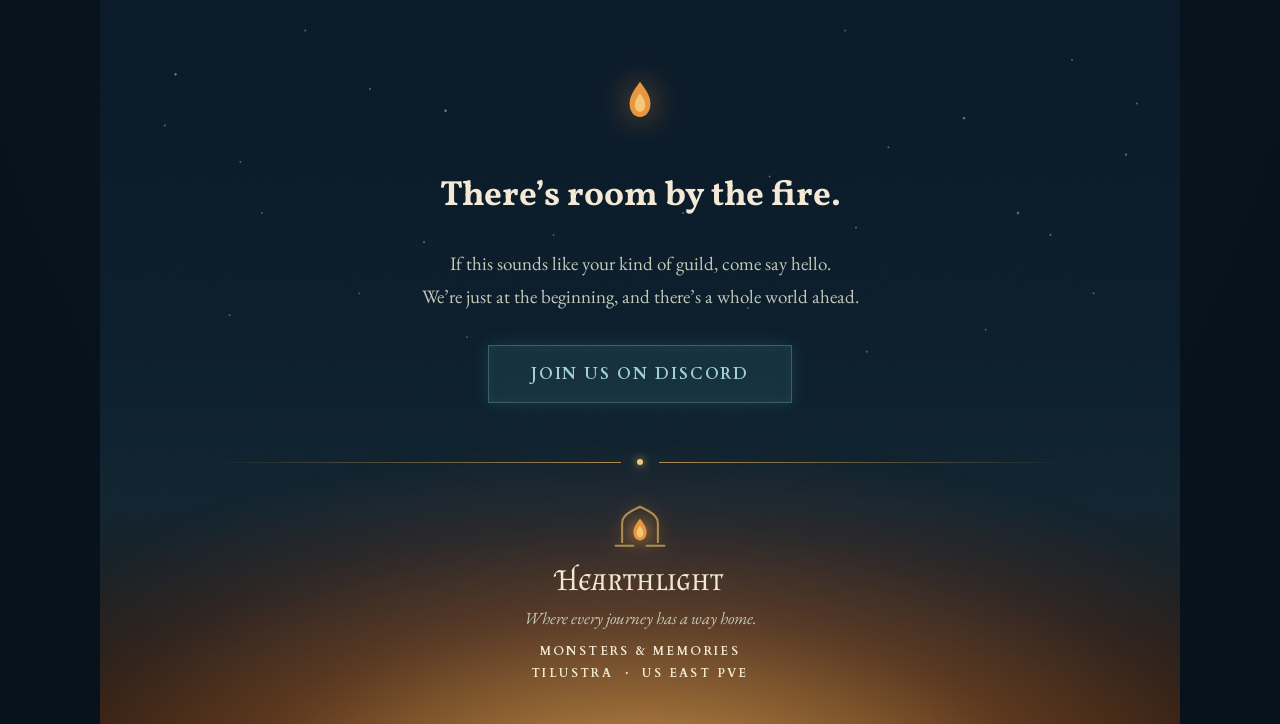
==== commit cd30a823: "Warm the Guild Life stars and unify brass dividers" ====
--- a/index.html
+++ b/index.html
@@ -47,7 +47,7 @@
   <link rel="preload" href="assets/fonts/font-5.woff2" as="font" type="font/woff2" crossorigin>
   <link rel="preload" href="assets/fonts/font-7.woff2" as="font" type="font/woff2" crossorigin>
   <link rel="stylesheet" href="fonts.css">
-  <link rel="stylesheet" href="styles.css?v=b617849ec8ae">
+  <link rel="stylesheet" href="styles.css?v=1f5949c4eb8a">
 </head>
 <body>
 <a class="skip-link" href="#content">Skip to content</a>
@@ -65,7 +65,7 @@
       <p class="hero__subtitle">A <a class="mmlink" href="https://monstersandmemories.com" target="_blank" rel="noopener">Monsters &amp; Memories</a> Guild</p>
       <p class="hero__identity">Social PvE <span aria-hidden="true">·</span> Light–Medium RP</p>
       <p class="hero__server">Tilustra <span aria-hidden="true">·</span> US East PvE</p>
-      <div class="divider hero__divider" aria-hidden="true"><div class="divider__line divider__line--amber"></div><div class="divider__dot"></div><div class="divider__line divider__line--teal"></div></div>
+      <div class="divider hero__divider" aria-hidden="true"><div class="divider__line divider__line--left"></div><div class="divider__dot"></div><div class="divider__line divider__line--right"></div></div>
       <p class="motto">A warm place to return to.<br>Good company for the journeys ahead.</p>
       <p class="hero__desc">An intentionally small social home in a large, dangerous world. We're gathering the right crew to reliably form groups, explore Aêthoril together, build a social-first guild, and foster the kind of community that made older MMOs memorable.</p>
       <div class="cta-row" data-discord-actions><a class="cta" data-discord href="https://discord.gg/GQsk74s2hz" target="_blank" rel="noopener noreferrer">JOIN US ON DISCORD</a></div>
@@ -73,7 +73,7 @@
   </header>
   <div class="strip" aria-hidden="true">
     <div class="strip__rule strip__rule--top rule-brass"></div>
-    <div class="strip__rule strip__rule--bottom rule-teal"></div>
+    <div class="strip__rule strip__rule--bottom rule-brass"></div>
     <div class="strip__glow"></div>
     <div class="strip__seg strip__seg--l"></div><div class="strip__dot"></div>
     <div class="strip__text">settle in&nbsp;&nbsp;·&nbsp;&nbsp;set out</div>
@@ -101,7 +101,7 @@
       </ul>
     </section>
   <div class="strip" aria-hidden="true">
-    <div class="strip__rule strip__rule--top rule-teal"></div>
+    <div class="strip__rule strip__rule--top rule-brass"></div>
     <div class="strip__rule strip__rule--bottom rule-brass"></div>
     <div class="strip__glow"></div>
     <div class="strip__seg strip__seg--l"></div><div class="strip__dot"></div>
@@ -169,7 +169,7 @@
     </section>
   </div>
   <div class="strip" aria-hidden="true">
-    <div class="strip__rule strip__rule--top rule-teal"></div>
+    <div class="strip__rule strip__rule--top rule-brass"></div>
     <div class="strip__rule strip__rule--bottom rule-brass"></div>
     <div class="strip__glow"></div>
     <div class="strip__seg strip__seg--l"></div><div class="strip__dot"></div>
@@ -188,7 +188,7 @@
       <div class="footer__cta-wrap" data-discord-actions><a class="cta cta--cool" data-discord href="https://discord.gg/GQsk74s2hz" target="_blank" rel="noopener noreferrer">JOIN US ON DISCORD</a></div>
     </div>
     <div class="colophon">
-      <div class="colophon__divider" aria-hidden="true"><div class="divider__line divider__line--amber"></div><div class="divider__dot"></div><div class="divider__line divider__line--teal"></div></div>
+      <div class="colophon__divider" aria-hidden="true"><div class="divider__line divider__line--left"></div><div class="divider__dot"></div><div class="divider__line divider__line--right"></div></div>
       <span class="logo"><svg class="glyph--colophon" width="52" height="52" viewBox="0 0 64 64" fill="none" aria-hidden="true">
           <path d="M10 54 L10 30 C10 19.5 21 15 32 9.5 C43 15 54 19.5 54 30 L54 54" stroke="#b08d4f" stroke-width="2.5" stroke-linejoin="round" fill="none"></path>
           <path d="M32 24 C38 32 40 36 40 41 C40 47 36.4 51 32 51 C27.6 51 24 47 24 41 C24 36 26 32 32 24 Z" fill="#e8963f"></path>
--- a/styles.css
+++ b/styles.css
@@ -216,8 +216,8 @@
   flex: 1 1 auto;
   height: 1px;
 }
-.divider__line--amber { background: linear-gradient(90deg, transparent, var(--ember)); }
-.divider__line--teal  { background: linear-gradient(270deg, transparent, #5f8f98); }
+.divider__line--left  { background: linear-gradient(90deg, transparent, var(--brass)); }
+.divider__line--right { background: linear-gradient(270deg, transparent, var(--brass)); }
 .divider__dot {
   flex: none;
   width: 5px;
@@ -414,10 +414,6 @@
   background: linear-gradient(90deg, transparent, var(--brass) 30%, var(--brass) 70%, transparent);
   box-shadow: 0 0 8px rgba(176, 141, 79, .55);
 }
-.rule-teal {
-  background: linear-gradient(90deg, transparent, #6fb0bb 30%, #6fb0bb 70%, transparent);
-  box-shadow: 0 0 8px rgba(111, 176, 187, .55);
-}
 .strip__glow {
   position: absolute;
   left: 50%;
@@ -516,7 +512,7 @@
   break-inside: avoid;
   margin-bottom: 15px;
 }
-.mark { color: var(--teal); }
+.mark { color: var(--deep-rust); }
 @media (max-width: 760px) {
   .dolist { column-count: 1; max-width: 380px; }
 }
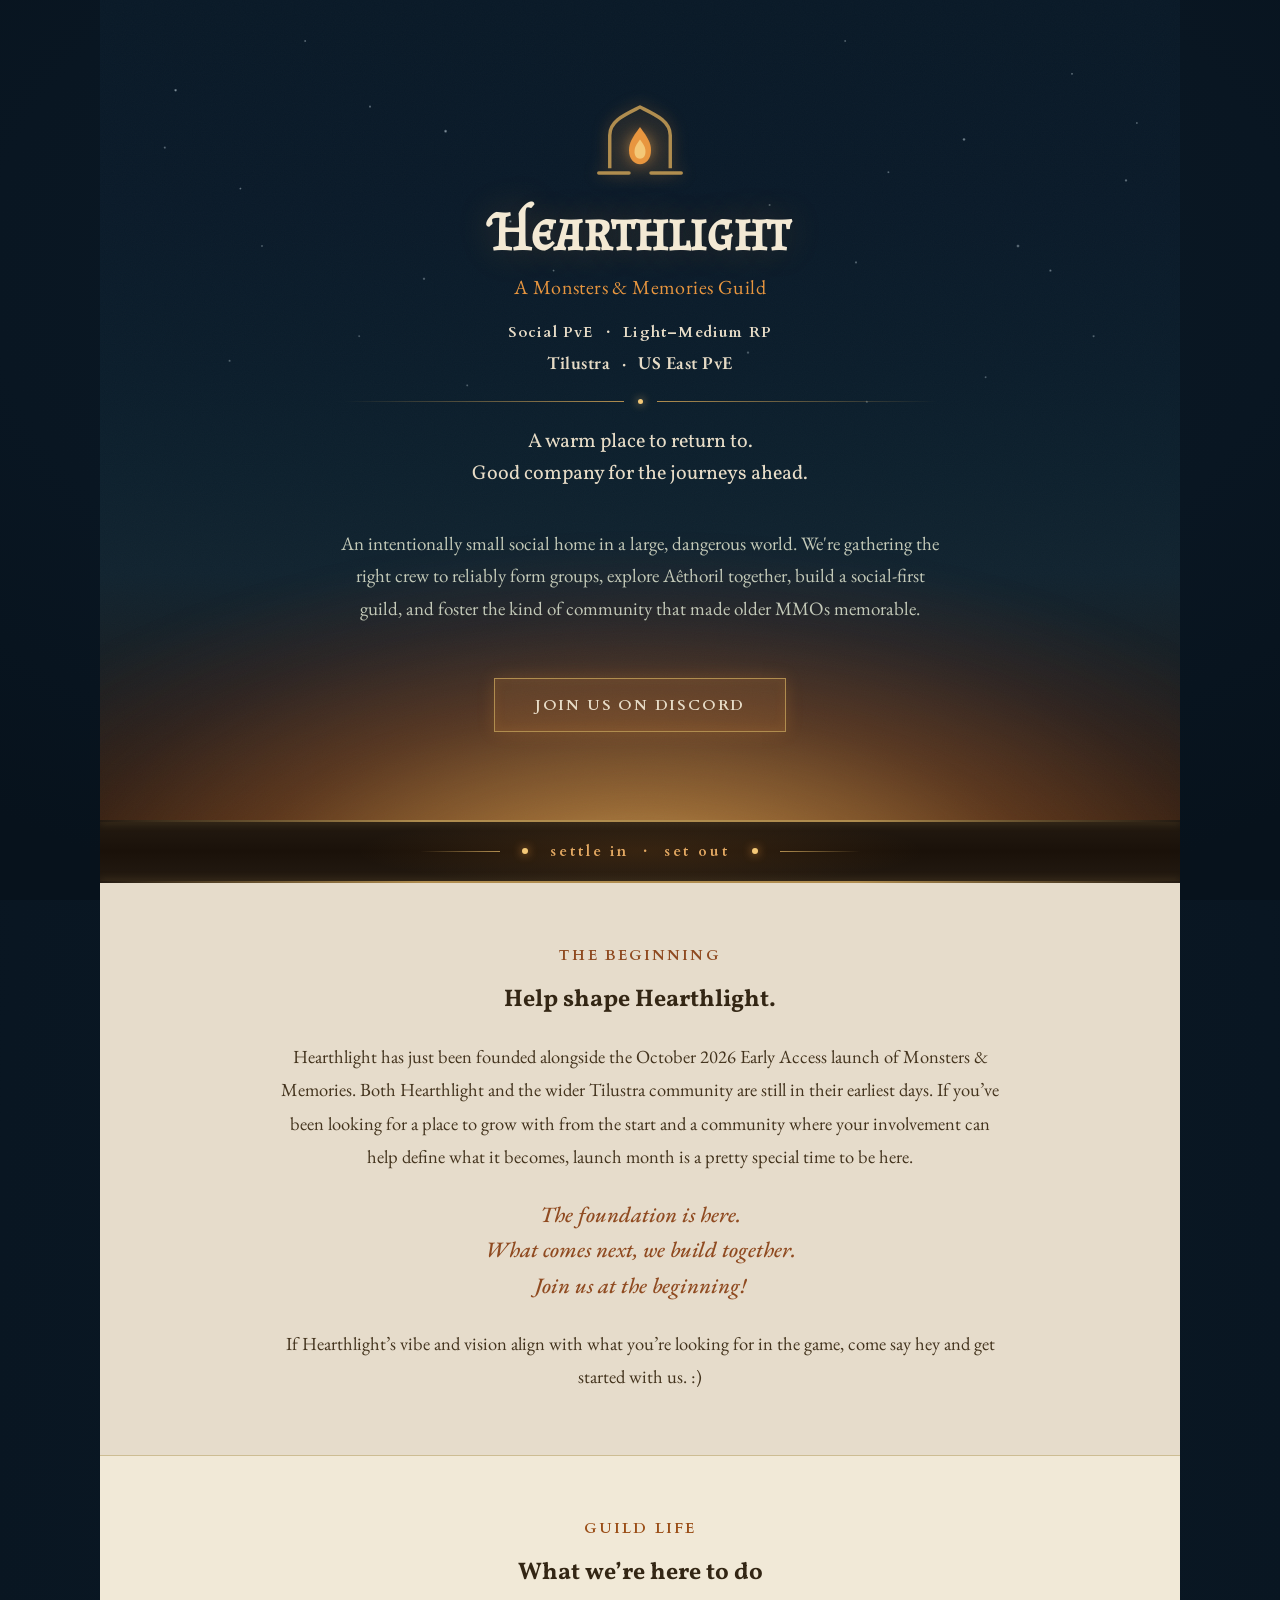
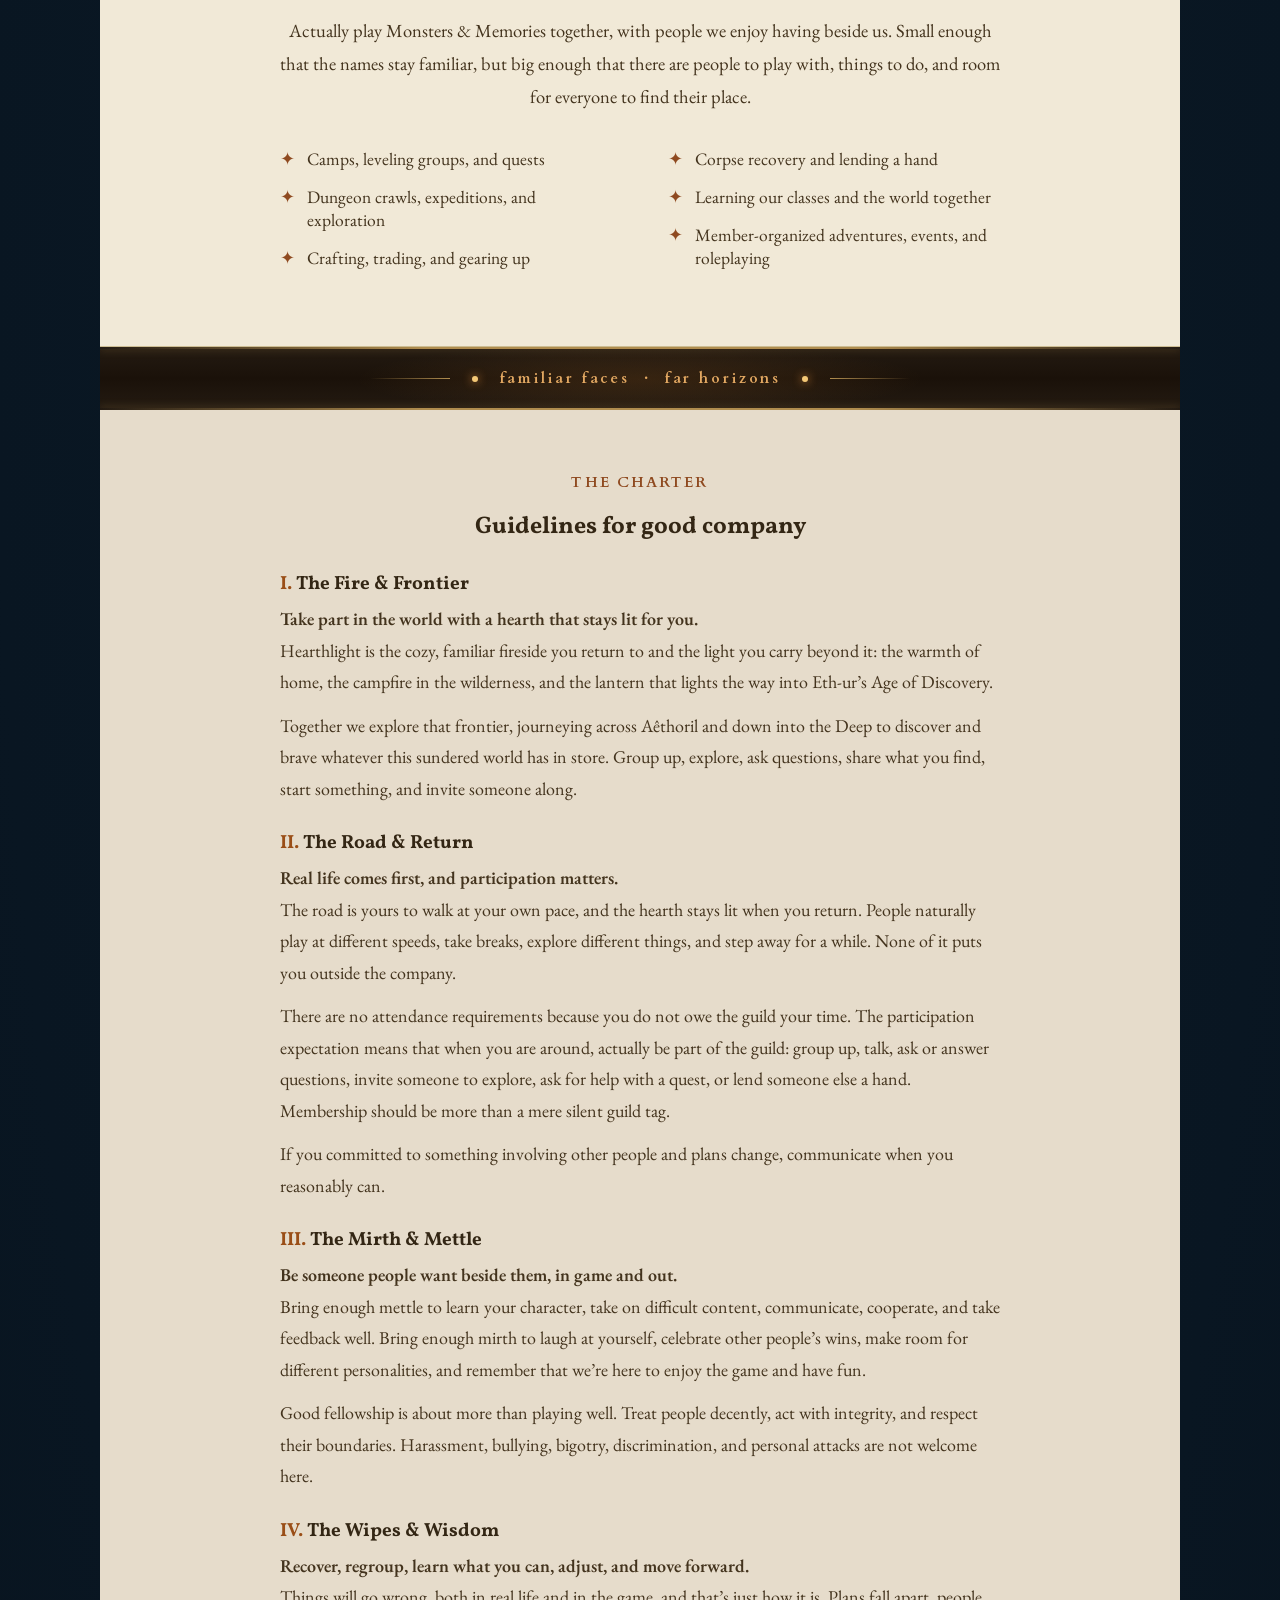
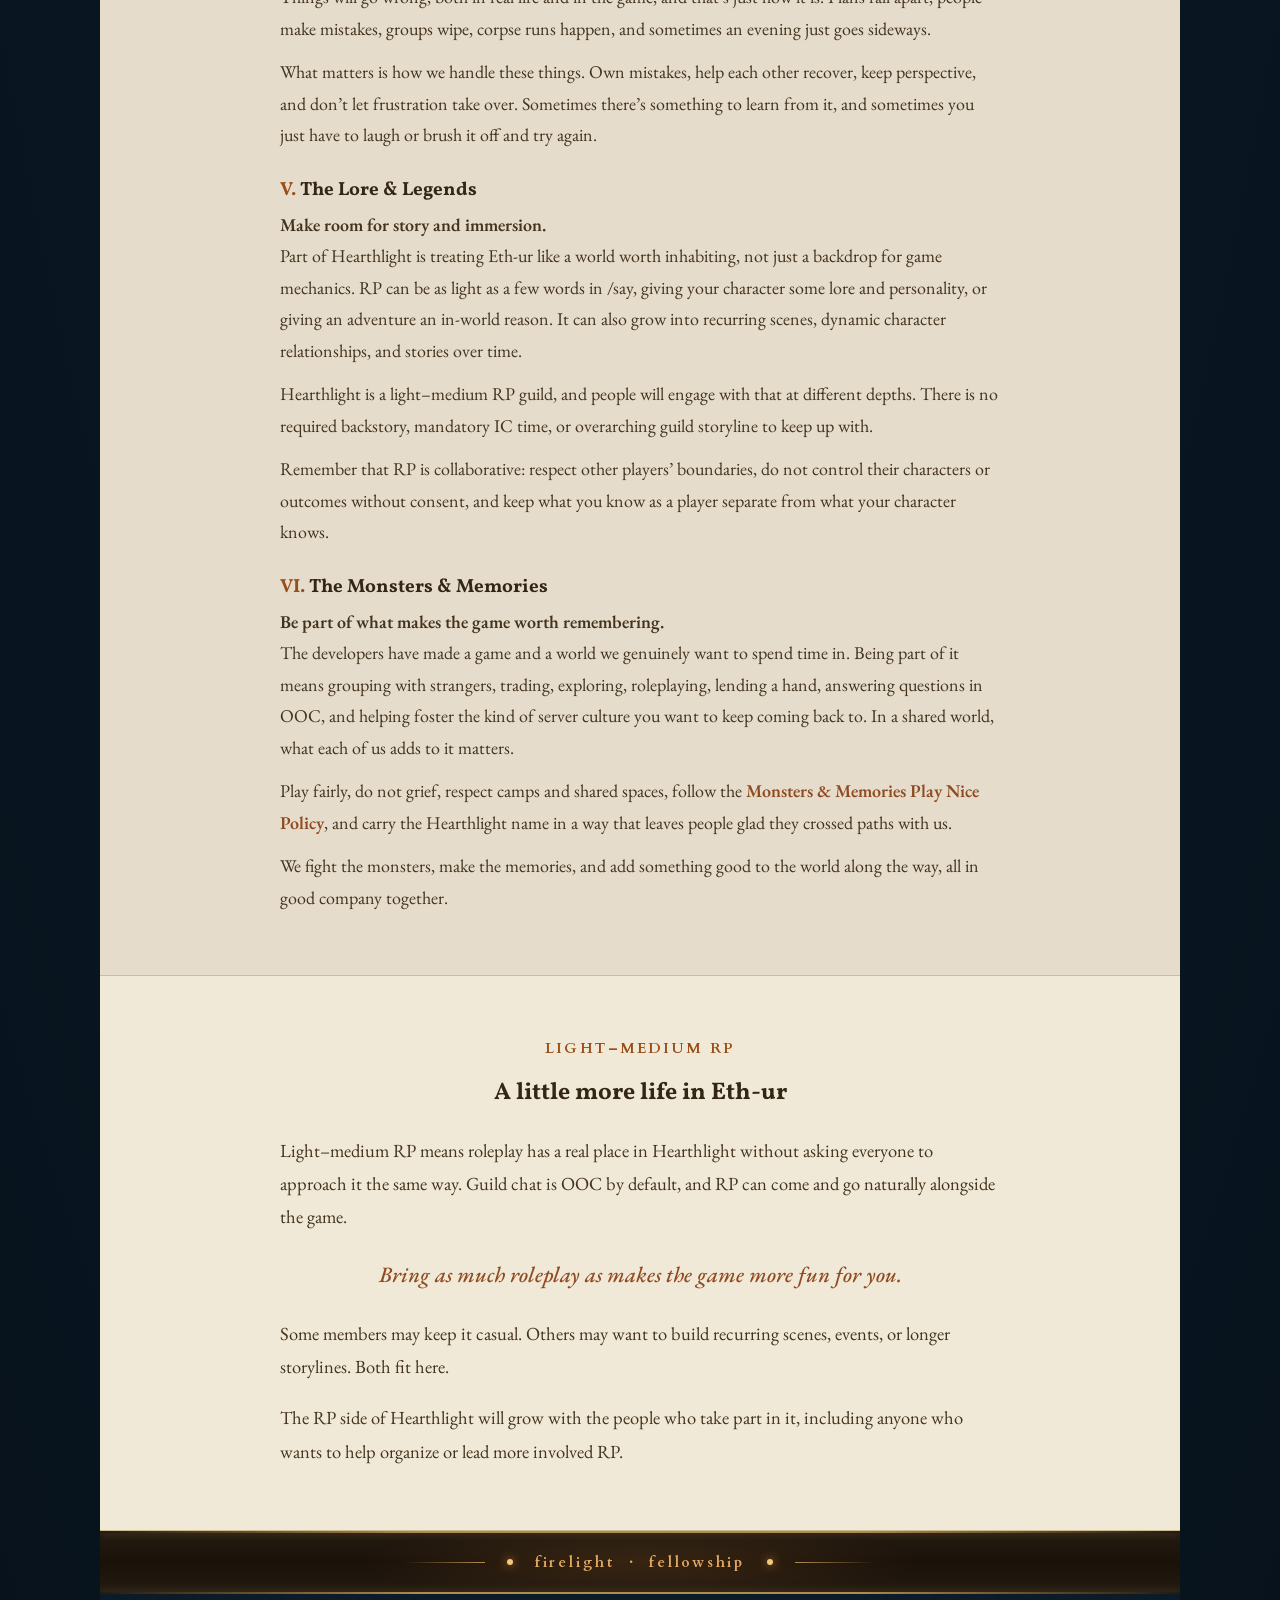
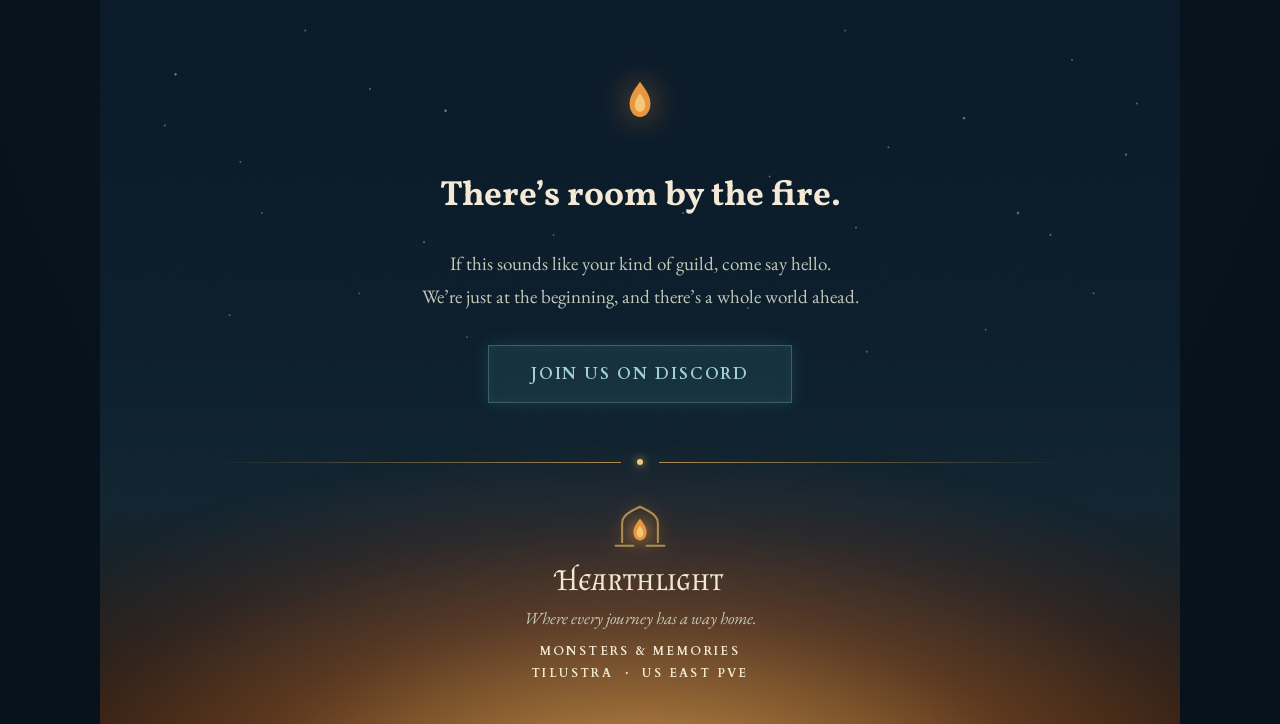
==== commit 436344be: "Balance the lighting around divider borders" ====
--- a/index.html
+++ b/index.html
@@ -47,7 +47,7 @@
   <link rel="preload" href="assets/fonts/font-5.woff2" as="font" type="font/woff2" crossorigin>
   <link rel="preload" href="assets/fonts/font-7.woff2" as="font" type="font/woff2" crossorigin>
   <link rel="stylesheet" href="fonts.css">
-  <link rel="stylesheet" href="styles.css?v=1f5949c4eb8a">
+  <link rel="stylesheet" href="styles.css?v=31dec0de2020">
 </head>
 <body>
 <a class="skip-link" href="#content">Skip to content</a>
--- a/styles.css
+++ b/styles.css
@@ -204,7 +204,7 @@
   transform: translateX(-50%) translateZ(0);
 }
 
-/* signature divider: line — dot — line (amber left / teal right) */
+/* Signature divider: mirrored brass lines around a firelight dot. */
 .divider {
   display: flex;
   align-items: center;
@@ -399,10 +399,11 @@
   justify-content: center;
   gap: 22px;
   padding: 22px clamp(18px, 5vw, 40px);
-  background: linear-gradient(180deg, #241b12, #1a1109);
+  background: linear-gradient(180deg, var(--ember-brown), var(--strip-brown-2) 50%, var(--ember-brown));
 }
 .strip__rule {
   position: absolute;
+  z-index: 1;
   left: 0;
   right: 0;
   height: 2px;
@@ -417,12 +418,12 @@
 .strip__glow {
   position: absolute;
   left: 50%;
-  top: 0;
-  transform: translateX(-50%);
+  top: 50%;
+  transform: translate(-50%, -50%);
   width: 560px;
   height: 70px;
   pointer-events: none;
-  background: radial-gradient(ellipse at top, rgba(232, 150, 63, .14), transparent 72%);
+  background: radial-gradient(ellipse at center, rgba(232, 150, 63, .14), transparent 72%);
 }
 .strip__seg {
   position: relative;
